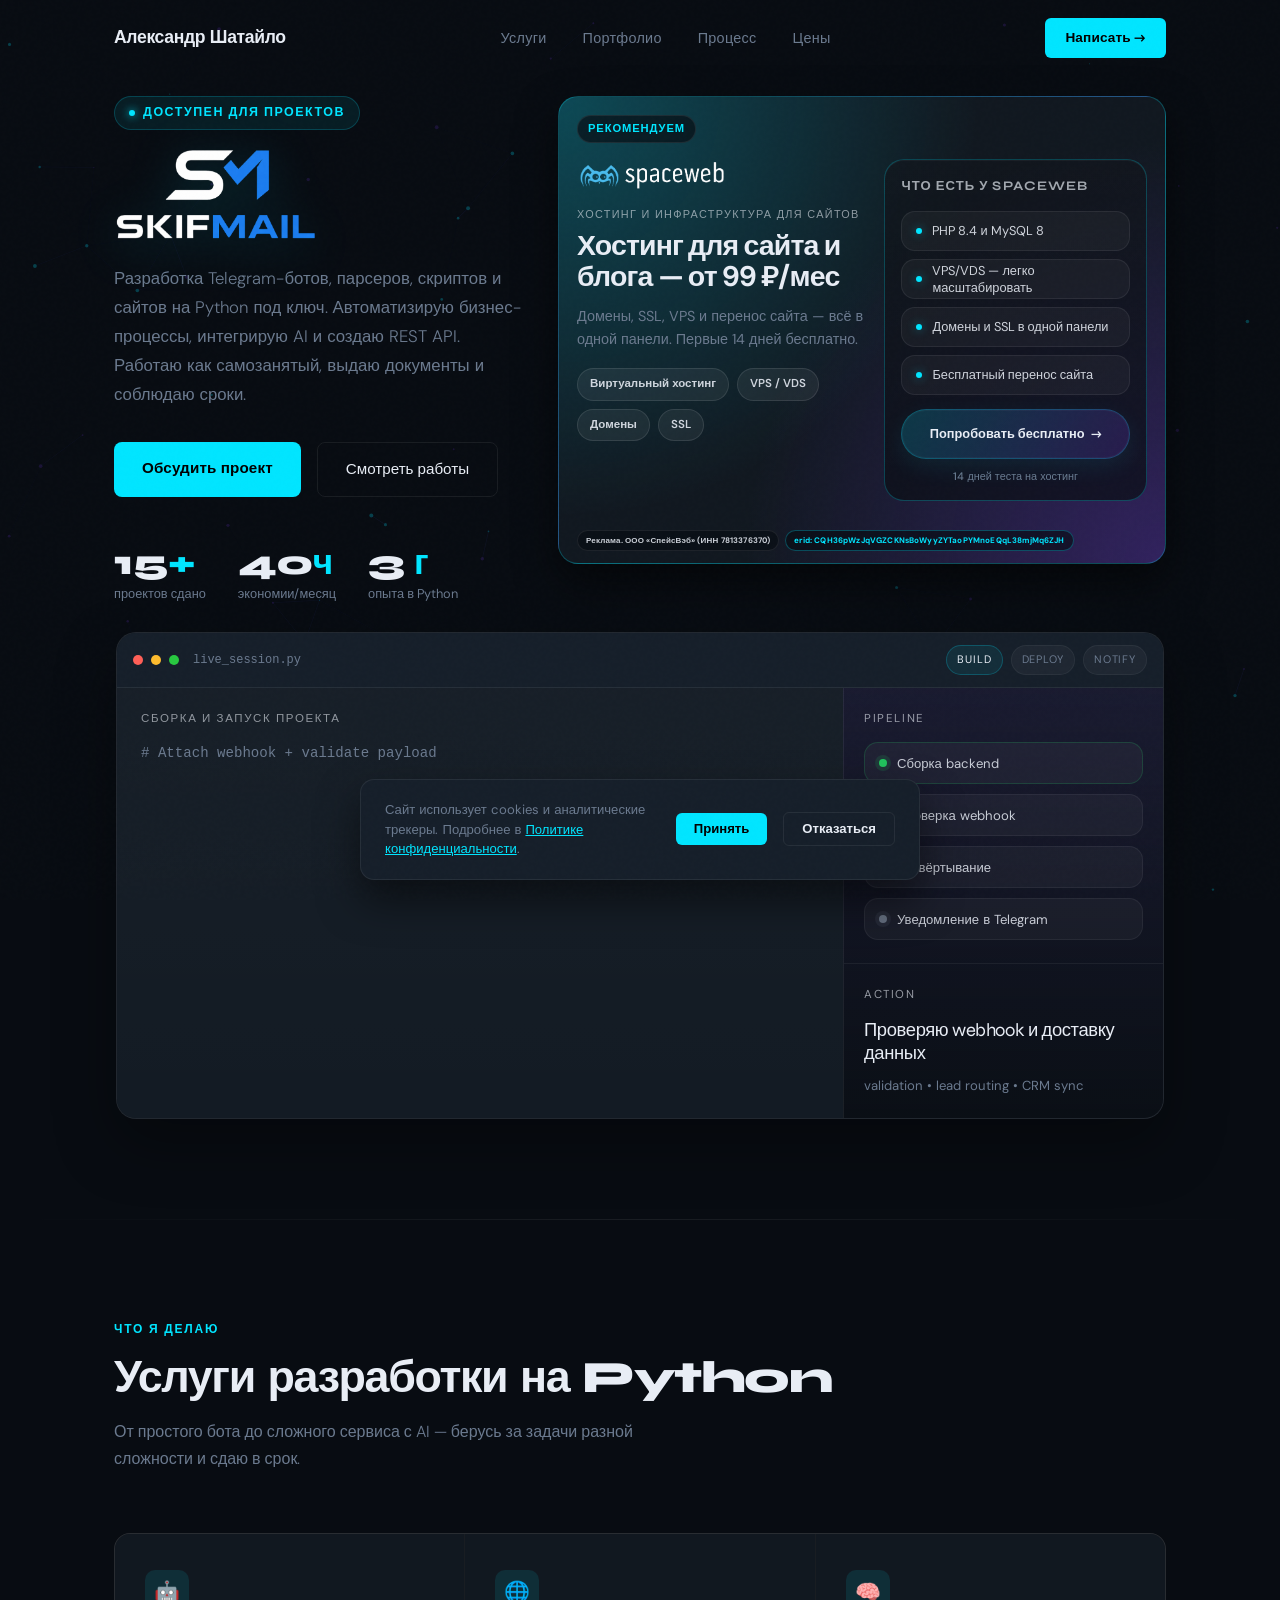
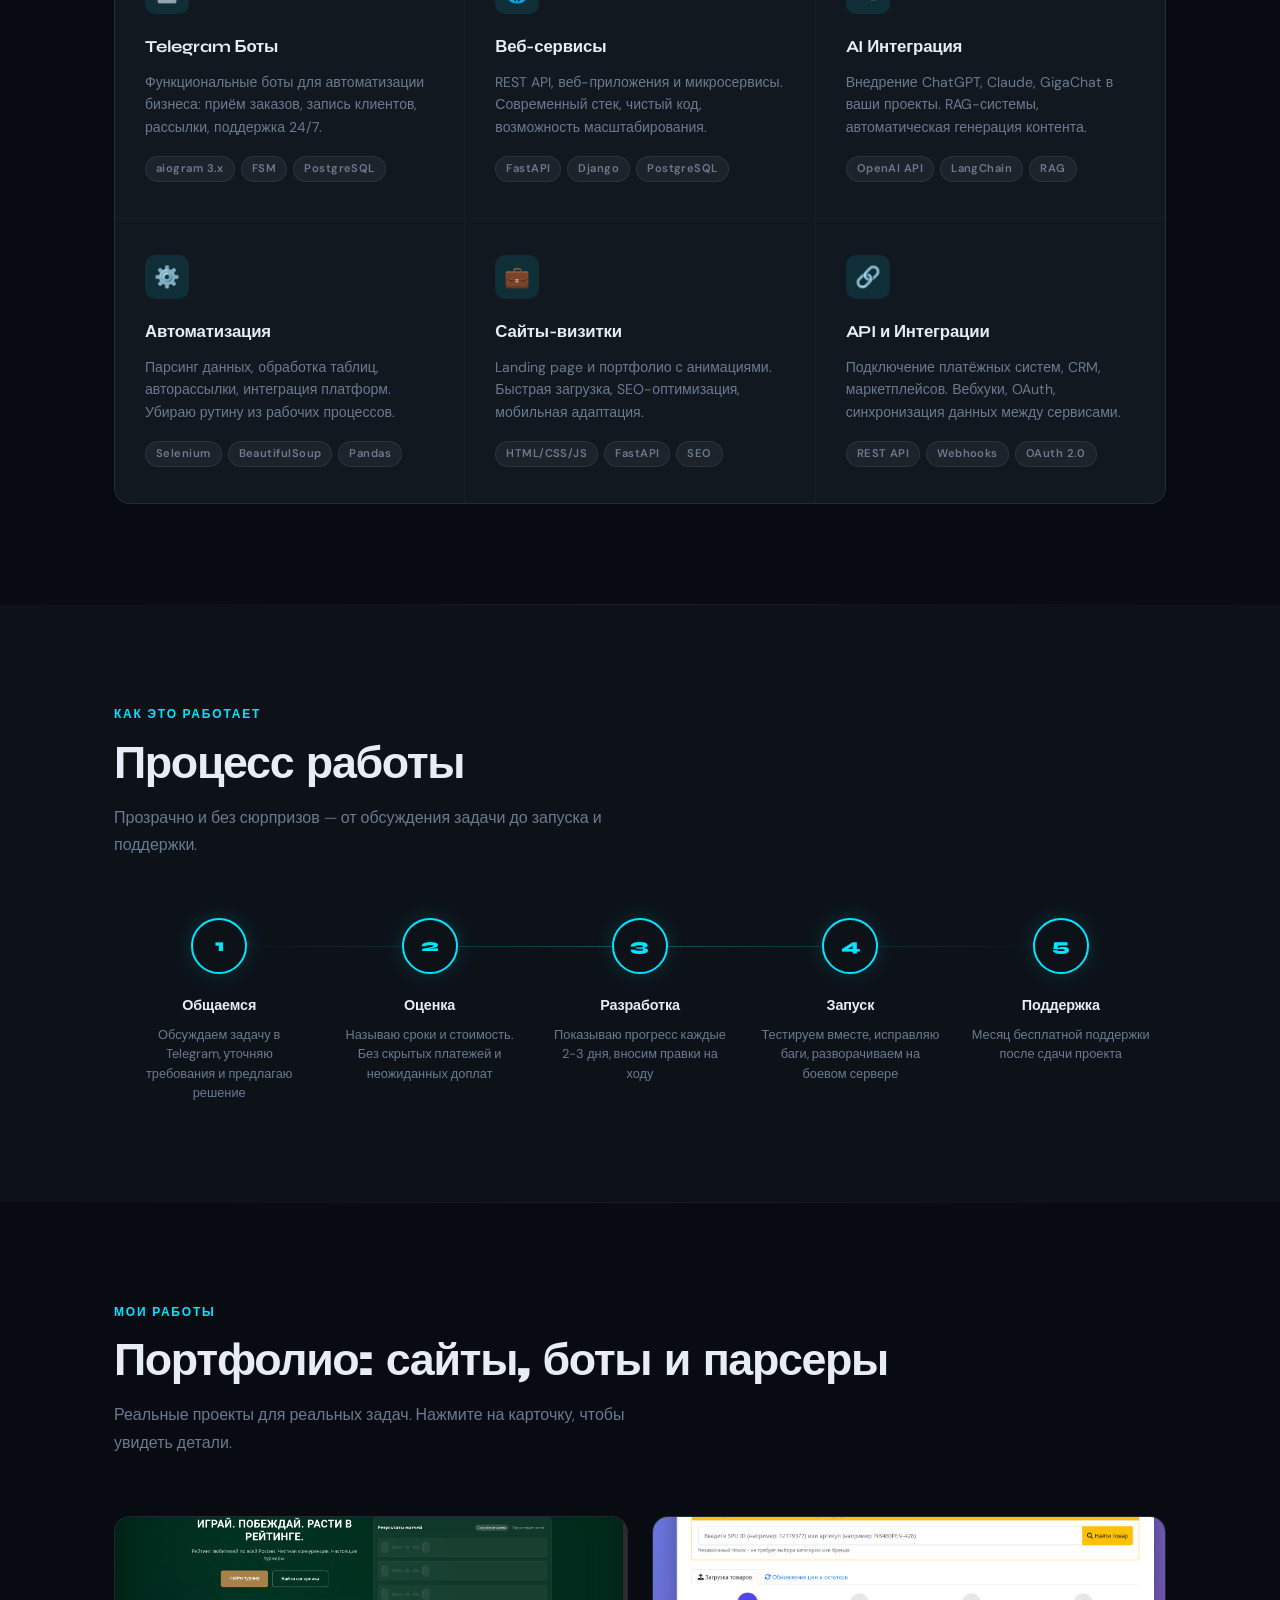
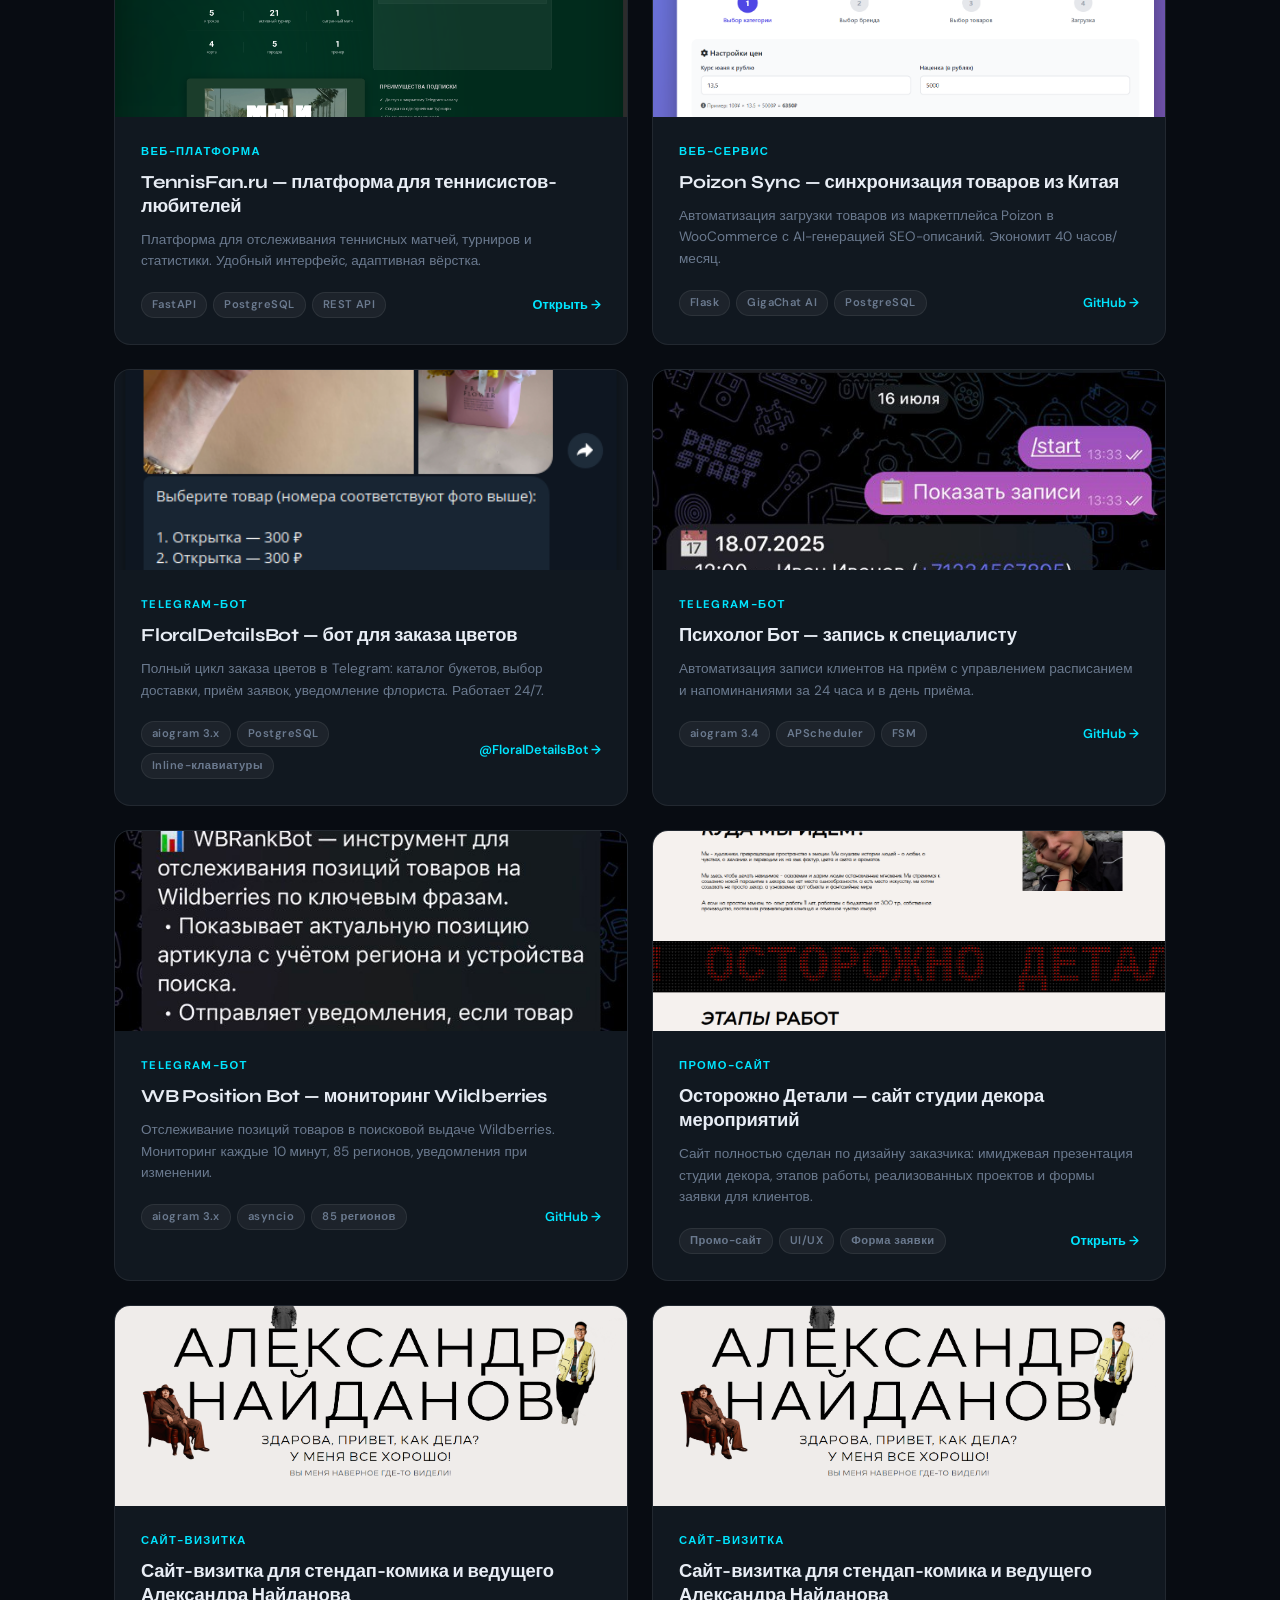
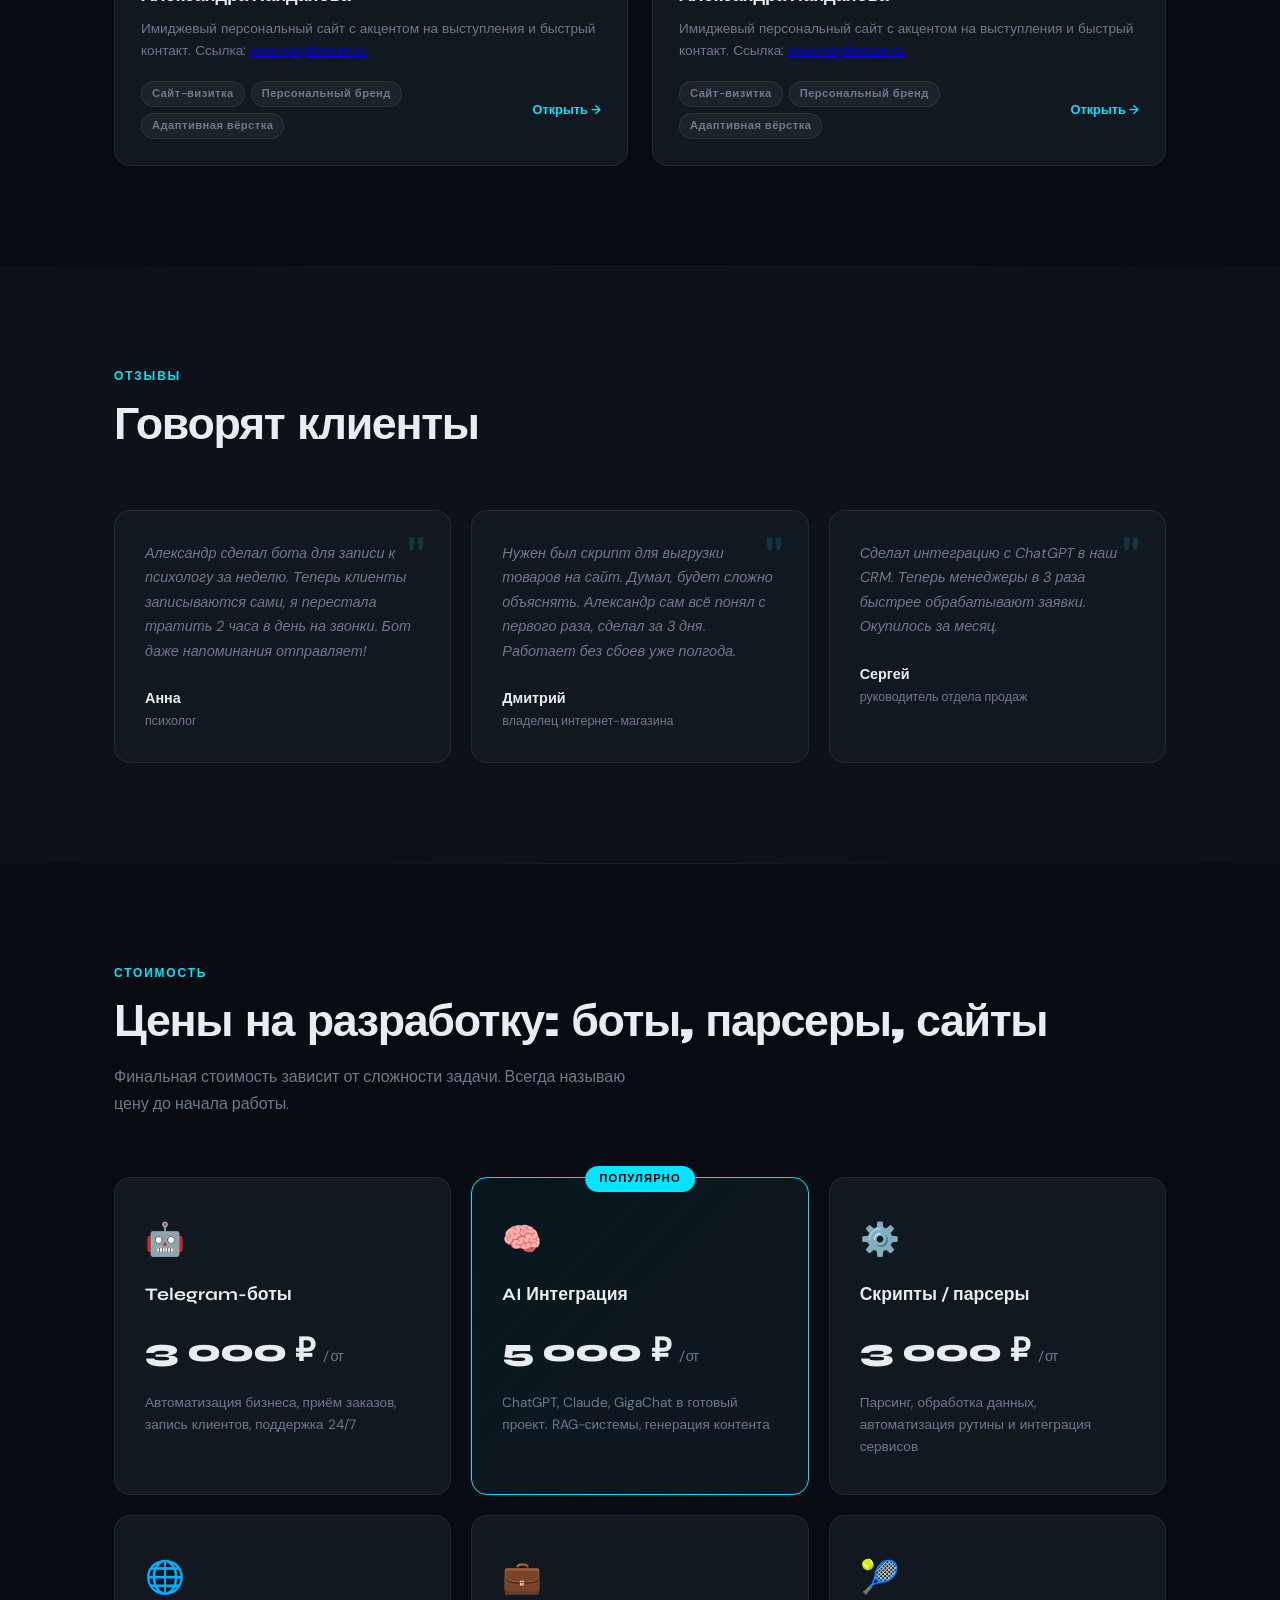
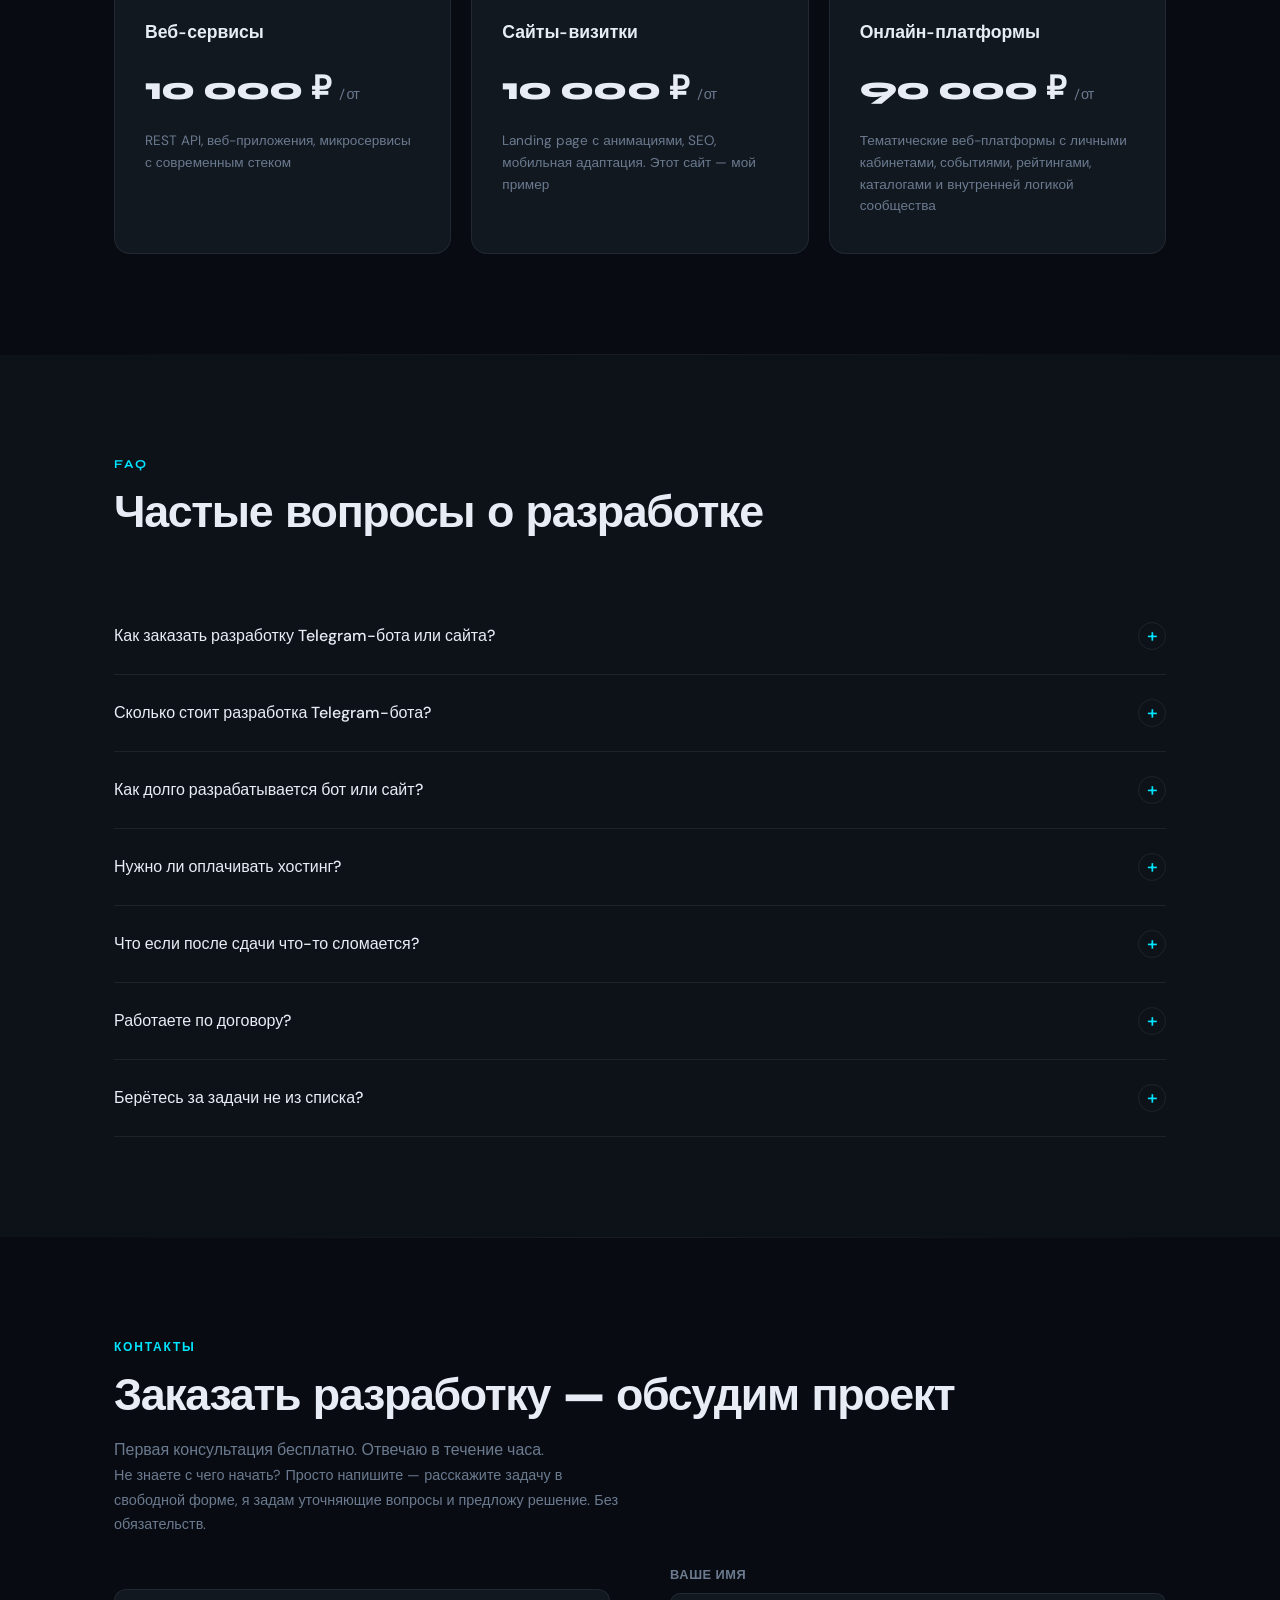
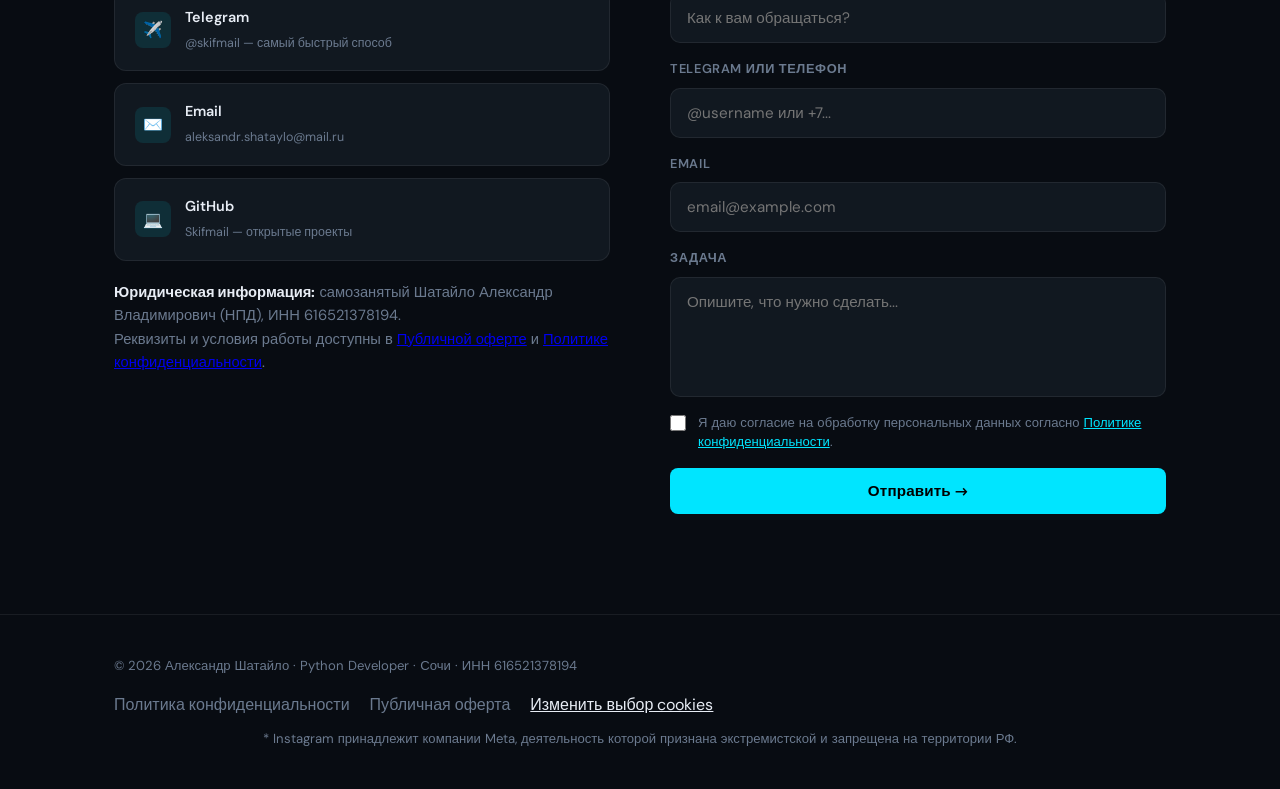
==== templates/index.html @ c943feee "Добавлен проект naydansan.ru" ====
<!DOCTYPE html>
<html lang="ru" prefix="og: https://ogp.me/ns#">
<head>
    <meta charset="UTF-8">
    <meta name="viewport" content="width=device-width, initial-scale=1.0">
    <link rel="canonical" href="https://aleks-shataylo.ru/">
    <title>Разработка сайтов и Telegram-ботов на Python — Александр Шатайло (SKIFMAIL)</title>
    <meta name="description" content="Разработка сайтов, Telegram-ботов, парсеров и скриптов на Python. FastAPI, aiogram 3, AI-интеграция. Работаю как самозанятый, цены от 3 000 ₽, первая консультация бесплатно.">
    <meta name="author" content="Александр Шатайло | SKIFMAIL">
    <meta name="robots" content="index, follow, max-snippet:-1, max-image-preview:large, max-video-preview:-1">
    <meta name="googlebot" content="index, follow">
    <meta name="yandex" content="index, follow">
    <meta name="geo.region" content="RU-KDA">
    <meta name="geo.placename" content="Сочи, Россия">

    <link rel="preconnect" href="https://fonts.googleapis.com">
    <link rel="preconnect" href="https://fonts.gstatic.com" crossorigin>
    <link href="https://fonts.googleapis.com/css2?family=Syne:wght@400;600;700;800&family=DM+Sans:ital,opsz,wght@0,9..40,300;0,9..40,400;0,9..40,500;1,9..40,300&display=swap" rel="stylesheet">

    <!-- Open Graph / Facebook -->
    <meta property="og:type" content="website">
    <meta property="og:locale" content="ru_RU">
    <meta property="og:site_name" content="SKIFMAIL">
    <meta property="og:url" content="https://aleks-shataylo.ru/">
    <meta property="og:title" content="Разработка сайтов, Telegram-ботов и парсеров на Python — SKIFMAIL">
    <meta property="og:description" content="Разработка Telegram-ботов, парсеров, скриптов и сайтов на Python. FastAPI, aiogram 3, AI-интеграция, автоматизация бизнес-процессов.">
    <meta property="og:image" content="https://aleks-shataylo.ru/static/images/skifmail_logo.png">
    <meta property="og:image:width" content="360">
    <meta property="og:image:height" content="120">
    <meta property="og:image:alt" content="Логотип SKIFMAIL">

    <!-- Twitter -->
    <meta name="twitter:card" content="summary_large_image">
    <meta name="twitter:url" content="https://aleks-shataylo.ru/">
    <meta name="twitter:title" content="Разработка сайтов, Telegram-ботов и парсеров — SKIFMAIL">
    <meta name="twitter:description" content="Разработка на Python: Telegram-боты, сайты, парсеры, скрипты, REST API и AI-интеграция. Работаю по договору, цены от 3 000 ₽.">
    <meta name="twitter:image" content="https://aleks-shataylo.ru/static/images/skifmail_logo.png">
    <meta name="twitter:image:alt" content="Логотип SKIFMAIL">
    <meta name="twitter:creator" content="@skifmail">

    <!-- Schema.org Structured Data -->
    <script type="application/ld+json">
    {
      "@context": "https://schema.org",
      "@type": "Person",
      "name": "Александр Шатайло",
      "alternateName": "SKIFMAIL",
      "url": "https://aleks-shataylo.ru/",
      "image": {
        "@type": "ImageObject",
        "url": "https://aleks-shataylo.ru/static/images/skifmail_logo.png",
        "width": 360,
        "height": 120
      },
      "jobTitle": "Разработчик программного обеспечения, фрилансер",
      "worksFor": { "@type": "Organization", "name": "Freelance" },
      "sameAs": [ "https://t.me/skifmail", "https://github.com/Skifmail" ],
      "description": "Разработчик программного обеспечения. Специализируюсь на создании Telegram-ботов, парсеров, скриптов автоматизации, REST API и AI-интеграции для бизнеса.",
      "knowsAbout": [
        "Разработка Telegram-ботов на Python",
        "Разработка парсеров и скриптов на Python",
        "FastAPI",
        "Django",
        "aiogram 3",
        "Автоматизация бизнес-процессов",
        "AI-интеграция",
        "REST API"
      ],
      "address": {
        "@type": "PostalAddress",
        "addressLocality": "Сочи",
        "addressRegion": "Краснодарский край",
        "addressCountry": "RU"
      },
      "contactPoint": {
        "@type": "ContactPoint",
        "contactType": "customer service",
        "url": "https://t.me/skifmail",
        "availableLanguage": "Russian"
      }
    }
    </script>
    <script type="application/ld+json">
    {
      "@context": "https://schema.org",
      "@type": "ProfessionalService",
      "name": "SKIFMAIL",
      "url": "https://aleks-shataylo.ru/",
      "image": "https://aleks-shataylo.ru/static/images/skifmail_logo.png",
      "description": "Разработка сайтов, Telegram-ботов, парсеров и скриптов на Python. Автоматизация бизнес-процессов, AI-интеграция, REST API.",
      "areaServed": {
        "@type": "Country",
        "name": "Россия"
      },
      "priceRange": "₽₽",
      "currenciesAccepted": "RUB",
      "address": {
        "@type": "PostalAddress",
        "addressLocality": "Сочи",
        "addressRegion": "Краснодарский край",
        "addressCountry": "RU"
      },
      "contactPoint": {
        "@type": "ContactPoint",
        "contactType": "sales",
        "url": "https://t.me/skifmail",
        "availableLanguage": "Russian"
      },
      "provider": {
        "@type": "Person",
        "name": "Александр Шатайло"
      },
      "serviceType": [
        "Разработка Telegram-ботов",
        "Разработка парсеров и скриптов",
        "Разработка сайтов и лендингов",
        "Разработка веб-сервисов",
        "AI-интеграция",
        "Автоматизация бизнес-процессов"
      ],
      "hasOfferCatalog": {
        "@type": "OfferCatalog",
        "name": "Услуги разработки",
        "itemListElement": [
          {
            "@type": "Offer",
            "priceCurrency": "RUB",
            "priceSpecification": {
              "@type": "PriceSpecification",
              "minPrice": "3000",
              "priceCurrency": "RUB"
            },
            "itemOffered": {
              "@type": "Service",
              "name": "Разработка Telegram-ботов на Python"
            }
          },
          {
            "@type": "Offer",
            "priceCurrency": "RUB",
            "priceSpecification": {
              "@type": "PriceSpecification",
              "minPrice": "3000",
              "priceCurrency": "RUB"
            },
            "itemOffered": {
              "@type": "Service",
              "name": "Разработка парсеров и скриптов на Python"
            }
          },
          {
            "@type": "Offer",
            "priceCurrency": "RUB",
            "priceSpecification": {
              "@type": "PriceSpecification",
              "minPrice": "5000",
              "priceCurrency": "RUB"
            },
            "itemOffered": {
              "@type": "Service",
              "name": "AI-интеграция и автоматизация"
            }
          },
          {
            "@type": "Offer",
            "priceCurrency": "RUB",
            "priceSpecification": {
              "@type": "PriceSpecification",
              "minPrice": "10000",
              "priceCurrency": "RUB"
            },
            "itemOffered": {
              "@type": "Service",
              "name": "Разработка сайтов и веб-сервисов"
            }
          }
        ]
      }
    }
    </script>
    <script type="application/ld+json">
    {
      "@context": "https://schema.org",
      "@type": "WebSite",
      "name": "SKIFMAIL",
      "url": "https://aleks-shataylo.ru/",
      "description": "Разработка сайтов, Telegram-ботов, парсеров и скриптов на Python. Фрилансер Александр Шатайло.",
      "inLanguage": "ru-RU",
      "author": {
        "@type": "Person",
        "name": "Александр Шатайло"
      }
    }
    </script>
    <script type="application/ld+json">
    {
      "@context": "https://schema.org",
      "@type": "FAQPage",
      "mainEntity": [
        {
          "@type": "Question",
          "name": "Как заказать разработку Telegram-бота или сайта?",
          "acceptedAnswer": {
            "@type": "Answer",
            "text": "Напишите в Telegram @skifmail или заполните форму на сайте. Расскажите задачу в свободной форме — задам уточняющие вопросы и предложу решение. Первая консультация бесплатно, отвечаю в течение часа."
          }
        },
        {
          "@type": "Question",
          "name": "Сколько стоит разработка Telegram-бота?",
          "acceptedAnswer": {
            "@type": "Answer",
            "text": "Цена зависит от сложности: простой бот (FAQ, запись клиентов, рассылка) — от 3 000 ₽; бот со сложной логикой, базой данных и интеграциями — от 10 000 ₽; бот с AI (ChatGPT, GigaChat) — от 8 000 ₽. Точную стоимость называю после обсуждения ТЗ."
          }
        },
        {
          "@type": "Question",
          "name": "Как долго разрабатывается бот или сайт?",
          "acceptedAnswer": {
            "@type": "Answer",
            "text": "Простой бот — 2-3 дня. Сложный с базой данных и AI — около недели. Сайт или веб-сервис — от 3 до 5 дней в зависимости от сложности."
          }
        },
        {
          "@type": "Question",
          "name": "Нужно ли оплачивать хостинг?",
          "acceptedAnswer": {
            "@type": "Answer",
            "text": "Да, зависит от мощности сервера — обычно 500–1000 ₽/месяц. Помогу с выбором и настройкой."
          }
        },
        {
          "@type": "Question",
          "name": "Что если после сдачи что-то сломается?",
          "acceptedAnswer": {
            "@type": "Answer",
            "text": "Первый месяц поддержка бесплатно. Дальше можем договориться на абонентское обслуживание."
          }
        },
        {
          "@type": "Question",
          "name": "Работаете по договору?",
          "acceptedAnswer": {
            "@type": "Answer",
            "text": "Да, работаю как самозанятый. Выдаю чеки через «Мой налог». Могу заключить простой договор для вашей бухгалтерии."
          }
        },
        {
          "@type": "Question",
          "name": "Берётесь за задачи не из списка?",
          "acceptedAnswer": {
            "@type": "Answer",
            "text": "Если задача не моя — честно скажу об этом и порекомендую специалиста. Напишите в Telegram, обсудим."
          }
        }
      ]
    }
    </script>

    <link rel="icon" type="image/png" href="/static/favicon.png">
    <link rel="preload" href="/static/css/style.css" as="style">
    <link rel="preload" href="/static/images/skifmail_logo.png" as="image" type="image/png">
    <link rel="stylesheet" href="/static/css/style.css">
</head>
<body>

<canvas id="bg-canvas"></canvas>

<nav class="navbar" id="navbar">
    <div class="container">
        <a href="#home" class="nav-logo">Александр<span> </span>Шатайло</a>
        <ul class="nav-links">
            <li><a href="#services">Услуги</a></li>
            <li><a href="#portfolio">Портфолио</a></li>
            <li><a href="#process">Процесс</a></li>
            <li><a href="#pricing">Цены</a></li>
        </ul>
        <a href="#contact" class="nav-cta">Написать →</a>
    </div>
</nav>

<section id="home">
    <div class="container">
        <div class="hero-grid">
            <div class="hero-left">
                <div class="hero-tag">Доступен для проектов</div>
                <h1 class="hero-name hero-name-logo">
                    <span class="sr-only">Александр Шатайло — разработка сайтов, Telegram-ботов, парсеров и скриптов на Python</span>
                    <img src="/static/images/skifmail_logo.png" alt="SKIFMAIL — разработка сайтов и Telegram-ботов на Python" class="hero-logo-img" width="360" height="120" decoding="async">
                </h1>
                <p class="hero-subtitle">
                    Разработка Telegram-ботов, парсеров, скриптов и сайтов на Python под ключ. Автоматизирую бизнес-процессы, интегрирую AI и создаю REST API. Работаю как самозанятый, выдаю документы и соблюдаю сроки.
                </p>
                <div class="hero-btns">
                    <a href="#contact" class="btn-primary">Обсудить проект</a>
                    <a href="#portfolio" class="btn-secondary">Смотреть работы</a>
                </div>
                <div class="hero-stats">
                    <div class="stat">
                        <div class="stat-num">15<span>+</span></div>
                        <div class="stat-label">проектов сдано</div>
                    </div>
                    <div class="stat">
                        <div class="stat-num">40<span>ч</span></div>
                        <div class="stat-label">экономии/месяц</div>
                    </div>
                    <div class="stat">
                        <div class="stat-num">3<span> г</span></div>
                        <div class="stat-label">опыта в Python</div>
                    </div>
                </div>
            </div>
            <div class="hero-right">
                <a href="https://sweb.ru/?utm_term=diruwaag" target="_blank" rel="sponsored nofollow noopener" class="spaceweb-widget">
                    <div class="spaceweb-topline">
                        <div class="spaceweb-pill">Рекомендуем</div>
                    </div>
                    <div class="spaceweb-main">
                        <div class="spaceweb-copy">
                            <div class="spaceweb-brandline">
                                <div class="spaceweb-logo">
                                    <img src="/static/images/logo_spaceweb.png" alt="SpaceWeb" class="spaceweb-logo-img" loading="lazy" />
                                </div>
                            </div>
                            <div class="spaceweb-kicker">Хостинг и инфраструктура для сайтов</div>
                            <div class="spaceweb-title">Хостинг для сайта и блога — от 99 ₽/мес</div>
                            <div class="spaceweb-subtitle">Домены, SSL, VPS и перенос сайта — всё в одной панели. Первые 14 дней бесплатно.</div>
                            <div class="spaceweb-services">
                                <span class="spaceweb-service">Виртуальный хостинг</span>
                                <span class="spaceweb-service">VPS / VDS</span>
                                <span class="spaceweb-service">Домены</span>
                                <span class="spaceweb-service">SSL</span>
                            </div>
                        </div>
                        <div class="spaceweb-side">
                            <div class="spaceweb-side-title">Что есть у SpaceWeb</div>
                            <div class="spaceweb-highlights">
                                <span class="spaceweb-highlight">PHP 8.4 и MySQL 8</span>
                                <span class="spaceweb-highlight">VPS/VDS — легко масштабировать</span>
                                <span class="spaceweb-highlight">Домены и SSL в одной панели</span>
                                <span class="spaceweb-highlight">Бесплатный перенос сайта</span>
                            </div>
                            <div class="spaceweb-cta">
                                <span class="spaceweb-cta-action">
                                    <span>Попробовать бесплатно</span>
                                    <span class="spaceweb-arrow">→</span>
                                </span>
                                <small class="spaceweb-cta-note">14 дней теста на хостинг</small>
                            </div>
                        </div>
                    </div>
                    <div class="spaceweb-marking">
                        <span class="spaceweb-ad-label">Реклама. ООО «СпейсВэб» (ИНН 7813376370)</span>
                        <span class="spaceweb-token">erid: CQH36pWzJqVGZCKNsBoWyyZYTaoPYMnoEQqL38mjMq6ZJH</span>
                    </div>
                </a>
            </div>
            <div class="hero-card hero-terminal">
                <div class="card-header">
                    <div class="dot dot-r"></div>
                    <div class="dot dot-y"></div>
                    <div class="dot dot-g"></div>
                    <span class="card-title">live_session.py</span>
                    <div class="hero-terminal-tabs">
                        <span class="hero-terminal-tab active">build</span>
                        <span class="hero-terminal-tab">deploy</span>
                        <span class="hero-terminal-tab">notify</span>
                    </div>
                </div>
                <div class="hero-terminal-body">
                    <div class="hero-terminal-console">
                        <div class="hero-terminal-label">Сборка и запуск проекта</div>
                        <pre class="code-block hero-terminal-code" id="heroTerminalCode" aria-live="polite"></pre>
                    </div>
                    <div class="hero-terminal-status">
                        <div class="hero-terminal-panel">
                            <div class="hero-terminal-panel-title">Pipeline</div>
                            <div class="hero-terminal-steps" id="heroTerminalSteps">
                                <div class="hero-terminal-step is-pending">Сборка backend</div>
                                <div class="hero-terminal-step is-pending">Проверка webhook</div>
                                <div class="hero-terminal-step is-pending">Развёртывание</div>
                                <div class="hero-terminal-step is-pending">Уведомление в Telegram</div>
                            </div>
                        </div>
                        <div class="hero-terminal-panel hero-terminal-result">
                            <div class="hero-terminal-panel-title">Action</div>
                            <div class="hero-terminal-result-line" id="heroTerminalResult">Ожидание запуска...</div>
                            <div class="hero-terminal-result-meta" id="heroTerminalMeta">FastAPI • Webhooks • Automations</div>
                        </div>
                    </div>
                </div>
            </div>
        </div>
    </div>
</section>

<div class="section-sep"></div>

<section id="services">
    <div class="container">
        <div class="section-label">Что я делаю</div>
        <h2 class="section-title">Услуги разработки на Python</h2>
        <p class="section-desc">От простого бота до сложного сервиса с AI — берусь за задачи разной сложности и сдаю в срок.</p>

        <div class="services-grid">
            <div class="service-card reveal">
                <div class="service-icon">🤖</div>
                <h3>Telegram Боты</h3>
                <p>Функциональные боты для автоматизации бизнеса: приём заказов, запись клиентов, рассылки, поддержка 24/7.</p>
                <div class="service-tags">
                    <span class="tag">aiogram 3.x</span>
                    <span class="tag">FSM</span>
                    <span class="tag">PostgreSQL</span>
                </div>
            </div>
            <div class="service-card reveal">
                <div class="service-icon">🌐</div>
                <h3>Веб-сервисы</h3>
                <p>REST API, веб-приложения и микросервисы. Современный стек, чистый код, возможность масштабирования.</p>
                <div class="service-tags">
                    <span class="tag">FastAPI</span>
                    <span class="tag">Django</span>
                    <span class="tag">PostgreSQL</span>
                </div>
            </div>
            <div class="service-card reveal">
                <div class="service-icon">🧠</div>
                <h3>AI Интеграция</h3>
                <p>Внедрение ChatGPT, Claude, GigaChat в ваши проекты. RAG-системы, автоматическая генерация контента.</p>
                <div class="service-tags">
                    <span class="tag">OpenAI API</span>
                    <span class="tag">LangChain</span>
                    <span class="tag">RAG</span>
                </div>
            </div>
            <div class="service-card reveal">
                <div class="service-icon">⚙️</div>
                <h3>Автоматизация</h3>
                <p>Парсинг данных, обработка таблиц, авторассылки, интеграция платформ. Убираю рутину из рабочих процессов.</p>
                <div class="service-tags">
                    <span class="tag">Selenium</span>
                    <span class="tag">BeautifulSoup</span>
                    <span class="tag">Pandas</span>
                </div>
            </div>
            <div class="service-card reveal">
                <div class="service-icon">💼</div>
                <h3>Сайты-визитки</h3>
                <p>Landing page и портфолио с анимациями. Быстрая загрузка, SEO-оптимизация, мобильная адаптация.</p>
                <div class="service-tags">
                    <span class="tag">HTML/CSS/JS</span>
                    <span class="tag">FastAPI</span>
                    <span class="tag">SEO</span>
                </div>
            </div>
            <div class="service-card reveal">
                <div class="service-icon">🔗</div>
                <h3>API и Интеграции</h3>
                <p>Подключение платёжных систем, CRM, маркетплейсов. Вебхуки, OAuth, синхронизация данных между сервисами.</p>
                <div class="service-tags">
                    <span class="tag">REST API</span>
                    <span class="tag">Webhooks</span>
                    <span class="tag">OAuth 2.0</span>
                </div>
            </div>
        </div>
    </div>
</section>

<div class="section-sep"></div>

<section id="process">
    <div class="container">
        <div class="section-label">Как это работает</div>
        <h2 class="section-title">Процесс работы</h2>
        <p class="section-desc">Прозрачно и без сюрпризов — от обсуждения задачи до запуска и поддержки.</p>

        <div class="process-steps">
            <div class="process-step reveal">
                <div class="step-num">1</div>
                <h4>Общаемся</h4>
                <p>Обсуждаем задачу в Telegram, уточняю требования и предлагаю решение</p>
            </div>
            <div class="process-step reveal">
                <div class="step-num">2</div>
                <h4>Оценка</h4>
                <p>Называю сроки и стоимость. Без скрытых платежей и неожиданных доплат</p>
            </div>
            <div class="process-step reveal">
                <div class="step-num">3</div>
                <h4>Разработка</h4>
                <p>Показываю прогресс каждые 2-3 дня, вносим правки на ходу</p>
            </div>
            <div class="process-step reveal">
                <div class="step-num">4</div>
                <h4>Запуск</h4>
                <p>Тестируем вместе, исправляю баги, разворачиваем на боевом сервере</p>
            </div>
            <div class="process-step reveal">
                <div class="step-num">5</div>
                <h4>Поддержка</h4>
                <p>Месяц бесплатной поддержки после сдачи проекта</p>
            </div>
        </div>
    </div>
</section>

<div class="section-sep"></div>

<section id="portfolio">
    <div class="container">
        <div class="section-label">Мои работы</div>
        <h2 class="section-title">Портфолио: сайты, боты и парсеры</h2>
        <p class="section-desc">Реальные проекты для реальных задач. Нажмите на карточку, чтобы увидеть детали.</p>

        <div class="portfolio-grid">
            <div class="portfolio-item reveal" data-project="tennisfan">
                <div class="portfolio-thumb">
                    <img src="/static/images/tennisfan_1.png" alt="TennisFan.ru" loading="lazy">
                </div>
                <div class="portfolio-body">
                    <div class="portfolio-type">Веб-платформа</div>
                    <h3>TennisFan.ru — платформа для теннисистов-любителей</h3>
                    <p>Платформа для отслеживания теннисных матчей, турниров и статистики. Удобный интерфейс, адаптивная вёрстка.</p>
                    <div class="portfolio-footer">
                        <div class="portfolio-tags">
                            <span class="tag">FastAPI</span>
                            <span class="tag">PostgreSQL</span>
                            <span class="tag">REST API</span>
                        </div>
                        <a href="https://www.tennisfan.ru" target="_blank" rel="noopener" class="portfolio-link" onclick="event.stopPropagation()">Открыть →</a>
                    </div>
                </div>
            </div>

            <div class="portfolio-item reveal" data-project="poizon">
                <div class="portfolio-thumb">
                    <img src="/static/images/веб-сервис 1.png" alt="Poizon Sync" loading="lazy">
                </div>
                <div class="portfolio-body">
                    <div class="portfolio-type">Веб-сервис</div>
                    <h3>Poizon Sync — синхронизация товаров из Китая</h3>
                    <p>Автоматизация загрузки товаров из маркетплейса Poizon в WooCommerce с AI-генерацией SEO-описаний. Экономит 40 часов/месяц.</p>
                    <div class="portfolio-footer">
                        <div class="portfolio-tags">
                            <span class="tag">Flask</span>
                            <span class="tag">GigaChat AI</span>
                            <span class="tag">PostgreSQL</span>
                        </div>
                        <a href="https://github.com/Skifmail/SEO-Poizon-Wordpress" target="_blank" rel="noopener" class="portfolio-link" onclick="event.stopPropagation()">GitHub →</a>
                    </div>
                </div>
            </div>

            <div class="portfolio-item reveal" data-project="floral-bot">
                <div class="portfolio-thumb">
                    <img src="/static/images/bot_1.png" alt="FloralDetailsBot" loading="lazy">
                </div>
                <div class="portfolio-body">
                    <div class="portfolio-type">Telegram-бот</div>
                    <h3>FloralDetailsBot — бот для заказа цветов</h3>
                    <p>Полный цикл заказа цветов в Telegram: каталог букетов, выбор доставки, приём заявок, уведомление флориста. Работает 24/7.</p>
                    <div class="portfolio-footer">
                        <div class="portfolio-tags">
                            <span class="tag">aiogram 3.x</span>
                            <span class="tag">PostgreSQL</span>
                            <span class="tag">Inline-клавиатуры</span>
                        </div>
                        <a href="https://t.me/FloralDetailsBot" target="_blank" rel="noopener" class="portfolio-link" onclick="event.stopPropagation()">@FloralDetailsBot →</a>
                    </div>
                </div>
            </div>

            <div class="portfolio-item reveal" data-project="psychologist">
                <div class="portfolio-thumb">
                    <img src="/static/images/psychologist_bot_1.jpg" alt="Психолог Бот" loading="lazy">
                </div>
                <div class="portfolio-body">
                    <div class="portfolio-type">Telegram-бот</div>
                    <h3>Психолог Бот — запись к специалисту</h3>
                    <p>Автоматизация записи клиентов на приём с управлением расписанием и напоминаниями за 24 часа и в день приёма.</p>
                    <div class="portfolio-footer">
                        <div class="portfolio-tags">
                            <span class="tag">aiogram 3.4</span>
                            <span class="tag">APScheduler</span>
                            <span class="tag">FSM</span>
                        </div>
                        <a href="https://github.com/Skifmail/PsychologistShatayloBot" target="_blank" rel="noopener" class="portfolio-link" onclick="event.stopPropagation()">GitHub →</a>
                    </div>
                </div>
            </div>

            <div class="portfolio-item reveal" data-project="wb-position">
                <div class="portfolio-thumb">
                    <img src="/static/images/wb_rank_bot_1.jpg" alt="WB Position Bot" loading="lazy">
                </div>
                <div class="portfolio-body">
                    <div class="portfolio-type">Telegram-бот</div>
                    <h3>WB Position Bot — мониторинг Wildberries</h3>
                    <p>Отслеживание позиций товаров в поисковой выдаче Wildberries. Мониторинг каждые 10 минут, 85 регионов, уведомления при изменении.</p>
                    <div class="portfolio-footer">
                        <div class="portfolio-tags">
                            <span class="tag">aiogram 3.x</span>
                            <span class="tag">asyncio</span>
                            <span class="tag">85 регионов</span>
                        </div>
                        <a href="https://github.com/Skifmail/WbPositionBot" target="_blank" rel="noopener" class="portfolio-link" onclick="event.stopPropagation()">GitHub →</a>
                    </div>
                </div>
            </div>

            <div class="portfolio-item reveal" data-project="ostorozhno-detali">
                <div class="portfolio-thumb">
                    <img src="/static/images/ostorozhno_1.png" alt="Осторожно Детали" loading="lazy">
                </div>
                <div class="portfolio-body">
                    <div class="portfolio-type">Промо-сайт</div>
                    <h3>Осторожно Детали — сайт студии декора мероприятий</h3>
                    <p>Сайт полностью сделан по дизайну заказчика: имиджевая презентация студии декора, этапов работы, реализованных проектов и формы заявки для клиентов.</p>
                    <div class="portfolio-footer">
                        <div class="portfolio-tags">
                            <span class="tag">Промо-сайт</span>
                            <span class="tag">UI/UX</span>
                            <span class="tag">Форма заявки</span>
                        </div>
                        <a href="https://www.ostorozhno-detali.ru" target="_blank" rel="noopener" class="portfolio-link" onclick="event.stopPropagation()">Открыть →</a>
                    </div>
                </div>
            </div>

            <div class="portfolio-item reveal" data-project="naydansan">
                <div class="portfolio-thumb">
                    <img src="/static/images/naydansan_1.png" alt="Александр Найданов" loading="lazy">
                </div>
                <div class="portfolio-body">
                    <div class="portfolio-type">Сайт-визитка</div>
                    <h3>Сайт-визитка для стендап-комика и ведущего Александра Найданова</h3>
                    <p>Имиджевый персональный сайт с акцентом на выступления и быстрый контакт. Ссылка: <a href="https://www.naydansan.ru" target="_blank" rel="noopener" onclick="event.stopPropagation()">www.naydansan.ru</a></p>
                    <div class="portfolio-footer">
                        <div class="portfolio-tags">
                            <span class="tag">Сайт-визитка</span>
                            <span class="tag">Персональный бренд</span>
                            <span class="tag">Адаптивная вёрстка</span>
                        </div>
                        <a href="https://www.naydansan.ru" target="_blank" rel="noopener" class="portfolio-link" onclick="event.stopPropagation()">Открыть →</a>
                    </div>
                </div>
            </div>
            <div class="portfolio-item reveal" data-project="naydansan">
                <div class="portfolio-thumb">
                    <img src="/static/images/naydansan_1.png" alt="Александр Найданов" loading="lazy">
                </div>
                <div class="portfolio-body">
                    <div class="portfolio-type">Сайт-визитка</div>
                    <h3>Сайт-визитка для стендап-комика и ведущего Александра Найданова</h3>
                    <p>Имиджевый персональный сайт с акцентом на выступления и быстрый контакт. Ссылка: <a href="https://www.naydansan.ru" target="_blank" rel="noopener" onclick="event.stopPropagation()">www.naydansan.ru</a></p>
                    <div class="portfolio-footer">
                        <div class="portfolio-tags">
                            <span class="tag">Сайт-визитка</span>
                            <span class="tag">Персональный бренд</span>
                            <span class="tag">Адаптивная вёрстка</span>
                        </div>
                        <a href="https://www.naydansan.ru" target="_blank" rel="noopener" class="portfolio-link" onclick="event.stopPropagation()">Открыть →</a>
                    </div>
                </div>
            </div>
        </div>
    </div>
</section>

<div class="section-sep"></div>

<section id="testimonials">
    <div class="container">
        <div class="section-label">Отзывы</div>
        <h2 class="section-title">Говорят клиенты</h2>

        <div class="testimonials-grid">
            <div class="testimonial-card reveal">
                <p class="testimonial-text">Александр сделал бота для записи к психологу за неделю. Теперь клиенты записываются сами, я перестала тратить 2 часа в день на звонки. Бот даже напоминания отправляет!</p>
                <div class="testimonial-author">Анна</div>
                <div class="testimonial-role">психолог</div>
            </div>
            <div class="testimonial-card reveal">
                <p class="testimonial-text">Нужен был скрипт для выгрузки товаров на сайт. Думал, будет сложно объяснять. Александр сам всё понял с первого раза, сделал за 3 дня. Работает без сбоев уже полгода.</p>
                <div class="testimonial-author">Дмитрий</div>
                <div class="testimonial-role">владелец интернет-магазина</div>
            </div>
            <div class="testimonial-card reveal">
                <p class="testimonial-text">Сделал интеграцию с ChatGPT в наш CRM. Теперь менеджеры в 3 раза быстрее обрабатывают заявки. Окупилось за месяц.</p>
                <div class="testimonial-author">Сергей</div>
                <div class="testimonial-role">руководитель отдела продаж</div>
            </div>
        </div>
    </div>
</section>

<div class="section-sep"></div>

<section id="pricing">
    <div class="container">
        <div class="section-label">Стоимость</div>
        <h2 class="section-title">Цены на разработку: боты, парсеры, сайты</h2>
        <p class="section-desc">Финальная стоимость зависит от сложности задачи. Всегда называю цену до начала работы.</p>

        <div class="pricing-grid">
            <div class="pricing-card reveal">
                <div class="pricing-icon">🤖</div>
                <div class="pricing-title">Telegram-боты</div>
                <div class="pricing-price">3 000 ₽ <span>/ от</span></div>
                <p class="pricing-desc">Автоматизация бизнеса, приём заказов, запись клиентов, поддержка 24/7</p>
            </div>
            <div class="pricing-card featured reveal">
                <div class="pricing-badge">Популярно</div>
                <div class="pricing-icon">🧠</div>
                <div class="pricing-title">AI Интеграция</div>
                <div class="pricing-price">5 000 ₽ <span>/ от</span></div>
                <p class="pricing-desc">ChatGPT, Claude, GigaChat в готовый проект. RAG-системы, генерация контента</p>
            </div>
            <div class="pricing-card reveal">
                <div class="pricing-icon">⚙️</div>
                <div class="pricing-title">Скрипты / парсеры</div>
                <div class="pricing-price">3 000 ₽ <span>/ от</span></div>
                <p class="pricing-desc">Парсинг, обработка данных, автоматизация рутины и интеграция сервисов</p>
            </div>
            <div class="pricing-card reveal">
                <div class="pricing-icon">🌐</div>
                <div class="pricing-title">Веб-сервисы</div>
                <div class="pricing-price">10 000 ₽ <span>/ от</span></div>
                <p class="pricing-desc">REST API, веб-приложения, микросервисы с современным стеком</p>
            </div>
            <div class="pricing-card reveal">
                <div class="pricing-icon">💼</div>
                <div class="pricing-title">Сайты-визитки</div>
                <div class="pricing-price">10 000 ₽ <span>/ от</span></div>
                <p class="pricing-desc">Landing page с анимациями, SEO, мобильная адаптация. Этот сайт — мой пример</p>
            </div>
            <div class="pricing-card reveal">
                <div class="pricing-icon">🎾</div>
                <div class="pricing-title">Онлайн-платформы</div>
                <div class="pricing-price">90 000 ₽ <span>/ от</span></div>
                <p class="pricing-desc">Тематические веб-платформы с личными кабинетами, событиями, рейтингами, каталогами и внутренней логикой сообщества</p>
            </div>
        </div>
    </div>
</section>

<div class="section-sep"></div>

<section id="faq">
    <div class="container">
        <div class="section-label">FAQ</div>
        <h2 class="section-title">Частые вопросы о разработке</h2>

        <div class="faq-list">
            <div class="faq-item">
                <button type="button" class="faq-question">
                    Как заказать разработку Telegram-бота или сайта?
                    <div class="faq-icon">+</div>
                </button>
                <div class="faq-answer">Напишите в Telegram @skifmail или заполните форму на сайте. Расскажите задачу в свободной форме — задам уточняющие вопросы и предложу решение. Первая консультация бесплатно, отвечаю в течение часа.</div>
            </div>
            <div class="faq-item">
                <button type="button" class="faq-question">
                    Сколько стоит разработка Telegram-бота?
                    <div class="faq-icon">+</div>
                </button>
                <div class="faq-answer">Цена зависит от сложности: простой бот (FAQ, запись клиентов, рассылка) — от 3 000 ₽; бот со сложной логикой, базой данных и интеграциями — от 10 000 ₽; бот с AI (ChatGPT, GigaChat) — от 8 000 ₽. Точную стоимость называю после обсуждения ТЗ.</div>
            </div>
            <div class="faq-item">
                <button type="button" class="faq-question">
                    Как долго разрабатывается бот или сайт?
                    <div class="faq-icon">+</div>
                </button>
                <div class="faq-answer">Простой бот — 2-3 дня. Сложный с базой данных и AI — около недели. Сайт или веб-сервис — от 3 до 5 дней в зависимости от сложности.</div>
            </div>
            <div class="faq-item">
                <button type="button" class="faq-question">
                    Нужно ли оплачивать хостинг?
                    <div class="faq-icon">+</div>
                </button>
                <div class="faq-answer">Да, зависит от мощности сервера — обычно 500–1000 ₽/месяц. Помогу с выбором и настройкой.</div>
            </div>
            <div class="faq-item">
                <button type="button" class="faq-question">
                    Что если после сдачи что-то сломается?
                    <div class="faq-icon">+</div>
                </button>
                <div class="faq-answer">Первый месяц поддержка бесплатно. Дальше можем договориться на абонентское обслуживание.</div>
            </div>
            <div class="faq-item">
                <button type="button" class="faq-question">
                    Работаете по договору?
                    <div class="faq-icon">+</div>
                </button>
                <div class="faq-answer">Да, работаю как самозанятый. Выдаю чеки через «Мой налог». Могу заключить простой договор для вашей бухгалтерии.</div>
            </div>
            <div class="faq-item">
                <button type="button" class="faq-question">
                    Берётесь за задачи не из списка?
                    <div class="faq-icon">+</div>
                </button>
                <div class="faq-answer">Если задача не моя — честно скажу об этом и порекомендую специалиста. Напишите в Telegram, обсудим.</div>
            </div>
        </div>
    </div>
</section>

<div class="section-sep"></div>

<section id="contact">
    <div class="container">
        <div class="section-label">Контакты</div>
        <h2 class="section-title">Заказать разработку — обсудим проект</h2>
        <p class="section-desc">Первая консультация бесплатно. Отвечаю в течение часа.</p>
        <p class="contact-intro">Не знаете с чего начать? Просто напишите — расскажите задачу в свободной форме, я задам уточняющие вопросы и предложу решение. Без обязательств.</p>

        <div class="contact-grid">
            <div class="contact-info">
                <div class="contact-links">
                    <a href="https://t.me/skifmail" target="_blank" rel="noopener" class="contact-link">
                        <div class="contact-link-icon">✈️</div>
                        <div class="contact-link-text">
                            <strong>Telegram</strong>
                            <span>@skifmail — самый быстрый способ</span>
                        </div>
                    </a>
                    <a href="mailto:aleksandr.shataylo@mail.ru" class="contact-link">
                        <div class="contact-link-icon">✉️</div>
                        <div class="contact-link-text">
                            <strong>Email</strong>
                            <span>aleksandr.shataylo@mail.ru</span>
                        </div>
                    </a>
                    <a href="https://github.com/Skifmail" target="_blank" rel="noopener" class="contact-link">
                        <div class="contact-link-icon">💻</div>
                        <div class="contact-link-text">
                            <strong>GitHub</strong>
                            <span>Skifmail — открытые проекты</span>
                        </div>
                    </a>
                </div>
                <div class="legal-info" style="margin-top:20px; color: var(--muted); font-size:0.92rem; line-height:1.6;">
                    <p><strong style="color: var(--text);">Юридическая информация:</strong> самозанятый Шатайло Александр Владимирович (НПД), ИНН 616521378194.</p>
                    <p>Реквизиты и условия работы доступны в <a href="/offer">Публичной оферте</a> и <a href="/privacy">Политике конфиденциальности</a>.</p>
                </div>
            </div>
            <form id="contactForm" class="contact-form">
                <div class="form-group">
                    <label for="contact-name">Ваше имя</label>
                    <input id="contact-name" type="text" name="name" placeholder="Как к вам обращаться?" required>
                </div>
                <div class="form-group">
                    <label for="contact-contact">Telegram или телефон</label>
                    <input id="contact-contact" type="text" name="contact" placeholder="@username или +7..." required>
                </div>
                <div class="form-group">
                    <label for="contact-email">Email</label>
                    <input id="contact-email" type="email" name="email" placeholder="email@example.com" required>
                </div>
                <div class="form-group">
                    <label for="contact-message">Задача</label>
                    <textarea id="contact-message" name="message" placeholder="Опишите, что нужно сделать..." required></textarea>
                </div>
                <label class="consent-checkbox" for="contact-consent">
                    <input id="contact-consent" type="checkbox" name="consent" required>
                    <span>Я даю согласие на обработку персональных данных согласно <a href="/privacy">Политике конфиденциальности</a>.</span>
                </label>
                <button type="submit" class="form-submit">Отправить →</button>
            </form>
        </div>
    </div>
</section>

<footer>
    <div class="container">
        <div style="display:flex; align-items:center; justify-content:space-between; flex-wrap:wrap; gap:16px;">
            <p>© 2026 Александр Шатайло · Python Developer · Сочи · ИНН 616521378194</p>
            <div style="display:flex; gap:20px;">
                <a href="/privacy">Политика конфиденциальности</a>
                <a href="/offer">Публичная оферта</a>
                <button type="button" class="footer-link-btn" onclick="managePrivacyPreferences()">Изменить выбор cookies</button>
            </div>
        </div>
        <p style="margin-top:10px;">* Instagram принадлежит компании Meta, деятельность которой признана экстремистской и запрещена на территории РФ.</p>
    </div>
</footer>

<div class="modal" id="projectModal">
    <div class="modal-content">
        <button type="button" class="modal-close" id="modalClose" aria-label="Закрыть">×</button>
        <div id="modalBody"></div>
    </div>
</div>

<div class="privacy-notice" id="privacyNotice">
    <p>Сайт использует cookies и аналитические трекеры. Подробнее в <a href="/privacy">Политике конфиденциальности</a>.</p>
    <button type="button" class="privacy-btn" onclick="acceptPrivacy()">Принять</button>
    <button type="button" class="privacy-btn privacy-btn-secondary" onclick="declinePrivacy()">Отказаться</button>
</div>

<script src="/static/js/script.js"></script>
</body>
</html>
---- static/css/style.css ----
/* Эталонный дизайн: тёмная тема, Syne + DM Sans, акцент #00e5ff */
*, *::before, *::after { box-sizing: border-box; margin: 0; padding: 0; }

:root {
    --bg: #080c12;
    --bg2: #0d1219;
    --surface: #111820;
    --surface2: #161f2a;
    --border: rgba(255,255,255,0.07);
    --accent: #00e5ff;
    --accent2: #7c3aed;
    --accent3: #f59e0b;
    --text: #e8edf5;
    --muted: #6b7a8f;
    --font-display: 'Syne', sans-serif;
    --font-body: 'DM Sans', sans-serif;
}

html { scroll-behavior: smooth; scroll-padding-top: 100px; }

.sr-only {
    position: absolute;
    width: 1px;
    height: 1px;
    padding: 0;
    margin: -1px;
    overflow: hidden;
    clip: rect(0, 0, 0, 0);
    white-space: nowrap;
    border: 0;
}

body {
    background: var(--bg);
    color: var(--text);
    font-family: var(--font-body);
    font-size: 16px;
    line-height: 1.6;
    overflow-x: hidden;
}

body::before {
    content: '';
    position: fixed;
    inset: 0;
    background-image: url("data:image/svg+xml,%3Csvg viewBox='0 0 256 256' xmlns='http://www.w3.org/2000/svg'%3E%3Cfilter id='noise'%3E%3CfeTurbulence type='fractalNoise' baseFrequency='0.9' numOctaves='4' stitchTiles='stitch'/%3E%3C/filter%3E%3Crect width='100%25' height='100%25' filter='url(%23noise)' opacity='0.03'/%3E%3C/svg%3E");
    pointer-events: none;
    z-index: 9999;
    opacity: 0.4;
}

#bg-canvas {
    position: fixed;
    top: 0; left: 0;
    width: 100%; height: 100%;
    z-index: 0;
    pointer-events: none;
    opacity: 0.4;
}

.container { max-width: 1100px; margin: 0 auto; padding: 0 24px; position: relative; z-index: 1; }

section { padding: 100px 0; position: relative; }

/* ─── NAVBAR ────────────────────────────────── */
.navbar {
    position: fixed; top: 0; left: 0; right: 0;
    z-index: 100;
    padding: 18px 0;
    transition: all 0.3s ease;
}
.navbar.scrolled {
    background: rgba(8,12,18,0.85);
    backdrop-filter: blur(20px);
    border-bottom: 1px solid var(--border);
}
.navbar .container {
    display: flex; align-items: center; justify-content: space-between;
}
.nav-logo {
    font-family: var(--font-display);
    font-weight: 800;
    font-size: 1.1rem;
    letter-spacing: -0.02em;
    color: var(--text);
    text-decoration: none;
}
.nav-logo span { color: var(--accent); }
.nav-links {
    display: flex; gap: 36px; list-style: none;
}
.nav-links a {
    color: var(--muted);
    text-decoration: none;
    font-size: 0.9rem;
    font-weight: 500;
    letter-spacing: 0.02em;
    transition: color 0.2s;
}
.nav-links a:hover { color: var(--text); }
.nav-cta {
    background: var(--accent);
    color: #000;
    font-weight: 700;
    font-size: 0.85rem;
    padding: 9px 20px;
    border-radius: 6px;
    text-decoration: none;
    transition: opacity 0.2s, transform 0.2s;
    font-family: var(--font-display);
    letter-spacing: 0.01em;
}
.nav-cta:hover { opacity: 0.85; transform: translateY(-1px); }

/* ─── HERO ──────────────────────────────────── */
#home {
    min-height: 100vh;
    display: flex; align-items: center;
    padding-top: 96px;
}
.hero-grid {
    display: grid;
    width: calc(100% + 24px);
    margin-left: -12px;
    grid-template-columns: minmax(0, 1fr) minmax(520px, 620px);
    gap: 32px;
    align-items: start;
}
.hero-left {
    display: flex;
    flex-direction: column;
    align-items: flex-start;
    max-width: none;
    width: 100%;
    padding-left: 12px;
}
.hero-right {
    display: flex;
    justify-content: flex-end;
    padding-right: 12px;
}
.hero-tag {
    display: inline-flex; align-items: center; gap: 8px;
    background: rgba(0,229,255,0.08);
    border: 1px solid rgba(0,229,255,0.2);
    color: var(--accent);
    font-size: 0.78rem;
    font-weight: 600;
    letter-spacing: 0.12em;
    text-transform: uppercase;
    padding: 6px 14px;
    border-radius: 100px;
    margin-bottom: 28px;
}
.hero-tag::before {
    content: '';
    width: 6px; height: 6px;
    background: var(--accent);
    border-radius: 50%;
    box-shadow: 0 0 8px var(--accent);
    animation: pulse 2s infinite;
}
@keyframes pulse {
    0%, 100% { opacity: 1; }
    50% { opacity: 0.3; }
}
.hero-name {
    font-family: var(--font-display);
    font-size: clamp(3rem, 5.5vw, 5.15rem);
    font-weight: 800;
    line-height: 1.02;
    letter-spacing: -0.03em;
    margin-bottom: 18px;
}
/* Логотип вместо текста: убираем «пустую» высоту от font-size у h1 */
.hero-name.hero-name-logo {
    font-size: 0;
    line-height: 0;
    letter-spacing: 0;
    margin-bottom: 22px;
    width: min(100%, 400px);
    max-width: 100%;
}
.hero-logo-img {
    display: block;
    width: 100%;
    height: auto;
    max-height: clamp(56px, 12vw, 96px);
    object-fit: contain;
    object-position: left center;
    filter: drop-shadow(0 8px 24px rgba(0, 229, 255, 0.18));
}
.hero-left:has(.hero-name-logo) .hero-tag {
    margin-bottom: 16px;
}
.hero-left:has(.hero-name-logo) .hero-subtitle {
    margin-left: 0;
}
.hero-subtitle {
    font-size: 1.05rem;
    color: var(--muted);
    font-weight: 300;
    line-height: 1.72;
    max-width: 41ch;
    margin-left: -3px;
    margin-bottom: 34px;
}
.hero-btns {
    display: flex; gap: 16px; flex-wrap: wrap;
}
.btn-primary {
    background: var(--accent);
    color: #000;
    font-weight: 700;
    font-family: var(--font-display);
    font-size: 0.95rem;
    padding: 14px 28px;
    border-radius: 8px;
    text-decoration: none;
    transition: all 0.2s;
    letter-spacing: 0.01em;
}
.btn-primary:hover { opacity: 0.88; transform: translateY(-2px); }
.btn-secondary {
    background: transparent;
    color: var(--text);
    font-weight: 500;
    font-size: 0.95rem;
    padding: 14px 28px;
    border-radius: 8px;
    border: 1px solid var(--border);
    text-decoration: none;
    transition: all 0.2s;
}
.btn-secondary:hover { border-color: rgba(255,255,255,0.2); background: var(--surface); }

.hero-stats {
    display: flex;
    gap: 32px;
    margin-top: 30px;
    padding: 18px 0 0;
}
.stat-num {
    font-family: var(--font-display);
    font-size: 2.2rem;
    font-weight: 800;
    color: var(--text);
    letter-spacing: -0.03em;
    line-height: 1;
}
.stat-num span { color: var(--accent); }
.stat-label {
    font-size: 0.8rem;
    color: var(--muted);
    margin-top: 4px;
    font-weight: 400;
}

.spaceweb-widget {
    display: block;
    width: 100%;
    margin-top: 0;
    padding: 18px 18px 16px;
    border-radius: 20px;
    background: radial-gradient(circle at 0% 0%, rgba(0,229,255,0.24), transparent 55%), radial-gradient(circle at 100% 100%, rgba(124,58,237,0.3), transparent 55%), var(--surface);
    border: 1px solid rgba(0,229,255,0.25);
    text-decoration: none;
    color: var(--text);
    box-shadow: 0 18px 40px rgba(0,0,0,0.5);
    position: relative;
    overflow: hidden;
}
.spaceweb-widget::before {
    content: '';
    position: absolute;
    inset: 0;
    background: radial-gradient(circle at var(--mouse-x, 20%) var(--mouse-y, 0%), rgba(255,255,255,0.08), transparent 55%);
    opacity: 0;
    transition: opacity 0.3s;
    pointer-events: none;
}
.spaceweb-widget:hover::before {
    opacity: 1;
}
.spaceweb-pill {
    display: inline-flex;
    align-items: center;
    gap: 6px;
    font-size: 0.7rem;
    letter-spacing: 0.08em;
    text-transform: uppercase;
    font-weight: 700;
    padding: 4px 10px;
    border-radius: 999px;
    background: rgba(8,12,18,0.65);
    border: 1px solid rgba(255,255,255,0.08);
    color: var(--accent);
}
.spaceweb-topline {
    display: flex;
    align-items: center;
    justify-content: flex-start;
    gap: 16px;
    margin-bottom: 16px;
}
.spaceweb-marking {
    display: flex;
    flex-wrap: wrap;
    align-items: center;
    justify-content: flex-start;
    gap: 6px;
    position: absolute;
    left: 18px;
    bottom: 12px;
    max-width: calc(100% - 36px);
    z-index: 1;
}
.spaceweb-ad-label,
.spaceweb-token {
    display: inline-flex;
    align-items: center;
    min-height: 20px;
    padding: 3px 8px;
    border-radius: 999px;
    font-size: 0.50rem;
    font-weight: 700;
    letter-spacing: 0.02em;
    background: rgba(8,12,18,0.62);
    border: 1px solid rgba(255,255,255,0.08);
    color: rgba(232,237,245,0.88);
}
.spaceweb-token {
    color: var(--accent);
    border-color: rgba(0,229,255,0.28);
}
.spaceweb-main {
    display: grid;
    grid-template-columns: minmax(0, 1.08fr) minmax(255px, 0.98fr);
    gap: 18px;
    align-items: start;
    padding-bottom: 46px;
}
.spaceweb-logo {
    display: flex;
    align-items: center;
    width: clamp(122px, 18vw, 150px);
    justify-content: flex-start;
}
.spaceweb-logo-img {
    display: block;
    width: 100%;
    max-width: 150px;
    height: auto;
    max-height: 42px;
    object-fit: contain;
    object-position: left center;
}
.spaceweb-copy {
    min-width: 0;
    display: flex;
    flex-direction: column;
    justify-content: flex-start;
    gap: 0;
}
.spaceweb-brandline {
    display: flex;
    flex-wrap: wrap;
    align-items: center;
    gap: 14px 18px;
    margin-bottom: 14px;
}
.spaceweb-kicker {
    font-size: 0.68rem;
    letter-spacing: 0.12em;
    text-transform: uppercase;
    color: rgba(232,237,245,0.58);
    margin-bottom: 8px;
}
.spaceweb-title {
    max-width: 14ch;
    font-size: 1.78rem;
    font-weight: 700;
    line-height: 1.08;
    letter-spacing: -0.03em;
    margin-bottom: 12px;
}
.spaceweb-subtitle {
    max-width: 30ch;
    font-size: 0.9rem;
    color: var(--muted);
    line-height: 1.58;
}
.spaceweb-services {
    display: flex;
    flex-wrap: wrap;
    gap: 8px;
    margin-top: 18px;
}
.spaceweb-service {
    display: inline-flex;
    align-items: center;
    min-height: 30px;
    padding: 6px 12px;
    border-radius: 999px;
    background: rgba(255,255,255,0.06);
    border: 1px solid rgba(255,255,255,0.1);
    font-size: 0.72rem;
    font-weight: 600;
    color: rgba(232,237,245,0.88);
}
.spaceweb-side {
    display: flex;
    flex-direction: column;
    align-self: stretch;
    align-items: stretch;
    gap: 14px;
    min-width: 0;
    padding: 16px;
    border-radius: 20px;
    background:
        linear-gradient(180deg, rgba(255,255,255,0.03), rgba(255,255,255,0.01)),
        rgba(8,12,18,0.72);
    border: 1px solid rgba(0,229,255,0.24);
    box-shadow: inset 0 1px 0 rgba(255,255,255,0.04);
}
.spaceweb-side-title {
    font-family: var(--font-display);
    font-size: 0.82rem;
    font-weight: 700;
    letter-spacing: 0.08em;
    text-transform: uppercase;
    color: rgba(232,237,245,0.68);
}
.spaceweb-highlights {
    display: grid;
    gap: 8px;
}
.spaceweb-highlight {
    display: flex;
    align-items: center;
    min-height: 40px;
    padding: 0 14px;
    border-radius: 14px;
    background: rgba(255,255,255,0.04);
    border: 1px solid rgba(255,255,255,0.07);
    font-size: 0.8rem;
    line-height: 1.35;
    color: rgba(232,237,245,0.88);
}
.spaceweb-highlight::before {
    content: '';
    width: 6px;
    height: 6px;
    border-radius: 999px;
    background: var(--accent);
    box-shadow: 0 0 10px rgba(0,229,255,0.45);
    margin-right: 10px;
    flex: 0 0 auto;
}
.spaceweb-cta {
    display: flex;
    flex-direction: column;
    align-items: stretch;
    gap: 10px;
    margin-top: auto;
    font-size: 0.8rem;
    font-weight: 700;
    font-family: var(--font-display);
    white-space: normal;
}
.spaceweb-cta-action {
    display: inline-flex;
    align-items: center;
    justify-content: center;
    gap: 6px;
    min-height: 50px;
    padding: 0 16px;
    border-radius: 999px;
    position: relative;
    overflow: hidden;
    color: var(--text);
    background: linear-gradient(120deg, rgba(0,229,255,0.18), rgba(124,58,237,0.2), rgba(0,229,255,0.18));
    background-size: 200% 200%;
    border: 1px solid rgba(0,229,255,0.22);
    box-shadow: 0 0 0 1px rgba(255,255,255,0.03) inset, 0 8px 24px rgba(0,229,255,0.08);
    transition: transform 0.25s ease, box-shadow 0.25s ease, border-color 0.25s ease;
    animation: ctaPulse 3.8s ease-in-out infinite;
}
.spaceweb-cta-action::before {
    content: '';
    position: absolute;
    top: 0;
    bottom: 0;
    left: -35%;
    width: 32%;
    background: linear-gradient(90deg, transparent, rgba(255,255,255,0.26), transparent);
    transform: skewX(-20deg);
    animation: ctaShine 3.2s ease-in-out infinite;
}
.spaceweb-cta-action > span {
    position: relative;
    z-index: 1;
}
.spaceweb-cta-note {
    font-family: var(--font-body);
    font-size: 0.68rem;
    line-height: 1.4;
    color: var(--muted);
    font-weight: 500;
    text-align: center;
    white-space: normal;
}
.spaceweb-arrow {
    transition: transform 0.2s;
}
.spaceweb-widget:hover .spaceweb-arrow {
    transform: translateX(3px);
}
.spaceweb-widget:hover .spaceweb-cta-action {
    transform: translateY(-1px);
    border-color: rgba(0,229,255,0.38);
    box-shadow: 0 0 0 1px rgba(255,255,255,0.05) inset, 0 14px 32px rgba(0,229,255,0.16);
}
@keyframes ctaPulse {
    0%, 100% {
        background-position: 0% 50%;
    }
    50% {
        background-position: 100% 50%;
    }
}
@keyframes ctaShine {
    0%, 20% {
        left: -40%;
        opacity: 0;
    }
    35% {
        opacity: 1;
    }
    60%, 100% {
        left: 118%;
        opacity: 0;
    }
}
.hero-card {
    background: var(--surface);
    border: 1px solid var(--border);
    border-radius: 20px;
    overflow: hidden;
    grid-column: 1 / -1;
    margin-top: -4px;
    width: calc(100% - 28px);
    max-width: 1100px;
    margin-left: auto;
    margin-right: auto;
    box-shadow: 0 24px 60px rgba(0,0,0,0.35);
}
.card-header {
    background: var(--surface2);
    padding: 12px 16px;
    display: flex; align-items: center; gap: 8px;
    border-bottom: 1px solid var(--border);
}
.dot { width: 10px; height: 10px; border-radius: 50%; }
.dot-r { background: #ff5f57; }
.dot-y { background: #febc2e; }
.dot-g { background: #28c840; }
.card-title { font-size: 0.75rem; color: var(--muted); margin-left: 6px; font-family: monospace; }
.hero-terminal-tabs {
    margin-left: auto;
    display: flex;
    gap: 8px;
}
.hero-terminal-tab {
    padding: 5px 10px;
    border-radius: 999px;
    background: rgba(255,255,255,0.04);
    border: 1px solid rgba(255,255,255,0.05);
    color: var(--muted);
    font-size: 0.68rem;
    letter-spacing: 0.08em;
    text-transform: uppercase;
}
.hero-terminal-tab.active {
    color: var(--text);
    border-color: rgba(0,229,255,0.22);
    background: rgba(0,229,255,0.08);
}
.hero-terminal-body {
    display: grid;
    grid-template-columns: minmax(0, 1.65fr) minmax(240px, 320px);
    gap: 0;
    min-height: 430px;
}
.hero-terminal-console {
    padding: 22px 24px 24px;
    background:
        linear-gradient(180deg, rgba(255,255,255,0.02), rgba(255,255,255,0)),
        #131b24;
}
.hero-terminal-label {
    margin-bottom: 14px;
    color: rgba(232,237,245,0.58);
    font-size: 0.72rem;
    letter-spacing: 0.14em;
    text-transform: uppercase;
}
.code-block {
    font-family: 'Courier New', monospace;
    font-size: 0.88rem;
    line-height: 1.7;
    white-space: pre-wrap;
    margin: 0;
}
.hero-terminal-code {
    min-height: 340px;
}
.hero-terminal-status {
    display: grid;
    grid-template-rows: 1fr auto;
    border-left: 1px solid var(--border);
    background: linear-gradient(180deg, rgba(124,58,237,0.08), rgba(8,12,18,0.75));
}
.hero-terminal-panel {
    padding: 22px 20px;
}
.hero-terminal-panel + .hero-terminal-panel {
    border-top: 1px solid rgba(255,255,255,0.06);
}
.hero-terminal-panel-title {
    margin-bottom: 14px;
    color: rgba(232,237,245,0.62);
    font-size: 0.72rem;
    letter-spacing: 0.14em;
    text-transform: uppercase;
}
.hero-terminal-steps {
    display: grid;
    gap: 10px;
}
.hero-terminal-step {
    display: flex;
    align-items: center;
    min-height: 42px;
    padding: 0 14px;
    border-radius: 14px;
    background: rgba(255,255,255,0.04);
    border: 1px solid rgba(255,255,255,0.06);
    font-size: 0.82rem;
    color: rgba(232,237,245,0.84);
}
.hero-terminal-step::before {
    content: '';
    width: 8px;
    height: 8px;
    border-radius: 999px;
    margin-right: 10px;
    background: rgba(148,163,184,0.6);
    box-shadow: 0 0 0 4px rgba(148,163,184,0.08);
}
.hero-terminal-step.is-active::before {
    background: var(--accent3);
    box-shadow: 0 0 0 4px rgba(245,158,11,0.14);
}
.hero-terminal-step.is-done::before {
    background: #22c55e;
    box-shadow: 0 0 0 4px rgba(34,197,94,0.14);
}
.hero-terminal-step.is-done {
    border-color: rgba(34,197,94,0.2);
}
.hero-terminal-result-line {
    font-family: var(--font-display);
    font-size: 1.15rem;
    line-height: 1.25;
    letter-spacing: -0.02em;
    color: var(--text);
}
.hero-terminal-result-meta {
    margin-top: 10px;
    font-size: 0.82rem;
    color: var(--muted);
}
.c-kw { color: #c792ea; }
.c-fn { color: #82aaff; }
.c-str { color: #c3e88d; }
.c-cm { color: var(--muted); }
.c-var { color: var(--accent); }
.c-num { color: var(--accent3); }
.cursor {
    display: inline-block;
    width: 2px; height: 1em;
    background: var(--accent);
    vertical-align: text-bottom;
    animation: blink 1s step-end infinite;
}
@keyframes blink { 0%,100% { opacity: 1; } 50% { opacity: 0; } }

/* ─── SECTION LABELS ────────────────────────── */
.section-label {
    font-family: var(--font-display);
    font-size: 0.75rem;
    font-weight: 700;
    letter-spacing: 0.15em;
    text-transform: uppercase;
    color: var(--accent);
    margin-bottom: 14px;
}
.section-title {
    font-family: var(--font-display);
    font-size: clamp(1.8rem, 3.5vw, 2.8rem);
    font-weight: 800;
    letter-spacing: -0.03em;
    line-height: 1.1;
    margin-bottom: 16px;
}
.section-desc {
    color: var(--muted);
    font-size: 1rem;
    max-width: 520px;
    font-weight: 300;
    line-height: 1.7;
}

.section-sep {
    height: 1px;
    background: linear-gradient(90deg, transparent, var(--border), transparent);
    margin: 0 24px;
}

/* ─── SERVICES ──────────────────────────────── */
.services-grid {
    display: grid;
    grid-template-columns: repeat(3, 1fr);
    gap: 1px;
    background: var(--border);
    border: 1px solid var(--border);
    border-radius: 16px;
    overflow: hidden;
    margin-top: 60px;
}
.service-card {
    background: var(--surface);
    padding: 36px 30px;
    position: relative;
    overflow: hidden;
    transition: background 0.2s;
}
.service-card::before {
    content: '';
    position: absolute;
    top: 0; left: 0; right: 0; bottom: 0;
    background: radial-gradient(circle at var(--mouse-x, 50%) var(--mouse-y, 50%), rgba(0,229,255,0.06), transparent 60%);
    opacity: 0;
    transition: opacity 0.3s;
}
.service-card:hover::before { opacity: 1; }
.service-icon {
    width: 44px; height: 44px;
    background: rgba(0,229,255,0.1);
    border-radius: 10px;
    display: flex; align-items: center; justify-content: center;
    font-size: 1.3rem;
    margin-bottom: 20px;
}
.service-card h3 {
    font-family: var(--font-display);
    font-size: 1.05rem;
    font-weight: 700;
    margin-bottom: 10px;
    letter-spacing: -0.01em;
}
.service-card p {
    font-size: 0.88rem;
    color: var(--muted);
    line-height: 1.6;
    margin-bottom: 18px;
}
.service-tags {
    display: flex; flex-wrap: wrap; gap: 6px;
}
.tag {
    font-size: 0.7rem;
    font-weight: 600;
    letter-spacing: 0.04em;
    padding: 3px 10px;
    border-radius: 100px;
    background: rgba(255,255,255,0.05);
    color: var(--muted);
    border: 1px solid var(--border);
}

/* ─── PROCESS ───────────────────────────────── */
#process { background: var(--bg2); }
.process-steps {
    display: grid;
    grid-template-columns: repeat(5, 1fr);
    gap: 0;
    margin-top: 60px;
    position: relative;
}
.process-steps::before {
    content: '';
    position: absolute;
    top: 28px; left: 10%; right: 10%;
    height: 1px;
    background: linear-gradient(90deg, transparent, var(--accent), transparent);
    opacity: 0.3;
}
.process-step {
    text-align: center;
    padding: 0 16px;
    position: relative;
}
.step-num {
    width: 56px; height: 56px;
    border-radius: 50%;
    border: 2px solid var(--accent);
    display: flex; align-items: center; justify-content: center;
    font-family: var(--font-display);
    font-size: 1.1rem;
    font-weight: 800;
    color: var(--accent);
    margin: 0 auto 20px;
    background: var(--bg2);
    position: relative;
    z-index: 1;
    box-shadow: 0 0 20px rgba(0,229,255,0.15);
}
.process-step h4 {
    font-family: var(--font-display);
    font-size: 0.9rem;
    font-weight: 700;
    margin-bottom: 8px;
    letter-spacing: -0.01em;
}
.process-step p {
    font-size: 0.8rem;
    color: var(--muted);
    line-height: 1.5;
}

/* ─── PORTFOLIO ─────────────────────────────── */
.portfolio-grid {
    display: grid;
    grid-template-columns: repeat(2, 1fr);
    gap: 24px;
    margin-top: 60px;
}
.portfolio-item {
    background: var(--surface);
    border: 1px solid var(--border);
    border-radius: 16px;
    overflow: hidden;
    cursor: pointer;
    transition: border-color 0.2s, transform 0.3s;
    position: relative;
}
.portfolio-item:hover {
    border-color: rgba(0,229,255,0.3);
    transform: translateY(-4px);
}
.portfolio-item::before {
    content: '';
    position: absolute;
    inset: 0;
    background: radial-gradient(circle at var(--mouse-x,50%) var(--mouse-y,50%), rgba(0,229,255,0.05), transparent 60%);
    opacity: 0;
    transition: opacity 0.3s;
    z-index: 1;
    pointer-events: none;
}
.portfolio-item:hover::before { opacity: 1; }
.portfolio-thumb {
    height: 200px;
    overflow: hidden;
    position: relative;
}
.portfolio-thumb img {
    width: 100%; height: 100%;
    object-fit: cover;
    transition: transform 0.5s ease;
}
.portfolio-item:hover .portfolio-thumb img { transform: scale(1.05); }
.portfolio-thumb-placeholder {
    width: 100%; height: 100%;
    display: flex; align-items: center; justify-content: center;
    font-size: 3rem;
}
.portfolio-body {
    padding: 26px;
    position: relative; z-index: 2;
}
.portfolio-type {
    font-size: 0.7rem;
    font-weight: 700;
    letter-spacing: 0.12em;
    text-transform: uppercase;
    color: var(--accent);
    margin-bottom: 10px;
}
.portfolio-item h3 {
    font-family: var(--font-display);
    font-size: 1.15rem;
    font-weight: 700;
    letter-spacing: -0.01em;
    margin-bottom: 10px;
    line-height: 1.3;
}
.portfolio-item .portfolio-body > p {
    font-size: 0.85rem;
    color: var(--muted);
    line-height: 1.6;
    margin-bottom: 20px;
}
.portfolio-footer {
    display: flex; align-items: center; justify-content: space-between;
}
.portfolio-tags { display: flex; flex-wrap: wrap; gap: 6px; }
.portfolio-link {
    font-size: 0.8rem;
    color: var(--accent);
    text-decoration: none;
    font-weight: 600;
    display: flex; align-items: center; gap: 4px;
    transition: gap 0.2s;
    white-space: nowrap;
    flex-shrink: 0;
    margin-left: 12px;
}
.portfolio-link:hover { gap: 8px; }

/* ─── TESTIMONIALS ──────────────────────────── */
#testimonials { background: var(--bg2); }
.testimonials-grid {
    display: grid;
    grid-template-columns: repeat(3, 1fr);
    gap: 20px;
    margin-top: 60px;
}
.testimonial-card {
    background: var(--surface);
    border: 1px solid var(--border);
    border-radius: 16px;
    padding: 30px;
    position: relative;
}
.testimonial-card::before {
    content: '"';
    position: absolute;
    top: 16px; right: 24px;
    font-family: var(--font-display);
    font-size: 4rem;
    color: var(--accent);
    opacity: 0.15;
    line-height: 1;
}
.testimonial-text {
    font-size: 0.9rem;
    color: var(--muted);
    line-height: 1.7;
    margin-bottom: 24px;
    font-style: italic;
}
.testimonial-author {
    font-family: var(--font-display);
    font-weight: 700;
    font-size: 0.9rem;
}
.testimonial-role {
    font-size: 0.78rem;
    color: var(--muted);
    margin-top: 2px;
}

/* ─── PRICING ───────────────────────────────── */
.pricing-grid {
    display: grid;
    grid-template-columns: repeat(3, 1fr);
    gap: 20px;
    margin-top: 60px;
}
.pricing-card {
    background: var(--surface);
    border: 1px solid var(--border);
    border-radius: 16px;
    padding: 36px 30px;
    position: relative;
    transition: border-color 0.2s, transform 0.2s;
}
.pricing-card:hover { transform: translateY(-4px); }
.pricing-card.featured {
    border-color: var(--accent);
    background: linear-gradient(135deg, rgba(0,229,255,0.05), var(--surface));
}
.pricing-badge {
    position: absolute;
    top: -12px; left: 50%; transform: translateX(-50%);
    background: var(--accent);
    color: #000;
    font-size: 0.7rem;
    font-weight: 800;
    letter-spacing: 0.1em;
    text-transform: uppercase;
    padding: 4px 14px;
    border-radius: 100px;
    font-family: var(--font-display);
    white-space: nowrap;
}
.pricing-icon { font-size: 2rem; margin-bottom: 16px; }
.pricing-title {
    font-family: var(--font-display);
    font-size: 1.1rem;
    font-weight: 700;
    margin-bottom: 8px;
}
.pricing-price {
    font-family: var(--font-display);
    font-size: 2rem;
    font-weight: 800;
    color: var(--text);
    letter-spacing: -0.03em;
    margin: 16px 0;
}
.pricing-price span { font-size: 0.9rem; color: var(--muted); font-weight: 400; }
.pricing-desc {
    font-size: 0.85rem;
    color: var(--muted);
    line-height: 1.6;
}

/* ─── FAQ ───────────────────────────────────── */
#faq { background: var(--bg2); }
.faq-list { margin-top: 60px; }
.faq-item {
    border-bottom: 1px solid var(--border);
}
.faq-question {
    width: 100%;
    background: none;
    border: none;
    color: var(--text);
    font-family: var(--font-body);
    font-size: 1rem;
    font-weight: 500;
    text-align: left;
    padding: 24px 0;
    cursor: pointer;
    display: flex; align-items: center; justify-content: space-between;
    gap: 20px;
}
.faq-icon {
    width: 28px; height: 28px;
    border-radius: 50%;
    border: 1px solid var(--border);
    display: flex; align-items: center; justify-content: center;
    font-size: 1.2rem;
    color: var(--accent);
    flex-shrink: 0;
    transition: transform 0.3s;
}
.faq-item.open .faq-icon { transform: rotate(45deg); }
.faq-answer {
    font-size: 0.9rem;
    color: var(--muted);
    line-height: 1.7;
    max-height: 0;
    overflow: hidden;
    transition: max-height 0.3s ease, padding 0.3s;
}
.faq-item.open .faq-answer {
    max-height: 200px;
    padding-bottom: 24px;
}

/* ─── CONTACT ───────────────────────────────── */
.contact-grid {
    display: grid;
    grid-template-columns: 1fr 1fr;
    gap: 60px;
    margin-top: 28px;
    align-items: start;
}
.contact-intro {
    color: var(--muted);
    font-size: 0.9rem;
    line-height: 1.7;
    margin: 0;
    max-width: 520px;
}
.contact-info {
    margin-top: 24px;
}
.contact-links {
    display: flex;
    flex-direction: column;
    gap: 12px;
}
.contact-form {
    display: flex;
    flex-direction: column;
    gap: 16px;
    margin-top: 0;
}
.contact-link {
    display: flex; align-items: center; gap: 14px;
    padding: 16px 20px;
    background: var(--surface);
    border: 1px solid var(--border);
    border-radius: 12px;
    text-decoration: none;
    color: var(--text);
    transition: all 0.2s;
}
.contact-link:hover { border-color: rgba(0,229,255,0.3); background: var(--surface2); }
.contact-link-icon {
    width: 36px; height: 36px;
    background: rgba(0,229,255,0.1);
    border-radius: 8px;
    display: flex; align-items: center; justify-content: center;
    font-size: 1rem;
}
.contact-link-text strong { display: block; font-size: 0.9rem; font-weight: 600; }
.contact-link-text span { font-size: 0.78rem; color: var(--muted); }

.form-group { display: flex; flex-direction: column; gap: 8px; }
.form-group label {
    font-size: 0.8rem;
    font-weight: 600;
    color: var(--muted);
    letter-spacing: 0.05em;
    text-transform: uppercase;
}
.form-group input,
.form-group textarea {
    background: var(--surface);
    border: 1px solid var(--border);
    border-radius: 10px;
    padding: 14px 16px;
    color: var(--text);
    font-family: var(--font-body);
    font-size: 0.95rem;
    transition: border-color 0.2s;
    outline: none;
    resize: none;
}
.form-group input:focus,
.form-group textarea:focus {
    border-color: rgba(0,229,255,0.4);
    box-shadow: 0 0 0 3px rgba(0,229,255,0.06);
}
.form-group textarea { min-height: 120px; }
.consent-checkbox {
    display: flex;
    align-items: flex-start;
    gap: 12px;
    font-size: 0.82rem;
    color: var(--muted);
    line-height: 1.5;
}
.consent-checkbox input {
    margin-top: 2px;
    width: 16px;
    height: 16px;
    accent-color: var(--accent);
    flex-shrink: 0;
}
.consent-checkbox a {
    color: var(--accent);
}
.form-submit {
    background: var(--accent);
    color: #000;
    font-weight: 700;
    font-family: var(--font-display);
    font-size: 0.95rem;
    padding: 14px 28px;
    border-radius: 8px;
    border: none;
    cursor: pointer;
    transition: opacity 0.2s, transform 0.2s;
    letter-spacing: 0.01em;
}
.form-submit:hover { opacity: 0.88; transform: translateY(-1px); }
.form-submit:disabled { opacity: 0.5; cursor: not-allowed; transform: none; }

/* ─── FOOTER ────────────────────────────────── */
footer {
    border-top: 1px solid var(--border);
    padding: 40px 0;
    text-align: center;
}
footer p { font-size: 0.82rem; color: var(--muted); }
footer a { color: var(--muted); text-decoration: none; }
footer a:hover { color: var(--text); }

/* ─── MODAL ─────────────────────────────────── */
.modal {
    position: fixed; inset: 0;
    background: rgba(0,0,0,0.85);
    backdrop-filter: blur(8px);
    z-index: 1000;
    display: flex; align-items: center; justify-content: center;
    padding: 20px;
    opacity: 0;
    pointer-events: none;
    transition: opacity 0.3s;
}
.modal.active { opacity: 1; pointer-events: all; }
.modal-content {
    background: var(--surface);
    border: 1px solid var(--border);
    border-radius: 20px;
    max-width: 720px;
    width: 100%;
    max-height: 85vh;
    overflow-y: auto;
    padding: 40px;
    position: relative;
    transform: translateY(20px);
    transition: transform 0.3s;
}
.modal.active .modal-content { transform: translateY(0); }
.modal-close {
    position: absolute; top: 20px; right: 20px;
    width: 36px; height: 36px;
    background: var(--surface2);
    border: 1px solid var(--border);
    border-radius: 50%;
    cursor: pointer;
    display: flex; align-items: center; justify-content: center;
    color: var(--muted);
    font-size: 1.2rem;
    transition: all 0.2s;
}
.modal-close:hover { color: var(--text); }
#modalBody h2 {
    font-family: var(--font-display);
    font-size: 1.6rem;
    font-weight: 800;
    letter-spacing: -0.02em;
    margin-bottom: 14px;
}
#modalBody > p {
    color: var(--muted);
    font-size: 0.9rem;
    line-height: 1.7;
    margin-bottom: 32px;
}
.modal-screenshots { display: flex; flex-direction: column; gap: 28px; }
.screenshot-item img {
    width: 100%;
    border-radius: 12px;
    border: 1px solid var(--border);
    margin-bottom: 14px;
}
.screenshot-item h3 {
    font-family: var(--font-display);
    font-size: 1rem;
    font-weight: 700;
    margin-bottom: 6px;
}
.screenshot-item p { font-size: 0.85rem; color: var(--muted); }

/* ─── PRIVACY NOTICE ────────────────────────── */
.privacy-notice {
    position: fixed; bottom: 20px; left: 20px; right: 20px;
    max-width: 560px;
    margin: 0 auto;
    background: var(--surface2);
    border: 1px solid var(--border);
    border-radius: 14px;
    padding: 20px 24px;
    z-index: 200;
    display: flex; align-items: center; gap: 16px;
    box-shadow: 0 20px 40px rgba(0,0,0,0.5);
}
.privacy-notice.hidden { display: none; }
.privacy-notice p { font-size: 0.82rem; color: var(--muted); line-height: 1.5; }
.privacy-notice a { color: var(--accent); }
.privacy-btn {
    background: var(--accent);
    color: #000;
    border: none;
    font-weight: 700;
    font-size: 0.82rem;
    padding: 8px 18px;
    border-radius: 6px;
    cursor: pointer;
    flex-shrink: 0;
    font-family: var(--font-display);
}
.privacy-btn-secondary {
    background: transparent;
    color: var(--text);
    border: 1px solid var(--border);
}
.footer-link-btn {
    background: none;
    border: none;
    color: var(--text);
    font: inherit;
    padding: 0;
    cursor: pointer;
    text-decoration: underline;
}
.footer-link-btn:hover {
    color: var(--accent);
}

.reveal {
    opacity: 0;
    transform: translateY(40px);
    transition: opacity 0.6s ease, transform 0.6s cubic-bezier(0.16, 1, 0.3, 1);
}
.reveal.visible { opacity: 1; transform: translateY(0); }

::-webkit-scrollbar { width: 6px; }
::-webkit-scrollbar-track { background: var(--bg); }
::-webkit-scrollbar-thumb { background: var(--surface2); border-radius: 3px; }

/* ─── RESPONSIVE ────────────────────────────── */
@media (max-width: 900px) {
    .hero-grid { width: 100%; margin-left: 0; grid-template-columns: 1fr; gap: 28px; }
    .hero-left {
        padding-left: 0;
        align-items: center;
        text-align: center;
    }
    .hero-left:has(.hero-name-logo) .hero-tag {
        margin-bottom: 14px;
    }
    .hero-name.hero-name-logo {
        width: min(100%, 320px);
        margin-left: auto;
        margin-right: auto;
    }
    .hero-logo-img {
        object-position: center center;
        max-height: clamp(48px, 14vw, 80px);
    }
    .hero-subtitle {
        margin-left: 0;
        max-width: 38rem;
    }
    .hero-btns {
        justify-content: center;
    }
    .hero-stats {
        justify-content: center;
        flex-wrap: wrap;
        width: 100%;
    }
    .hero-right {
        padding-right: 0;
        width: 100%;
        justify-content: center;
    }
    .hero-card { margin-top: 0; width: 100%; margin-left: 0; }
    .services-grid { grid-template-columns: 1fr 1fr; }
    .portfolio-grid { grid-template-columns: 1fr; }
    .process-steps { grid-template-columns: repeat(3, 1fr); gap: 24px; }
    .process-steps::before { display: none; }
    .testimonials-grid { grid-template-columns: 1fr; }
    .pricing-grid { grid-template-columns: 1fr 1fr; }
    .contact-grid { grid-template-columns: 1fr; gap: 40px; }
    .contact-form { margin-top: 0; }
    .spaceweb-main { grid-template-columns: 1fr; }
    .spaceweb-title { max-width: none; font-size: 1.5rem; }
    .spaceweb-subtitle { max-width: none; }
    .spaceweb-marking {
        position: static;
        max-width: none;
        margin-top: 14px;
    }
    .spaceweb-main { padding-bottom: 0; }
    .hero-terminal-body { grid-template-columns: 1fr; }
    .hero-terminal-status { border-left: 0; border-top: 1px solid var(--border); }
}
@media (max-width: 600px) {
    .services-grid { grid-template-columns: 1fr; }
    .pricing-grid { grid-template-columns: 1fr; }
    .process-steps { grid-template-columns: 1fr 1fr; }
    .nav-links { display: none; }
    .hero-name.hero-name-logo { width: min(100%, 280px); }
    .hero-stats { gap: 20px; }
    .hero-stats { flex-wrap: wrap; }
    .hero-subtitle { margin-left: 0; }
    .spaceweb-widget { padding: 16px 14px 14px; }
    .spaceweb-widget { width: 100%; }
    .spaceweb-topline { flex-direction: column; align-items: flex-start; }
    .spaceweb-marking { justify-content: flex-start; }
    .spaceweb-brandline { margin-bottom: 14px; }
    .spaceweb-logo { width: clamp(104px, 34vw, 136px); }
    .spaceweb-logo-img { max-width: 136px; max-height: 38px; }
    .spaceweb-title { font-size: 1.22rem; }
    .spaceweb-subtitle { font-size: 0.88rem; line-height: 1.55; }
    .spaceweb-services { gap: 6px; }
    .spaceweb-side { padding: 14px; }
    .spaceweb-highlight { min-height: 38px; padding: 0 12px; font-size: 0.76rem; }
    .hero-terminal-console { padding: 18px 16px 20px; }
    .hero-terminal-panel { padding: 18px 16px; }
    .hero-terminal-tabs { display: none; }
}

/* ─── OFFER PAGE (совместимость) ───────────────────────────────── */
.offer-page {
    max-width: 900px;
    margin: 0 auto;
    padding: 120px 2rem 4rem;
    position: relative;
    z-index: 1;
}
.offer-page h1 {
    font-size: 2rem;
    margin-bottom: 1rem;
    color: var(--accent);
    font-family: var(--font-display);
    text-align: center;
    line-height: 1.4;
}
.offer-page h2 {
    font-size: 1.5rem;
    margin: 2.5rem 0 1rem;
    color: var(--accent);
    font-family: var(--font-display);
}
.offer-page h3 {
    font-size: 1.25rem;
    margin: 1.5rem 0 0.75rem;
    color: var(--text);
    font-family: var(--font-display);
}
.offer-page p, .offer-page li {
    line-height: 1.8;
    color: var(--muted);
    margin-bottom: 0.75rem;
}
.offer-page ul {
    padding-left: 2rem;
    margin-bottom: 1rem;
}
.offer-page strong { color: var(--text); }
.offer-page a {
    color: var(--accent);
    text-decoration: underline;
}
.back-link {
    display: inline-block;
    margin-bottom: 2rem;
    color: var(--accent);
    text-decoration: none;
    font-weight: 600;
}
.back-link:hover { text-decoration: underline; }
.date-block {
    text-align: center;
    font-size: 1rem;
    color: var(--muted);
    margin-bottom: 2rem;
}
.final-note {
    margin-top: 3rem;
    padding: 2rem;
    background: var(--surface);
    border-left: 4px solid var(--accent);
    border-radius: 8px;
    text-align: center;
    font-weight: 600;
    color: var(--text);
    border: 1px solid var(--border);
}
---- static/css/style.css ----
/* Эталонный дизайн: тёмная тема, Syne + DM Sans, акцент #00e5ff */
*, *::before, *::after { box-sizing: border-box; margin: 0; padding: 0; }

:root {
    --bg: #080c12;
    --bg2: #0d1219;
    --surface: #111820;
    --surface2: #161f2a;
    --border: rgba(255,255,255,0.07);
    --accent: #00e5ff;
    --accent2: #7c3aed;
    --accent3: #f59e0b;
    --text: #e8edf5;
    --muted: #6b7a8f;
    --font-display: 'Syne', sans-serif;
    --font-body: 'DM Sans', sans-serif;
}

html { scroll-behavior: smooth; scroll-padding-top: 100px; }

.sr-only {
    position: absolute;
    width: 1px;
    height: 1px;
    padding: 0;
    margin: -1px;
    overflow: hidden;
    clip: rect(0, 0, 0, 0);
    white-space: nowrap;
    border: 0;
}

body {
    background: var(--bg);
    color: var(--text);
    font-family: var(--font-body);
    font-size: 16px;
    line-height: 1.6;
    overflow-x: hidden;
}

body::before {
    content: '';
    position: fixed;
    inset: 0;
    background-image: url("data:image/svg+xml,%3Csvg viewBox='0 0 256 256' xmlns='http://www.w3.org/2000/svg'%3E%3Cfilter id='noise'%3E%3CfeTurbulence type='fractalNoise' baseFrequency='0.9' numOctaves='4' stitchTiles='stitch'/%3E%3C/filter%3E%3Crect width='100%25' height='100%25' filter='url(%23noise)' opacity='0.03'/%3E%3C/svg%3E");
    pointer-events: none;
    z-index: 9999;
    opacity: 0.4;
}

#bg-canvas {
    position: fixed;
    top: 0; left: 0;
    width: 100%; height: 100%;
    z-index: 0;
    pointer-events: none;
    opacity: 0.4;
}

.container { max-width: 1100px; margin: 0 auto; padding: 0 24px; position: relative; z-index: 1; }

section { padding: 100px 0; position: relative; }

/* ─── NAVBAR ────────────────────────────────── */
.navbar {
    position: fixed; top: 0; left: 0; right: 0;
    z-index: 100;
    padding: 18px 0;
    transition: all 0.3s ease;
}
.navbar.scrolled {
    background: rgba(8,12,18,0.85);
    backdrop-filter: blur(20px);
    border-bottom: 1px solid var(--border);
}
.navbar .container {
    display: flex; align-items: center; justify-content: space-between;
}
.nav-logo {
    font-family: var(--font-display);
    font-weight: 800;
    font-size: 1.1rem;
    letter-spacing: -0.02em;
    color: var(--text);
    text-decoration: none;
}
.nav-logo span { color: var(--accent); }
.nav-links {
    display: flex; gap: 36px; list-style: none;
}
.nav-links a {
    color: var(--muted);
    text-decoration: none;
    font-size: 0.9rem;
    font-weight: 500;
    letter-spacing: 0.02em;
    transition: color 0.2s;
}
.nav-links a:hover { color: var(--text); }
.nav-cta {
    background: var(--accent);
    color: #000;
    font-weight: 700;
    font-size: 0.85rem;
    padding: 9px 20px;
    border-radius: 6px;
    text-decoration: none;
    transition: opacity 0.2s, transform 0.2s;
    font-family: var(--font-display);
    letter-spacing: 0.01em;
}
.nav-cta:hover { opacity: 0.85; transform: translateY(-1px); }

/* ─── HERO ──────────────────────────────────── */
#home {
    min-height: 100vh;
    display: flex; align-items: center;
    padding-top: 96px;
}
.hero-grid {
    display: grid;
    width: calc(100% + 24px);
    margin-left: -12px;
    grid-template-columns: minmax(0, 1fr) minmax(520px, 620px);
    gap: 32px;
    align-items: start;
}
.hero-left {
    display: flex;
    flex-direction: column;
    align-items: flex-start;
    max-width: none;
    width: 100%;
    padding-left: 12px;
}
.hero-right {
    display: flex;
    justify-content: flex-end;
    padding-right: 12px;
}
.hero-tag {
    display: inline-flex; align-items: center; gap: 8px;
    background: rgba(0,229,255,0.08);
    border: 1px solid rgba(0,229,255,0.2);
    color: var(--accent);
    font-size: 0.78rem;
    font-weight: 600;
    letter-spacing: 0.12em;
    text-transform: uppercase;
    padding: 6px 14px;
    border-radius: 100px;
    margin-bottom: 28px;
}
.hero-tag::before {
    content: '';
    width: 6px; height: 6px;
    background: var(--accent);
    border-radius: 50%;
    box-shadow: 0 0 8px var(--accent);
    animation: pulse 2s infinite;
}
@keyframes pulse {
    0%, 100% { opacity: 1; }
    50% { opacity: 0.3; }
}
.hero-name {
    font-family: var(--font-display);
    font-size: clamp(3rem, 5.5vw, 5.15rem);
    font-weight: 800;
    line-height: 1.02;
    letter-spacing: -0.03em;
    margin-bottom: 18px;
}
/* Логотип вместо текста: убираем «пустую» высоту от font-size у h1 */
.hero-name.hero-name-logo {
    font-size: 0;
    line-height: 0;
    letter-spacing: 0;
    margin-bottom: 22px;
    width: min(100%, 400px);
    max-width: 100%;
}
.hero-logo-img {
    display: block;
    width: 100%;
    height: auto;
    max-height: clamp(56px, 12vw, 96px);
    object-fit: contain;
    object-position: left center;
    filter: drop-shadow(0 8px 24px rgba(0, 229, 255, 0.18));
}
.hero-left:has(.hero-name-logo) .hero-tag {
    margin-bottom: 16px;
}
.hero-left:has(.hero-name-logo) .hero-subtitle {
    margin-left: 0;
}
.hero-subtitle {
    font-size: 1.05rem;
    color: var(--muted);
    font-weight: 300;
    line-height: 1.72;
    max-width: 41ch;
    margin-left: -3px;
    margin-bottom: 34px;
}
.hero-btns {
    display: flex; gap: 16px; flex-wrap: wrap;
}
.btn-primary {
    background: var(--accent);
    color: #000;
    font-weight: 700;
    font-family: var(--font-display);
    font-size: 0.95rem;
    padding: 14px 28px;
    border-radius: 8px;
    text-decoration: none;
    transition: all 0.2s;
    letter-spacing: 0.01em;
}
.btn-primary:hover { opacity: 0.88; transform: translateY(-2px); }
.btn-secondary {
    background: transparent;
    color: var(--text);
    font-weight: 500;
    font-size: 0.95rem;
    padding: 14px 28px;
    border-radius: 8px;
    border: 1px solid var(--border);
    text-decoration: none;
    transition: all 0.2s;
}
.btn-secondary:hover { border-color: rgba(255,255,255,0.2); background: var(--surface); }

.hero-stats {
    display: flex;
    gap: 32px;
    margin-top: 30px;
    padding: 18px 0 0;
}
.stat-num {
    font-family: var(--font-display);
    font-size: 2.2rem;
    font-weight: 800;
    color: var(--text);
    letter-spacing: -0.03em;
    line-height: 1;
}
.stat-num span { color: var(--accent); }
.stat-label {
    font-size: 0.8rem;
    color: var(--muted);
    margin-top: 4px;
    font-weight: 400;
}

.spaceweb-widget {
    display: block;
    width: 100%;
    margin-top: 0;
    padding: 18px 18px 16px;
    border-radius: 20px;
    background: radial-gradient(circle at 0% 0%, rgba(0,229,255,0.24), transparent 55%), radial-gradient(circle at 100% 100%, rgba(124,58,237,0.3), transparent 55%), var(--surface);
    border: 1px solid rgba(0,229,255,0.25);
    text-decoration: none;
    color: var(--text);
    box-shadow: 0 18px 40px rgba(0,0,0,0.5);
    position: relative;
    overflow: hidden;
}
.spaceweb-widget::before {
    content: '';
    position: absolute;
    inset: 0;
    background: radial-gradient(circle at var(--mouse-x, 20%) var(--mouse-y, 0%), rgba(255,255,255,0.08), transparent 55%);
    opacity: 0;
    transition: opacity 0.3s;
    pointer-events: none;
}
.spaceweb-widget:hover::before {
    opacity: 1;
}
.spaceweb-pill {
    display: inline-flex;
    align-items: center;
    gap: 6px;
    font-size: 0.7rem;
    letter-spacing: 0.08em;
    text-transform: uppercase;
    font-weight: 700;
    padding: 4px 10px;
    border-radius: 999px;
    background: rgba(8,12,18,0.65);
    border: 1px solid rgba(255,255,255,0.08);
    color: var(--accent);
}
.spaceweb-topline {
    display: flex;
    align-items: center;
    justify-content: flex-start;
    gap: 16px;
    margin-bottom: 16px;
}
.spaceweb-marking {
    display: flex;
    flex-wrap: wrap;
    align-items: center;
    justify-content: flex-start;
    gap: 6px;
    position: absolute;
    left: 18px;
    bottom: 12px;
    max-width: calc(100% - 36px);
    z-index: 1;
}
.spaceweb-ad-label,
.spaceweb-token {
    display: inline-flex;
    align-items: center;
    min-height: 20px;
    padding: 3px 8px;
    border-radius: 999px;
    font-size: 0.50rem;
    font-weight: 700;
    letter-spacing: 0.02em;
    background: rgba(8,12,18,0.62);
    border: 1px solid rgba(255,255,255,0.08);
    color: rgba(232,237,245,0.88);
}
.spaceweb-token {
    color: var(--accent);
    border-color: rgba(0,229,255,0.28);
}
.spaceweb-main {
    display: grid;
    grid-template-columns: minmax(0, 1.08fr) minmax(255px, 0.98fr);
    gap: 18px;
    align-items: start;
    padding-bottom: 46px;
}
.spaceweb-logo {
    display: flex;
    align-items: center;
    width: clamp(122px, 18vw, 150px);
    justify-content: flex-start;
}
.spaceweb-logo-img {
    display: block;
    width: 100%;
    max-width: 150px;
    height: auto;
    max-height: 42px;
    object-fit: contain;
    object-position: left center;
}
.spaceweb-copy {
    min-width: 0;
    display: flex;
    flex-direction: column;
    justify-content: flex-start;
    gap: 0;
}
.spaceweb-brandline {
    display: flex;
    flex-wrap: wrap;
    align-items: center;
    gap: 14px 18px;
    margin-bottom: 14px;
}
.spaceweb-kicker {
    font-size: 0.68rem;
    letter-spacing: 0.12em;
    text-transform: uppercase;
    color: rgba(232,237,245,0.58);
    margin-bottom: 8px;
}
.spaceweb-title {
    max-width: 14ch;
    font-size: 1.78rem;
    font-weight: 700;
    line-height: 1.08;
    letter-spacing: -0.03em;
    margin-bottom: 12px;
}
.spaceweb-subtitle {
    max-width: 30ch;
    font-size: 0.9rem;
    color: var(--muted);
    line-height: 1.58;
}
.spaceweb-services {
    display: flex;
    flex-wrap: wrap;
    gap: 8px;
    margin-top: 18px;
}
.spaceweb-service {
    display: inline-flex;
    align-items: center;
    min-height: 30px;
    padding: 6px 12px;
    border-radius: 999px;
    background: rgba(255,255,255,0.06);
    border: 1px solid rgba(255,255,255,0.1);
    font-size: 0.72rem;
    font-weight: 600;
    color: rgba(232,237,245,0.88);
}
.spaceweb-side {
    display: flex;
    flex-direction: column;
    align-self: stretch;
    align-items: stretch;
    gap: 14px;
    min-width: 0;
    padding: 16px;
    border-radius: 20px;
    background:
        linear-gradient(180deg, rgba(255,255,255,0.03), rgba(255,255,255,0.01)),
        rgba(8,12,18,0.72);
    border: 1px solid rgba(0,229,255,0.24);
    box-shadow: inset 0 1px 0 rgba(255,255,255,0.04);
}
.spaceweb-side-title {
    font-family: var(--font-display);
    font-size: 0.82rem;
    font-weight: 700;
    letter-spacing: 0.08em;
    text-transform: uppercase;
    color: rgba(232,237,245,0.68);
}
.spaceweb-highlights {
    display: grid;
    gap: 8px;
}
.spaceweb-highlight {
    display: flex;
    align-items: center;
    min-height: 40px;
    padding: 0 14px;
    border-radius: 14px;
    background: rgba(255,255,255,0.04);
    border: 1px solid rgba(255,255,255,0.07);
    font-size: 0.8rem;
    line-height: 1.35;
    color: rgba(232,237,245,0.88);
}
.spaceweb-highlight::before {
    content: '';
    width: 6px;
    height: 6px;
    border-radius: 999px;
    background: var(--accent);
    box-shadow: 0 0 10px rgba(0,229,255,0.45);
    margin-right: 10px;
    flex: 0 0 auto;
}
.spaceweb-cta {
    display: flex;
    flex-direction: column;
    align-items: stretch;
    gap: 10px;
    margin-top: auto;
    font-size: 0.8rem;
    font-weight: 700;
    font-family: var(--font-display);
    white-space: normal;
}
.spaceweb-cta-action {
    display: inline-flex;
    align-items: center;
    justify-content: center;
    gap: 6px;
    min-height: 50px;
    padding: 0 16px;
    border-radius: 999px;
    position: relative;
    overflow: hidden;
    color: var(--text);
    background: linear-gradient(120deg, rgba(0,229,255,0.18), rgba(124,58,237,0.2), rgba(0,229,255,0.18));
    background-size: 200% 200%;
    border: 1px solid rgba(0,229,255,0.22);
    box-shadow: 0 0 0 1px rgba(255,255,255,0.03) inset, 0 8px 24px rgba(0,229,255,0.08);
    transition: transform 0.25s ease, box-shadow 0.25s ease, border-color 0.25s ease;
    animation: ctaPulse 3.8s ease-in-out infinite;
}
.spaceweb-cta-action::before {
    content: '';
    position: absolute;
    top: 0;
    bottom: 0;
    left: -35%;
    width: 32%;
    background: linear-gradient(90deg, transparent, rgba(255,255,255,0.26), transparent);
    transform: skewX(-20deg);
    animation: ctaShine 3.2s ease-in-out infinite;
}
.spaceweb-cta-action > span {
    position: relative;
    z-index: 1;
}
.spaceweb-cta-note {
    font-family: var(--font-body);
    font-size: 0.68rem;
    line-height: 1.4;
    color: var(--muted);
    font-weight: 500;
    text-align: center;
    white-space: normal;
}
.spaceweb-arrow {
    transition: transform 0.2s;
}
.spaceweb-widget:hover .spaceweb-arrow {
    transform: translateX(3px);
}
.spaceweb-widget:hover .spaceweb-cta-action {
    transform: translateY(-1px);
    border-color: rgba(0,229,255,0.38);
    box-shadow: 0 0 0 1px rgba(255,255,255,0.05) inset, 0 14px 32px rgba(0,229,255,0.16);
}
@keyframes ctaPulse {
    0%, 100% {
        background-position: 0% 50%;
    }
    50% {
        background-position: 100% 50%;
    }
}
@keyframes ctaShine {
    0%, 20% {
        left: -40%;
        opacity: 0;
    }
    35% {
        opacity: 1;
    }
    60%, 100% {
        left: 118%;
        opacity: 0;
    }
}
.hero-card {
    background: var(--surface);
    border: 1px solid var(--border);
    border-radius: 20px;
    overflow: hidden;
    grid-column: 1 / -1;
    margin-top: -4px;
    width: calc(100% - 28px);
    max-width: 1100px;
    margin-left: auto;
    margin-right: auto;
    box-shadow: 0 24px 60px rgba(0,0,0,0.35);
}
.card-header {
    background: var(--surface2);
    padding: 12px 16px;
    display: flex; align-items: center; gap: 8px;
    border-bottom: 1px solid var(--border);
}
.dot { width: 10px; height: 10px; border-radius: 50%; }
.dot-r { background: #ff5f57; }
.dot-y { background: #febc2e; }
.dot-g { background: #28c840; }
.card-title { font-size: 0.75rem; color: var(--muted); margin-left: 6px; font-family: monospace; }
.hero-terminal-tabs {
    margin-left: auto;
    display: flex;
    gap: 8px;
}
.hero-terminal-tab {
    padding: 5px 10px;
    border-radius: 999px;
    background: rgba(255,255,255,0.04);
    border: 1px solid rgba(255,255,255,0.05);
    color: var(--muted);
    font-size: 0.68rem;
    letter-spacing: 0.08em;
    text-transform: uppercase;
}
.hero-terminal-tab.active {
    color: var(--text);
    border-color: rgba(0,229,255,0.22);
    background: rgba(0,229,255,0.08);
}
.hero-terminal-body {
    display: grid;
    grid-template-columns: minmax(0, 1.65fr) minmax(240px, 320px);
    gap: 0;
    min-height: 430px;
}
.hero-terminal-console {
    padding: 22px 24px 24px;
    background:
        linear-gradient(180deg, rgba(255,255,255,0.02), rgba(255,255,255,0)),
        #131b24;
}
.hero-terminal-label {
    margin-bottom: 14px;
    color: rgba(232,237,245,0.58);
    font-size: 0.72rem;
    letter-spacing: 0.14em;
    text-transform: uppercase;
}
.code-block {
    font-family: 'Courier New', monospace;
    font-size: 0.88rem;
    line-height: 1.7;
    white-space: pre-wrap;
    margin: 0;
}
.hero-terminal-code {
    min-height: 340px;
}
.hero-terminal-status {
    display: grid;
    grid-template-rows: 1fr auto;
    border-left: 1px solid var(--border);
    background: linear-gradient(180deg, rgba(124,58,237,0.08), rgba(8,12,18,0.75));
}
.hero-terminal-panel {
    padding: 22px 20px;
}
.hero-terminal-panel + .hero-terminal-panel {
    border-top: 1px solid rgba(255,255,255,0.06);
}
.hero-terminal-panel-title {
    margin-bottom: 14px;
    color: rgba(232,237,245,0.62);
    font-size: 0.72rem;
    letter-spacing: 0.14em;
    text-transform: uppercase;
}
.hero-terminal-steps {
    display: grid;
    gap: 10px;
}
.hero-terminal-step {
    display: flex;
    align-items: center;
    min-height: 42px;
    padding: 0 14px;
    border-radius: 14px;
    background: rgba(255,255,255,0.04);
    border: 1px solid rgba(255,255,255,0.06);
    font-size: 0.82rem;
    color: rgba(232,237,245,0.84);
}
.hero-terminal-step::before {
    content: '';
    width: 8px;
    height: 8px;
    border-radius: 999px;
    margin-right: 10px;
    background: rgba(148,163,184,0.6);
    box-shadow: 0 0 0 4px rgba(148,163,184,0.08);
}
.hero-terminal-step.is-active::before {
    background: var(--accent3);
    box-shadow: 0 0 0 4px rgba(245,158,11,0.14);
}
.hero-terminal-step.is-done::before {
    background: #22c55e;
    box-shadow: 0 0 0 4px rgba(34,197,94,0.14);
}
.hero-terminal-step.is-done {
    border-color: rgba(34,197,94,0.2);
}
.hero-terminal-result-line {
    font-family: var(--font-display);
    font-size: 1.15rem;
    line-height: 1.25;
    letter-spacing: -0.02em;
    color: var(--text);
}
.hero-terminal-result-meta {
    margin-top: 10px;
    font-size: 0.82rem;
    color: var(--muted);
}
.c-kw { color: #c792ea; }
.c-fn { color: #82aaff; }
.c-str { color: #c3e88d; }
.c-cm { color: var(--muted); }
.c-var { color: var(--accent); }
.c-num { color: var(--accent3); }
.cursor {
    display: inline-block;
    width: 2px; height: 1em;
    background: var(--accent);
    vertical-align: text-bottom;
    animation: blink 1s step-end infinite;
}
@keyframes blink { 0%,100% { opacity: 1; } 50% { opacity: 0; } }

/* ─── SECTION LABELS ────────────────────────── */
.section-label {
    font-family: var(--font-display);
    font-size: 0.75rem;
    font-weight: 700;
    letter-spacing: 0.15em;
    text-transform: uppercase;
    color: var(--accent);
    margin-bottom: 14px;
}
.section-title {
    font-family: var(--font-display);
    font-size: clamp(1.8rem, 3.5vw, 2.8rem);
    font-weight: 800;
    letter-spacing: -0.03em;
    line-height: 1.1;
    margin-bottom: 16px;
}
.section-desc {
    color: var(--muted);
    font-size: 1rem;
    max-width: 520px;
    font-weight: 300;
    line-height: 1.7;
}

.section-sep {
    height: 1px;
    background: linear-gradient(90deg, transparent, var(--border), transparent);
    margin: 0 24px;
}

/* ─── SERVICES ──────────────────────────────── */
.services-grid {
    display: grid;
    grid-template-columns: repeat(3, 1fr);
    gap: 1px;
    background: var(--border);
    border: 1px solid var(--border);
    border-radius: 16px;
    overflow: hidden;
    margin-top: 60px;
}
.service-card {
    background: var(--surface);
    padding: 36px 30px;
    position: relative;
    overflow: hidden;
    transition: background 0.2s;
}
.service-card::before {
    content: '';
    position: absolute;
    top: 0; left: 0; right: 0; bottom: 0;
    background: radial-gradient(circle at var(--mouse-x, 50%) var(--mouse-y, 50%), rgba(0,229,255,0.06), transparent 60%);
    opacity: 0;
    transition: opacity 0.3s;
}
.service-card:hover::before { opacity: 1; }
.service-icon {
    width: 44px; height: 44px;
    background: rgba(0,229,255,0.1);
    border-radius: 10px;
    display: flex; align-items: center; justify-content: center;
    font-size: 1.3rem;
    margin-bottom: 20px;
}
.service-card h3 {
    font-family: var(--font-display);
    font-size: 1.05rem;
    font-weight: 700;
    margin-bottom: 10px;
    letter-spacing: -0.01em;
}
.service-card p {
    font-size: 0.88rem;
    color: var(--muted);
    line-height: 1.6;
    margin-bottom: 18px;
}
.service-tags {
    display: flex; flex-wrap: wrap; gap: 6px;
}
.tag {
    font-size: 0.7rem;
    font-weight: 600;
    letter-spacing: 0.04em;
    padding: 3px 10px;
    border-radius: 100px;
    background: rgba(255,255,255,0.05);
    color: var(--muted);
    border: 1px solid var(--border);
}

/* ─── PROCESS ───────────────────────────────── */
#process { background: var(--bg2); }
.process-steps {
    display: grid;
    grid-template-columns: repeat(5, 1fr);
    gap: 0;
    margin-top: 60px;
    position: relative;
}
.process-steps::before {
    content: '';
    position: absolute;
    top: 28px; left: 10%; right: 10%;
    height: 1px;
    background: linear-gradient(90deg, transparent, var(--accent), transparent);
    opacity: 0.3;
}
.process-step {
    text-align: center;
    padding: 0 16px;
    position: relative;
}
.step-num {
    width: 56px; height: 56px;
    border-radius: 50%;
    border: 2px solid var(--accent);
    display: flex; align-items: center; justify-content: center;
    font-family: var(--font-display);
    font-size: 1.1rem;
    font-weight: 800;
    color: var(--accent);
    margin: 0 auto 20px;
    background: var(--bg2);
    position: relative;
    z-index: 1;
    box-shadow: 0 0 20px rgba(0,229,255,0.15);
}
.process-step h4 {
    font-family: var(--font-display);
    font-size: 0.9rem;
    font-weight: 700;
    margin-bottom: 8px;
    letter-spacing: -0.01em;
}
.process-step p {
    font-size: 0.8rem;
    color: var(--muted);
    line-height: 1.5;
}

/* ─── PORTFOLIO ─────────────────────────────── */
.portfolio-grid {
    display: grid;
    grid-template-columns: repeat(2, 1fr);
    gap: 24px;
    margin-top: 60px;
}
.portfolio-item {
    background: var(--surface);
    border: 1px solid var(--border);
    border-radius: 16px;
    overflow: hidden;
    cursor: pointer;
    transition: border-color 0.2s, transform 0.3s;
    position: relative;
}
.portfolio-item:hover {
    border-color: rgba(0,229,255,0.3);
    transform: translateY(-4px);
}
.portfolio-item::before {
    content: '';
    position: absolute;
    inset: 0;
    background: radial-gradient(circle at var(--mouse-x,50%) var(--mouse-y,50%), rgba(0,229,255,0.05), transparent 60%);
    opacity: 0;
    transition: opacity 0.3s;
    z-index: 1;
    pointer-events: none;
}
.portfolio-item:hover::before { opacity: 1; }
.portfolio-thumb {
    height: 200px;
    overflow: hidden;
    position: relative;
}
.portfolio-thumb img {
    width: 100%; height: 100%;
    object-fit: cover;
    transition: transform 0.5s ease;
}
.portfolio-item:hover .portfolio-thumb img { transform: scale(1.05); }
.portfolio-thumb-placeholder {
    width: 100%; height: 100%;
    display: flex; align-items: center; justify-content: center;
    font-size: 3rem;
}
.portfolio-body {
    padding: 26px;
    position: relative; z-index: 2;
}
.portfolio-type {
    font-size: 0.7rem;
    font-weight: 700;
    letter-spacing: 0.12em;
    text-transform: uppercase;
    color: var(--accent);
    margin-bottom: 10px;
}
.portfolio-item h3 {
    font-family: var(--font-display);
    font-size: 1.15rem;
    font-weight: 700;
    letter-spacing: -0.01em;
    margin-bottom: 10px;
    line-height: 1.3;
}
.portfolio-item .portfolio-body > p {
    font-size: 0.85rem;
    color: var(--muted);
    line-height: 1.6;
    margin-bottom: 20px;
}
.portfolio-footer {
    display: flex; align-items: center; justify-content: space-between;
}
.portfolio-tags { display: flex; flex-wrap: wrap; gap: 6px; }
.portfolio-link {
    font-size: 0.8rem;
    color: var(--accent);
    text-decoration: none;
    font-weight: 600;
    display: flex; align-items: center; gap: 4px;
    transition: gap 0.2s;
    white-space: nowrap;
    flex-shrink: 0;
    margin-left: 12px;
}
.portfolio-link:hover { gap: 8px; }

/* ─── TESTIMONIALS ──────────────────────────── */
#testimonials { background: var(--bg2); }
.testimonials-grid {
    display: grid;
    grid-template-columns: repeat(3, 1fr);
    gap: 20px;
    margin-top: 60px;
}
.testimonial-card {
    background: var(--surface);
    border: 1px solid var(--border);
    border-radius: 16px;
    padding: 30px;
    position: relative;
}
.testimonial-card::before {
    content: '"';
    position: absolute;
    top: 16px; right: 24px;
    font-family: var(--font-display);
    font-size: 4rem;
    color: var(--accent);
    opacity: 0.15;
    line-height: 1;
}
.testimonial-text {
    font-size: 0.9rem;
    color: var(--muted);
    line-height: 1.7;
    margin-bottom: 24px;
    font-style: italic;
}
.testimonial-author {
    font-family: var(--font-display);
    font-weight: 700;
    font-size: 0.9rem;
}
.testimonial-role {
    font-size: 0.78rem;
    color: var(--muted);
    margin-top: 2px;
}

/* ─── PRICING ───────────────────────────────── */
.pricing-grid {
    display: grid;
    grid-template-columns: repeat(3, 1fr);
    gap: 20px;
    margin-top: 60px;
}
.pricing-card {
    background: var(--surface);
    border: 1px solid var(--border);
    border-radius: 16px;
    padding: 36px 30px;
    position: relative;
    transition: border-color 0.2s, transform 0.2s;
}
.pricing-card:hover { transform: translateY(-4px); }
.pricing-card.featured {
    border-color: var(--accent);
    background: linear-gradient(135deg, rgba(0,229,255,0.05), var(--surface));
}
.pricing-badge {
    position: absolute;
    top: -12px; left: 50%; transform: translateX(-50%);
    background: var(--accent);
    color: #000;
    font-size: 0.7rem;
    font-weight: 800;
    letter-spacing: 0.1em;
    text-transform: uppercase;
    padding: 4px 14px;
    border-radius: 100px;
    font-family: var(--font-display);
    white-space: nowrap;
}
.pricing-icon { font-size: 2rem; margin-bottom: 16px; }
.pricing-title {
    font-family: var(--font-display);
    font-size: 1.1rem;
    font-weight: 700;
    margin-bottom: 8px;
}
.pricing-price {
    font-family: var(--font-display);
    font-size: 2rem;
    font-weight: 800;
    color: var(--text);
    letter-spacing: -0.03em;
    margin: 16px 0;
}
.pricing-price span { font-size: 0.9rem; color: var(--muted); font-weight: 400; }
.pricing-desc {
    font-size: 0.85rem;
    color: var(--muted);
    line-height: 1.6;
}

/* ─── FAQ ───────────────────────────────────── */
#faq { background: var(--bg2); }
.faq-list { margin-top: 60px; }
.faq-item {
    border-bottom: 1px solid var(--border);
}
.faq-question {
    width: 100%;
    background: none;
    border: none;
    color: var(--text);
    font-family: var(--font-body);
    font-size: 1rem;
    font-weight: 500;
    text-align: left;
    padding: 24px 0;
    cursor: pointer;
    display: flex; align-items: center; justify-content: space-between;
    gap: 20px;
}
.faq-icon {
    width: 28px; height: 28px;
    border-radius: 50%;
    border: 1px solid var(--border);
    display: flex; align-items: center; justify-content: center;
    font-size: 1.2rem;
    color: var(--accent);
    flex-shrink: 0;
    transition: transform 0.3s;
}
.faq-item.open .faq-icon { transform: rotate(45deg); }
.faq-answer {
    font-size: 0.9rem;
    color: var(--muted);
    line-height: 1.7;
    max-height: 0;
    overflow: hidden;
    transition: max-height 0.3s ease, padding 0.3s;
}
.faq-item.open .faq-answer {
    max-height: 200px;
    padding-bottom: 24px;
}

/* ─── CONTACT ───────────────────────────────── */
.contact-grid {
    display: grid;
    grid-template-columns: 1fr 1fr;
    gap: 60px;
    margin-top: 28px;
    align-items: start;
}
.contact-intro {
    color: var(--muted);
    font-size: 0.9rem;
    line-height: 1.7;
    margin: 0;
    max-width: 520px;
}
.contact-info {
    margin-top: 24px;
}
.contact-links {
    display: flex;
    flex-direction: column;
    gap: 12px;
}
.contact-form {
    display: flex;
    flex-direction: column;
    gap: 16px;
    margin-top: 0;
}
.contact-link {
    display: flex; align-items: center; gap: 14px;
    padding: 16px 20px;
    background: var(--surface);
    border: 1px solid var(--border);
    border-radius: 12px;
    text-decoration: none;
    color: var(--text);
    transition: all 0.2s;
}
.contact-link:hover { border-color: rgba(0,229,255,0.3); background: var(--surface2); }
.contact-link-icon {
    width: 36px; height: 36px;
    background: rgba(0,229,255,0.1);
    border-radius: 8px;
    display: flex; align-items: center; justify-content: center;
    font-size: 1rem;
}
.contact-link-text strong { display: block; font-size: 0.9rem; font-weight: 600; }
.contact-link-text span { font-size: 0.78rem; color: var(--muted); }

.form-group { display: flex; flex-direction: column; gap: 8px; }
.form-group label {
    font-size: 0.8rem;
    font-weight: 600;
    color: var(--muted);
    letter-spacing: 0.05em;
    text-transform: uppercase;
}
.form-group input,
.form-group textarea {
    background: var(--surface);
    border: 1px solid var(--border);
    border-radius: 10px;
    padding: 14px 16px;
    color: var(--text);
    font-family: var(--font-body);
    font-size: 0.95rem;
    transition: border-color 0.2s;
    outline: none;
    resize: none;
}
.form-group input:focus,
.form-group textarea:focus {
    border-color: rgba(0,229,255,0.4);
    box-shadow: 0 0 0 3px rgba(0,229,255,0.06);
}
.form-group textarea { min-height: 120px; }
.consent-checkbox {
    display: flex;
    align-items: flex-start;
    gap: 12px;
    font-size: 0.82rem;
    color: var(--muted);
    line-height: 1.5;
}
.consent-checkbox input {
    margin-top: 2px;
    width: 16px;
    height: 16px;
    accent-color: var(--accent);
    flex-shrink: 0;
}
.consent-checkbox a {
    color: var(--accent);
}
.form-submit {
    background: var(--accent);
    color: #000;
    font-weight: 700;
    font-family: var(--font-display);
    font-size: 0.95rem;
    padding: 14px 28px;
    border-radius: 8px;
    border: none;
    cursor: pointer;
    transition: opacity 0.2s, transform 0.2s;
    letter-spacing: 0.01em;
}
.form-submit:hover { opacity: 0.88; transform: translateY(-1px); }
.form-submit:disabled { opacity: 0.5; cursor: not-allowed; transform: none; }

/* ─── FOOTER ────────────────────────────────── */
footer {
    border-top: 1px solid var(--border);
    padding: 40px 0;
    text-align: center;
}
footer p { font-size: 0.82rem; color: var(--muted); }
footer a { color: var(--muted); text-decoration: none; }
footer a:hover { color: var(--text); }

/* ─── MODAL ─────────────────────────────────── */
.modal {
    position: fixed; inset: 0;
    background: rgba(0,0,0,0.85);
    backdrop-filter: blur(8px);
    z-index: 1000;
    display: flex; align-items: center; justify-content: center;
    padding: 20px;
    opacity: 0;
    pointer-events: none;
    transition: opacity 0.3s;
}
.modal.active { opacity: 1; pointer-events: all; }
.modal-content {
    background: var(--surface);
    border: 1px solid var(--border);
    border-radius: 20px;
    max-width: 720px;
    width: 100%;
    max-height: 85vh;
    overflow-y: auto;
    padding: 40px;
    position: relative;
    transform: translateY(20px);
    transition: transform 0.3s;
}
.modal.active .modal-content { transform: translateY(0); }
.modal-close {
    position: absolute; top: 20px; right: 20px;
    width: 36px; height: 36px;
    background: var(--surface2);
    border: 1px solid var(--border);
    border-radius: 50%;
    cursor: pointer;
    display: flex; align-items: center; justify-content: center;
    color: var(--muted);
    font-size: 1.2rem;
    transition: all 0.2s;
}
.modal-close:hover { color: var(--text); }
#modalBody h2 {
    font-family: var(--font-display);
    font-size: 1.6rem;
    font-weight: 800;
    letter-spacing: -0.02em;
    margin-bottom: 14px;
}
#modalBody > p {
    color: var(--muted);
    font-size: 0.9rem;
    line-height: 1.7;
    margin-bottom: 32px;
}
.modal-screenshots { display: flex; flex-direction: column; gap: 28px; }
.screenshot-item img {
    width: 100%;
    border-radius: 12px;
    border: 1px solid var(--border);
    margin-bottom: 14px;
}
.screenshot-item h3 {
    font-family: var(--font-display);
    font-size: 1rem;
    font-weight: 700;
    margin-bottom: 6px;
}
.screenshot-item p { font-size: 0.85rem; color: var(--muted); }

/* ─── PRIVACY NOTICE ────────────────────────── */
.privacy-notice {
    position: fixed; bottom: 20px; left: 20px; right: 20px;
    max-width: 560px;
    margin: 0 auto;
    background: var(--surface2);
    border: 1px solid var(--border);
    border-radius: 14px;
    padding: 20px 24px;
    z-index: 200;
    display: flex; align-items: center; gap: 16px;
    box-shadow: 0 20px 40px rgba(0,0,0,0.5);
}
.privacy-notice.hidden { display: none; }
.privacy-notice p { font-size: 0.82rem; color: var(--muted); line-height: 1.5; }
.privacy-notice a { color: var(--accent); }
.privacy-btn {
    background: var(--accent);
    color: #000;
    border: none;
    font-weight: 700;
    font-size: 0.82rem;
    padding: 8px 18px;
    border-radius: 6px;
    cursor: pointer;
    flex-shrink: 0;
    font-family: var(--font-display);
}
.privacy-btn-secondary {
    background: transparent;
    color: var(--text);
    border: 1px solid var(--border);
}
.footer-link-btn {
    background: none;
    border: none;
    color: var(--text);
    font: inherit;
    padding: 0;
    cursor: pointer;
    text-decoration: underline;
}
.footer-link-btn:hover {
    color: var(--accent);
}

.reveal {
    opacity: 0;
    transform: translateY(40px);
    transition: opacity 0.6s ease, transform 0.6s cubic-bezier(0.16, 1, 0.3, 1);
}
.reveal.visible { opacity: 1; transform: translateY(0); }

::-webkit-scrollbar { width: 6px; }
::-webkit-scrollbar-track { background: var(--bg); }
::-webkit-scrollbar-thumb { background: var(--surface2); border-radius: 3px; }

/* ─── RESPONSIVE ────────────────────────────── */
@media (max-width: 900px) {
    .hero-grid { width: 100%; margin-left: 0; grid-template-columns: 1fr; gap: 28px; }
    .hero-left {
        padding-left: 0;
        align-items: center;
        text-align: center;
    }
    .hero-left:has(.hero-name-logo) .hero-tag {
        margin-bottom: 14px;
    }
    .hero-name.hero-name-logo {
        width: min(100%, 320px);
        margin-left: auto;
        margin-right: auto;
    }
    .hero-logo-img {
        object-position: center center;
        max-height: clamp(48px, 14vw, 80px);
    }
    .hero-subtitle {
        margin-left: 0;
        max-width: 38rem;
    }
    .hero-btns {
        justify-content: center;
    }
    .hero-stats {
        justify-content: center;
        flex-wrap: wrap;
        width: 100%;
    }
    .hero-right {
        padding-right: 0;
        width: 100%;
        justify-content: center;
    }
    .hero-card { margin-top: 0; width: 100%; margin-left: 0; }
    .services-grid { grid-template-columns: 1fr 1fr; }
    .portfolio-grid { grid-template-columns: 1fr; }
    .process-steps { grid-template-columns: repeat(3, 1fr); gap: 24px; }
    .process-steps::before { display: none; }
    .testimonials-grid { grid-template-columns: 1fr; }
    .pricing-grid { grid-template-columns: 1fr 1fr; }
    .contact-grid { grid-template-columns: 1fr; gap: 40px; }
    .contact-form { margin-top: 0; }
    .spaceweb-main { grid-template-columns: 1fr; }
    .spaceweb-title { max-width: none; font-size: 1.5rem; }
    .spaceweb-subtitle { max-width: none; }
    .spaceweb-marking {
        position: static;
        max-width: none;
        margin-top: 14px;
    }
    .spaceweb-main { padding-bottom: 0; }
    .hero-terminal-body { grid-template-columns: 1fr; }
    .hero-terminal-status { border-left: 0; border-top: 1px solid var(--border); }
}
@media (max-width: 600px) {
    .services-grid { grid-template-columns: 1fr; }
    .pricing-grid { grid-template-columns: 1fr; }
    .process-steps { grid-template-columns: 1fr 1fr; }
    .nav-links { display: none; }
    .hero-name.hero-name-logo { width: min(100%, 280px); }
    .hero-stats { gap: 20px; }
    .hero-stats { flex-wrap: wrap; }
    .hero-subtitle { margin-left: 0; }
    .spaceweb-widget { padding: 16px 14px 14px; }
    .spaceweb-widget { width: 100%; }
    .spaceweb-topline { flex-direction: column; align-items: flex-start; }
    .spaceweb-marking { justify-content: flex-start; }
    .spaceweb-brandline { margin-bottom: 14px; }
    .spaceweb-logo { width: clamp(104px, 34vw, 136px); }
    .spaceweb-logo-img { max-width: 136px; max-height: 38px; }
    .spaceweb-title { font-size: 1.22rem; }
    .spaceweb-subtitle { font-size: 0.88rem; line-height: 1.55; }
    .spaceweb-services { gap: 6px; }
    .spaceweb-side { padding: 14px; }
    .spaceweb-highlight { min-height: 38px; padding: 0 12px; font-size: 0.76rem; }
    .hero-terminal-console { padding: 18px 16px 20px; }
    .hero-terminal-panel { padding: 18px 16px; }
    .hero-terminal-tabs { display: none; }
}

/* ─── OFFER PAGE (совместимость) ───────────────────────────────── */
.offer-page {
    max-width: 900px;
    margin: 0 auto;
    padding: 120px 2rem 4rem;
    position: relative;
    z-index: 1;
}
.offer-page h1 {
    font-size: 2rem;
    margin-bottom: 1rem;
    color: var(--accent);
    font-family: var(--font-display);
    text-align: center;
    line-height: 1.4;
}
.offer-page h2 {
    font-size: 1.5rem;
    margin: 2.5rem 0 1rem;
    color: var(--accent);
    font-family: var(--font-display);
}
.offer-page h3 {
    font-size: 1.25rem;
    margin: 1.5rem 0 0.75rem;
    color: var(--text);
    font-family: var(--font-display);
}
.offer-page p, .offer-page li {
    line-height: 1.8;
    color: var(--muted);
    margin-bottom: 0.75rem;
}
.offer-page ul {
    padding-left: 2rem;
    margin-bottom: 1rem;
}
.offer-page strong { color: var(--text); }
.offer-page a {
    color: var(--accent);
    text-decoration: underline;
}
.back-link {
    display: inline-block;
    margin-bottom: 2rem;
    color: var(--accent);
    text-decoration: none;
    font-weight: 600;
}
.back-link:hover { text-decoration: underline; }
.date-block {
    text-align: center;
    font-size: 1rem;
    color: var(--muted);
    margin-bottom: 2rem;
}
.final-note {
    margin-top: 3rem;
    padding: 2rem;
    background: var(--surface);
    border-left: 4px solid var(--accent);
    border-radius: 8px;
    text-align: center;
    font-weight: 600;
    color: var(--text);
    border: 1px solid var(--border);
}
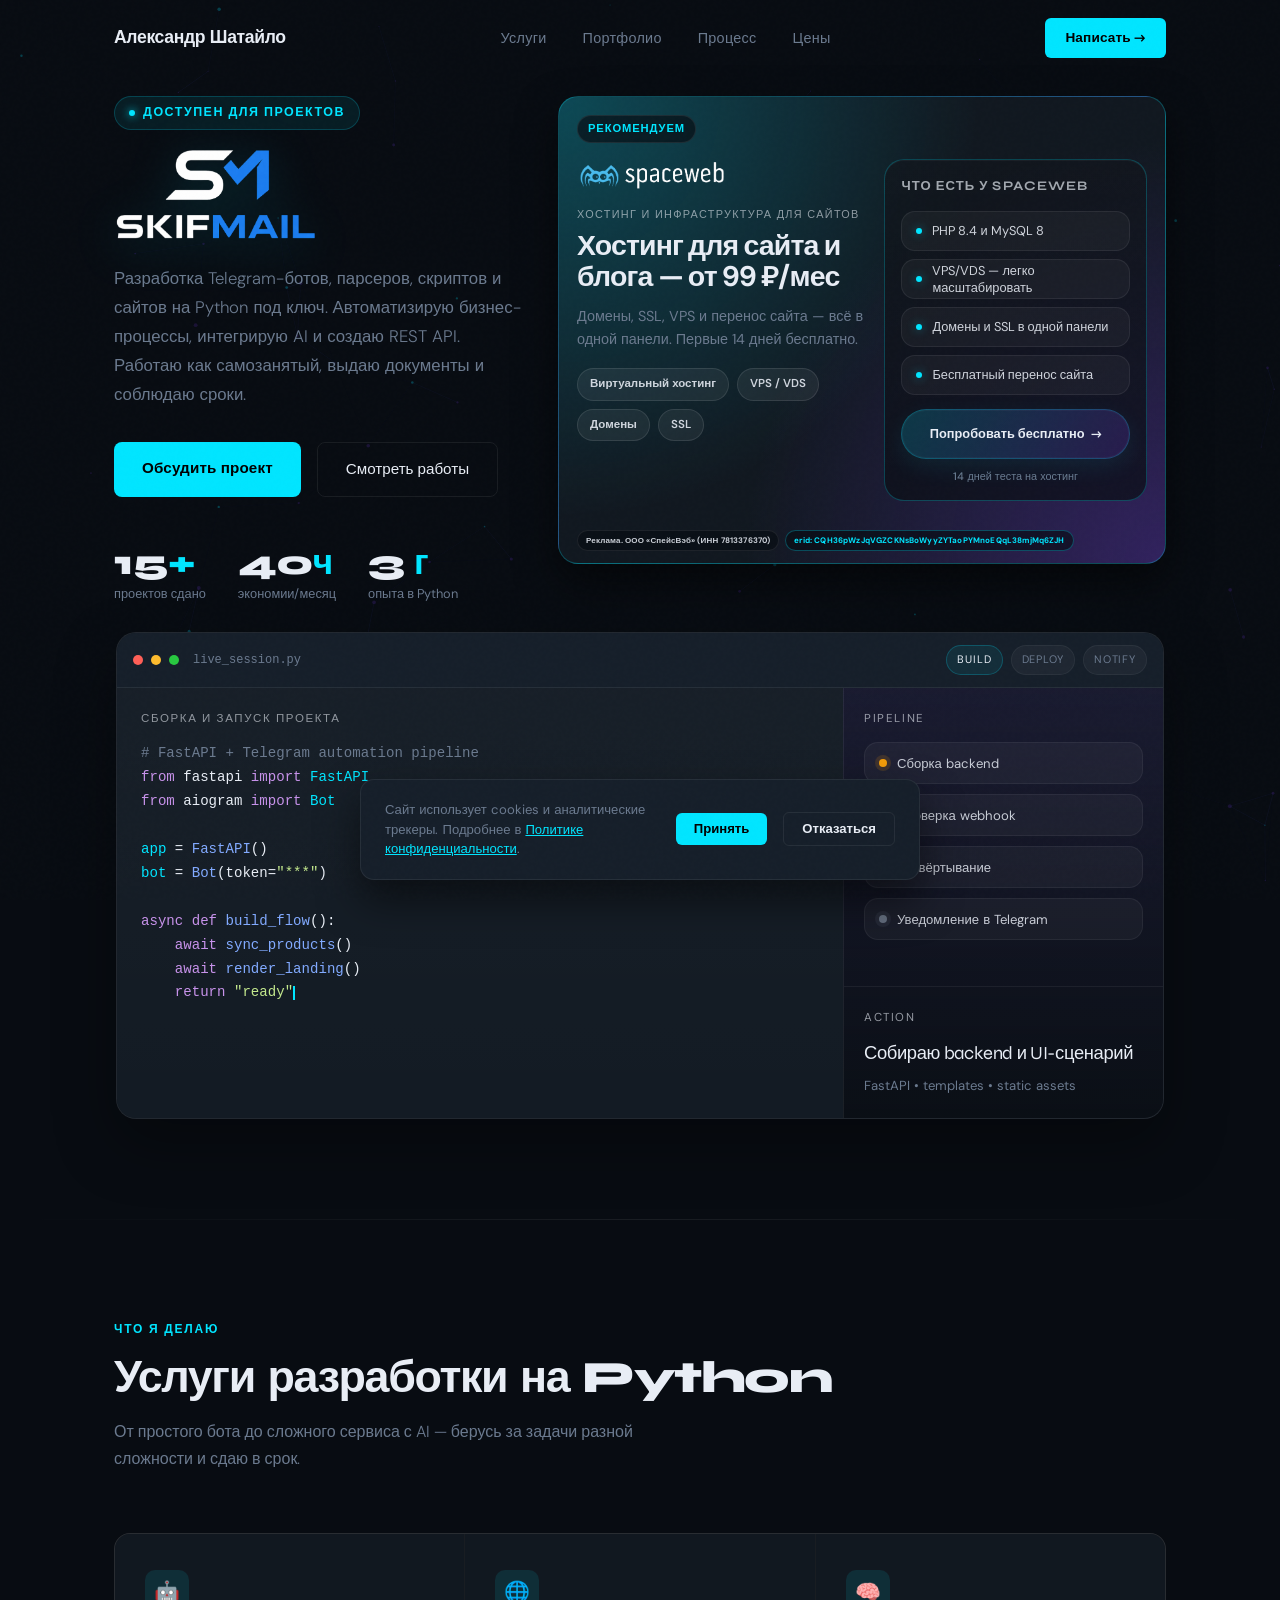
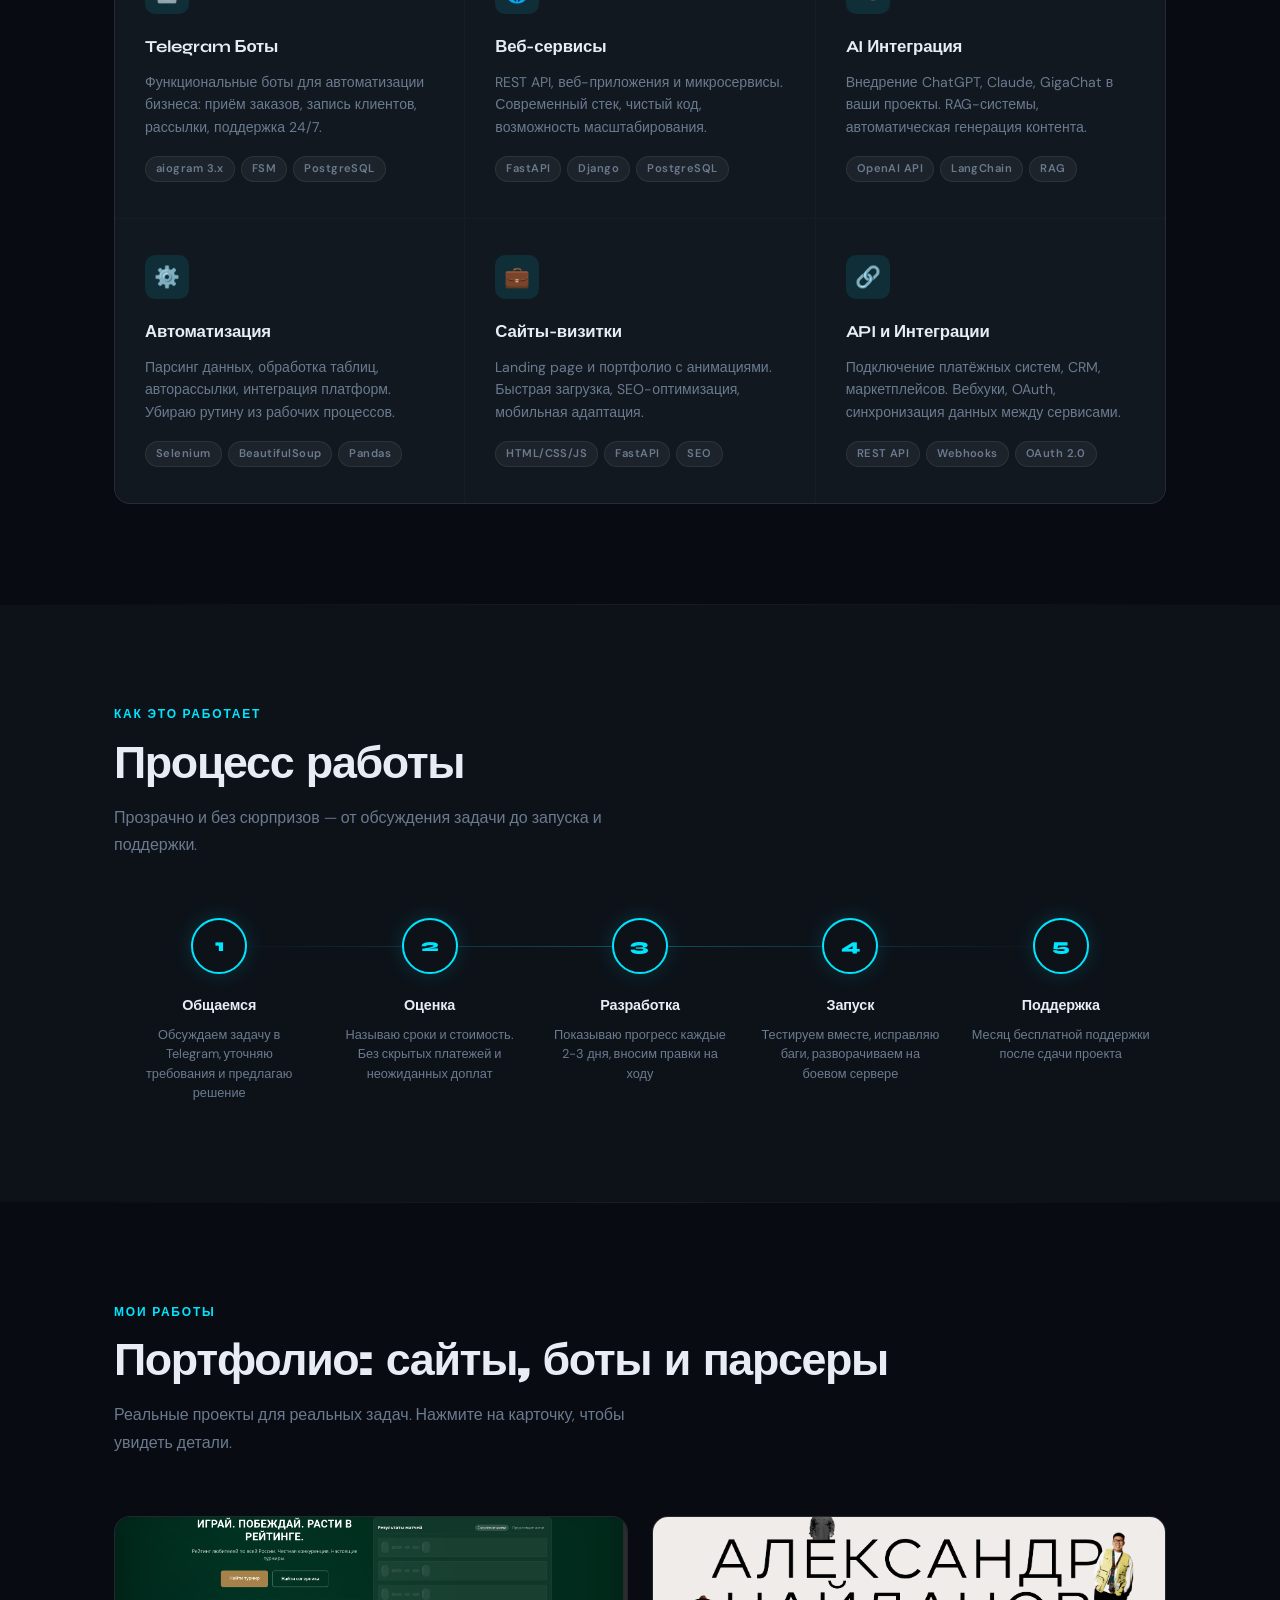
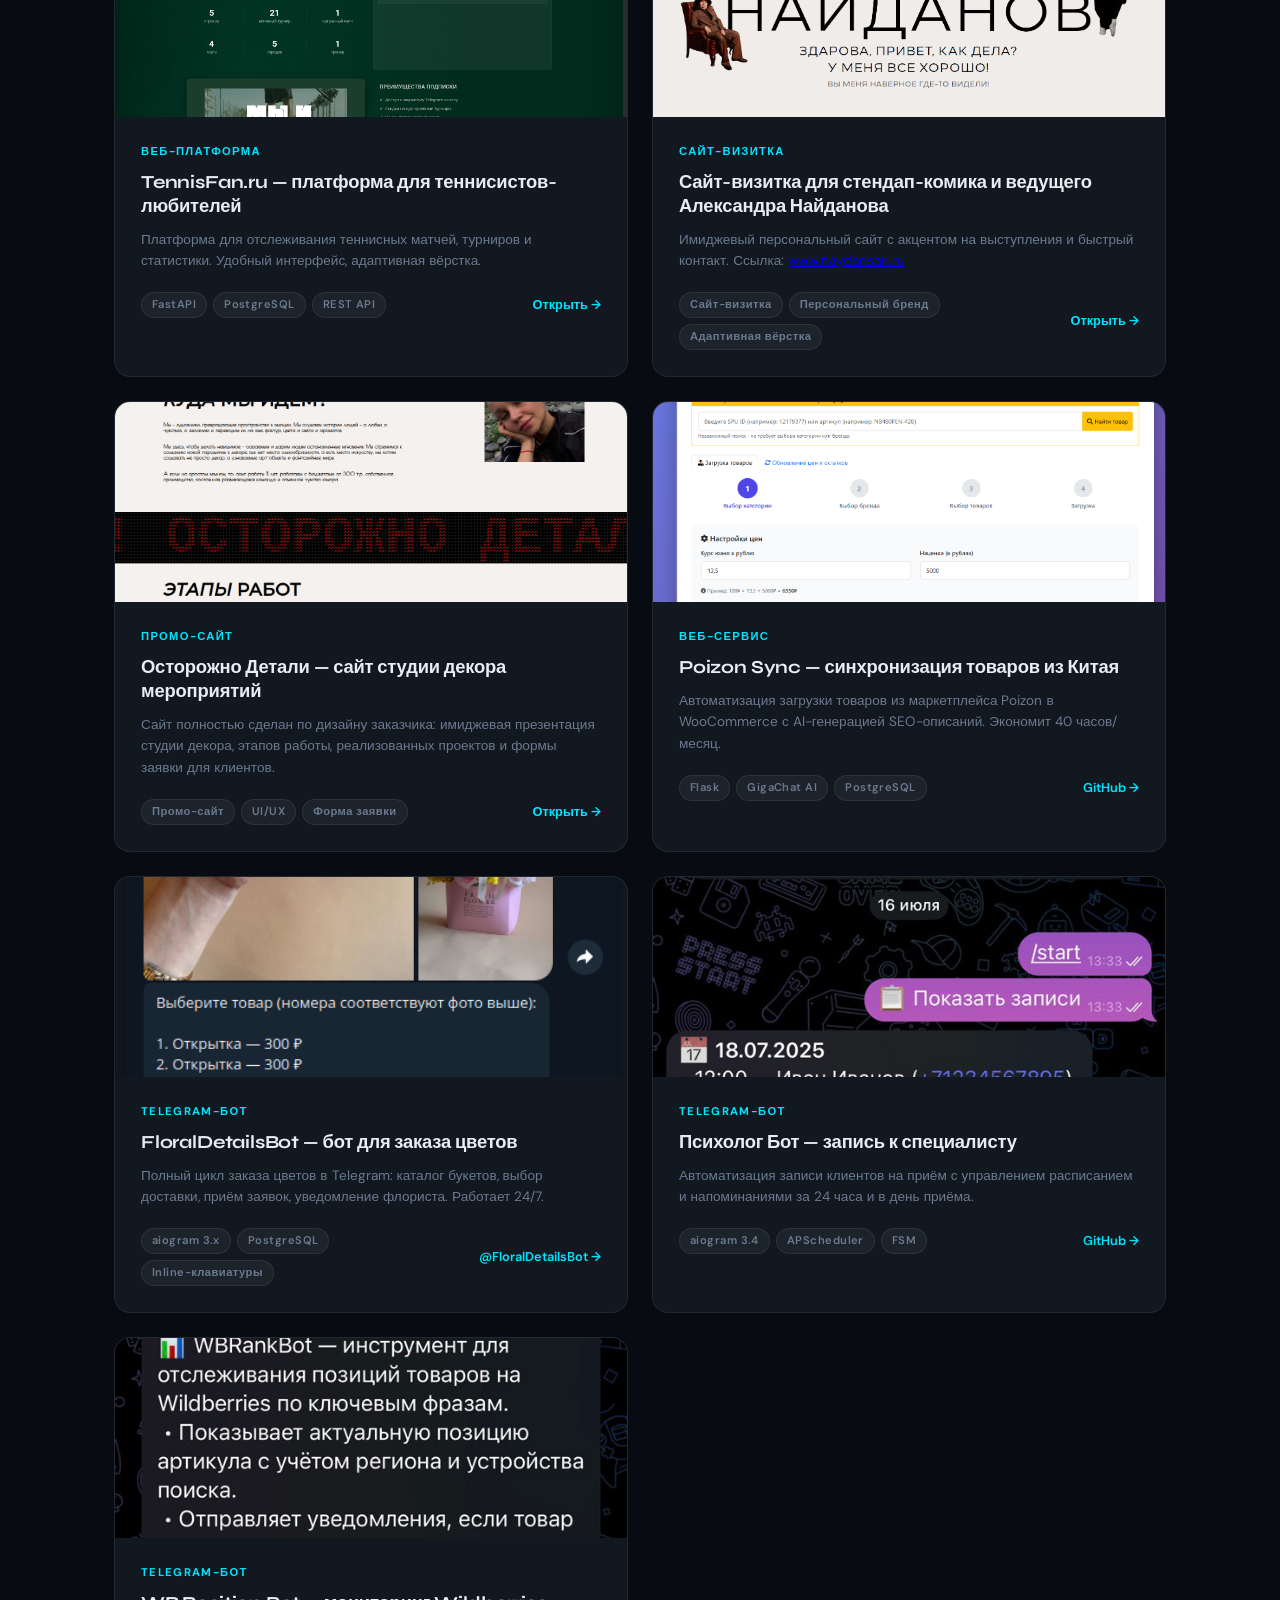
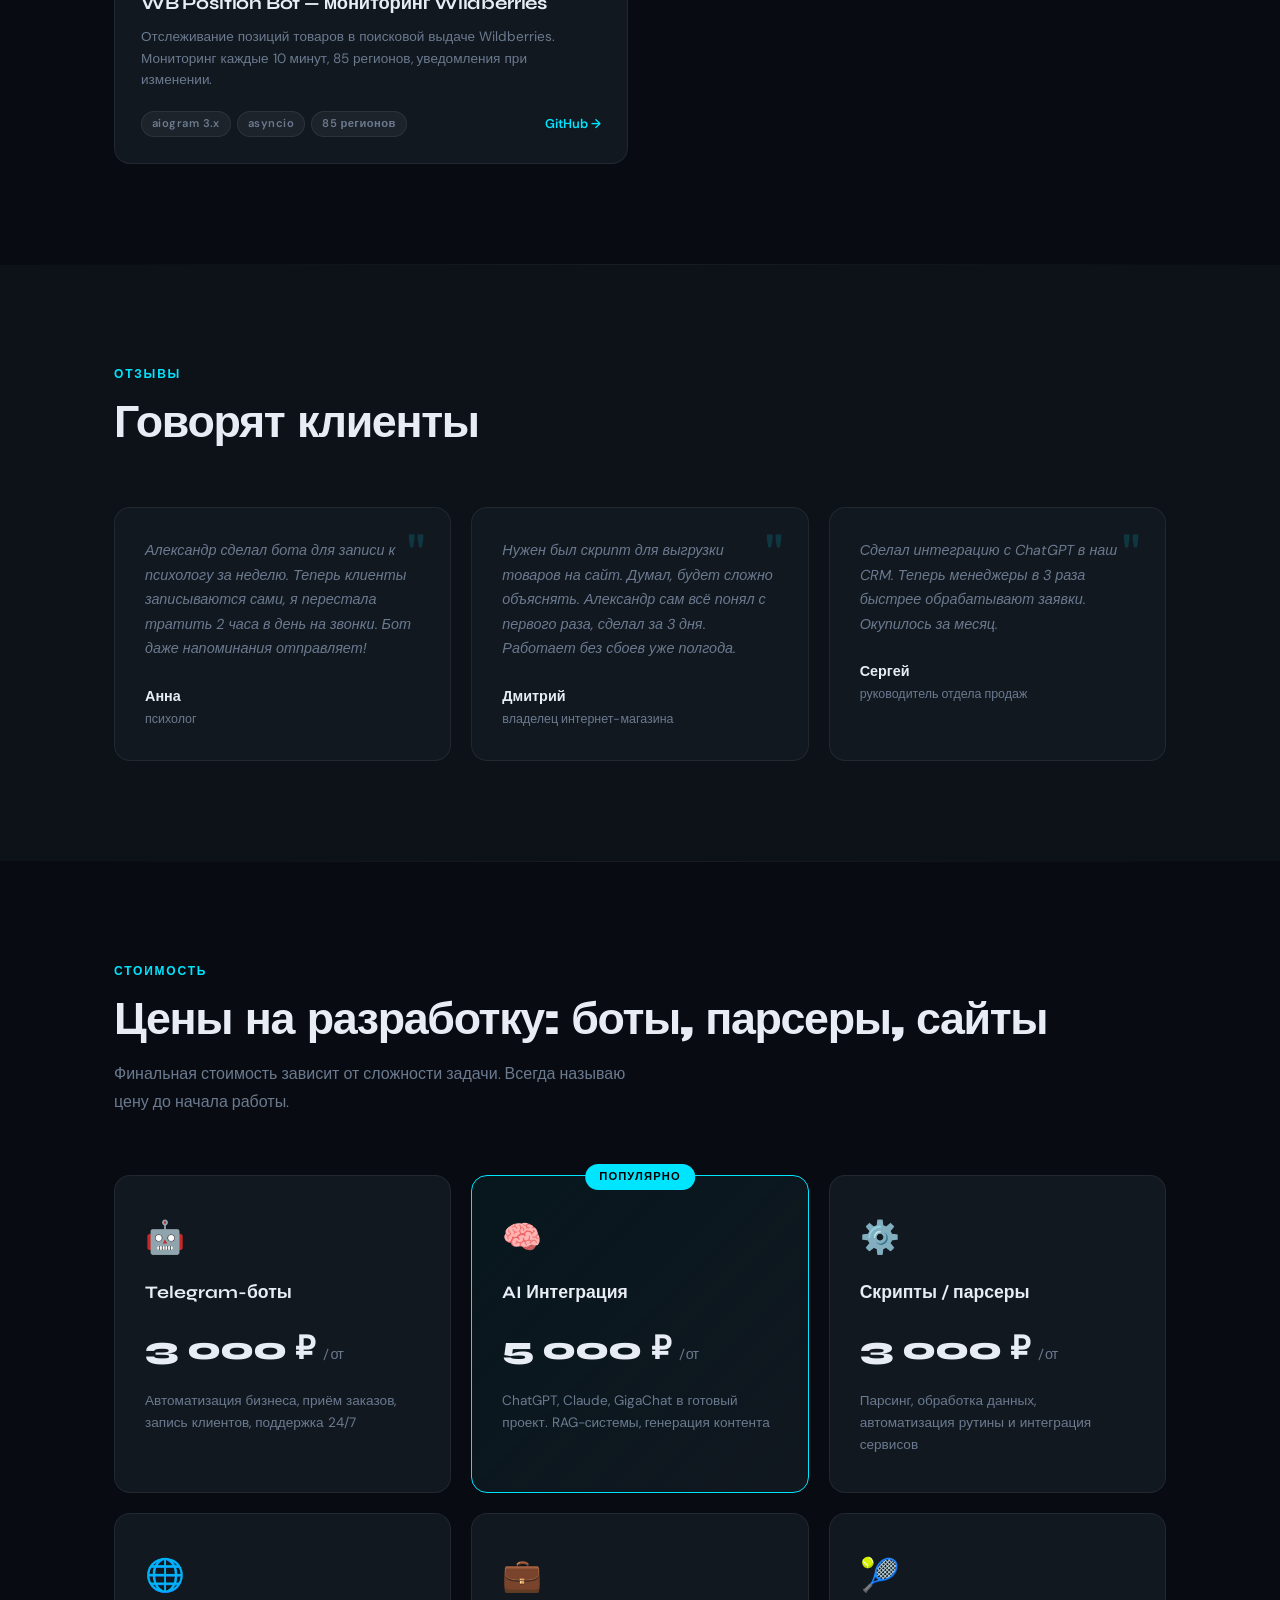
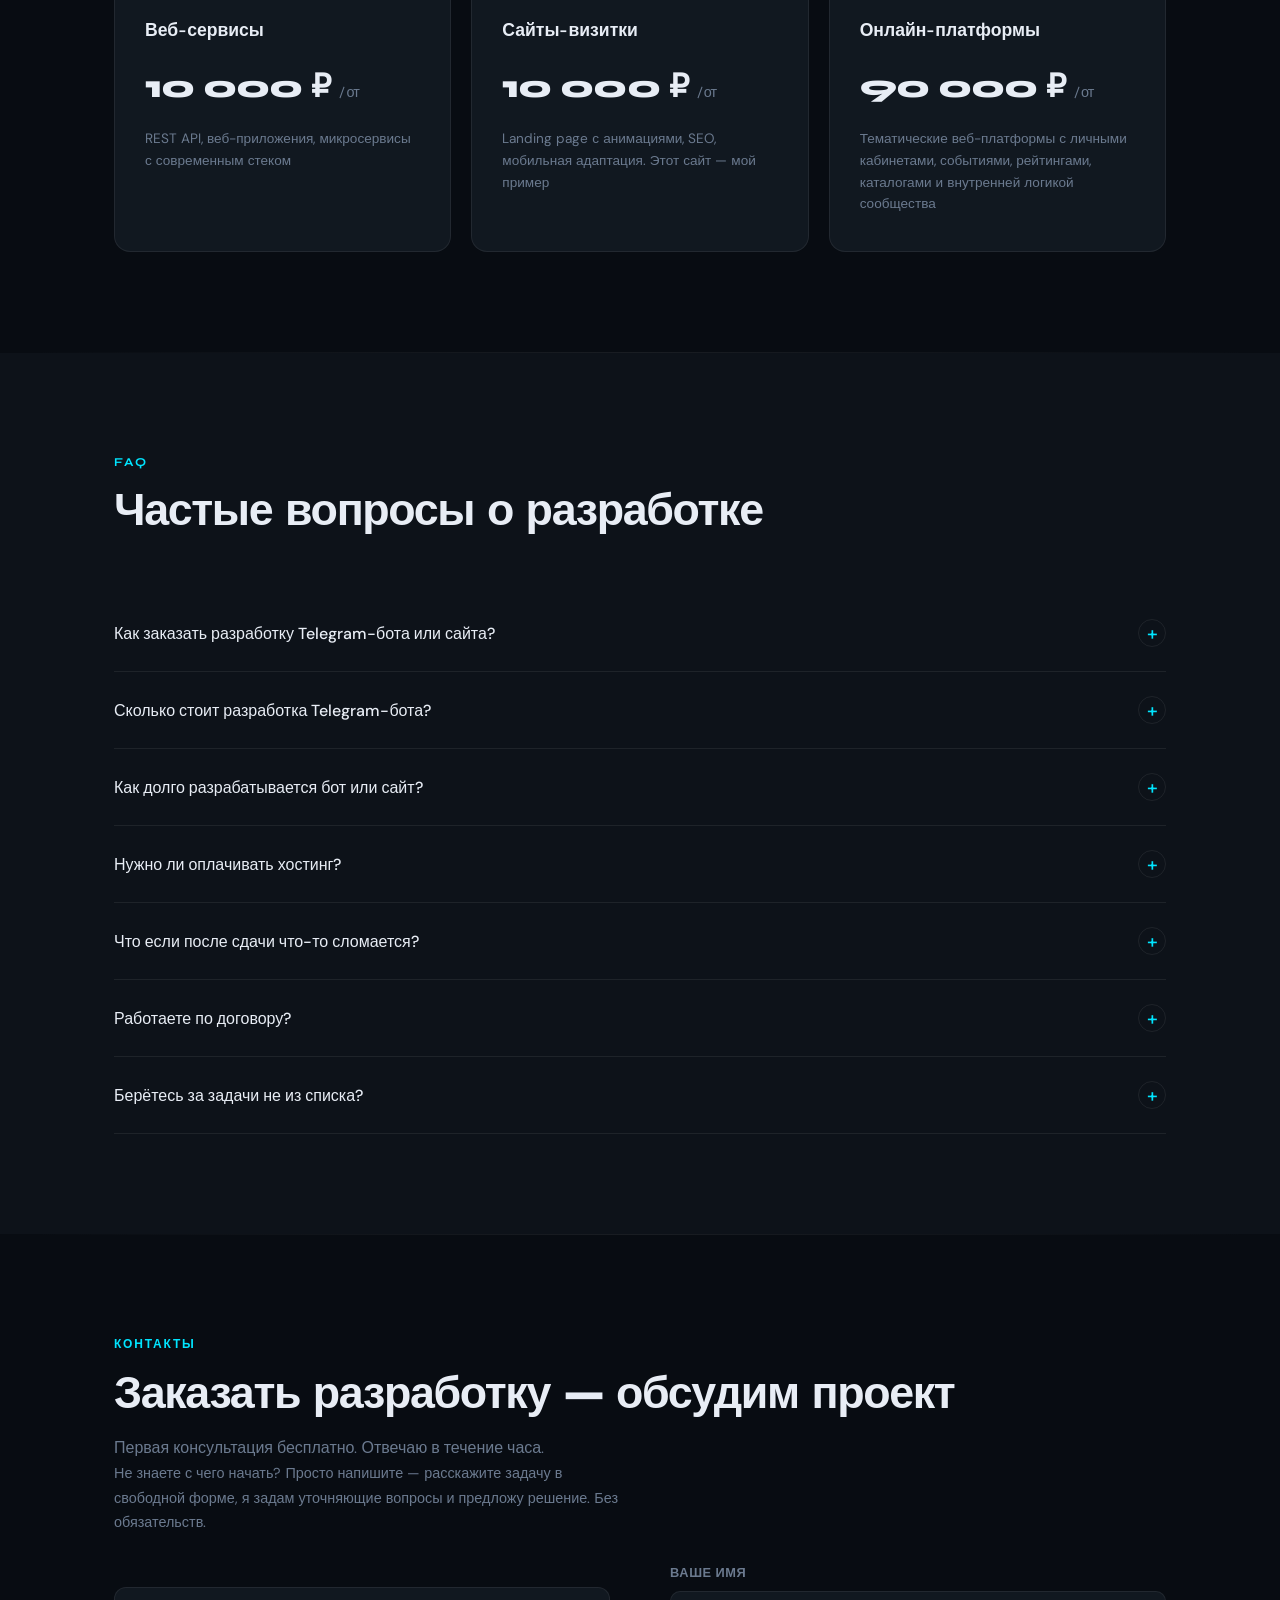
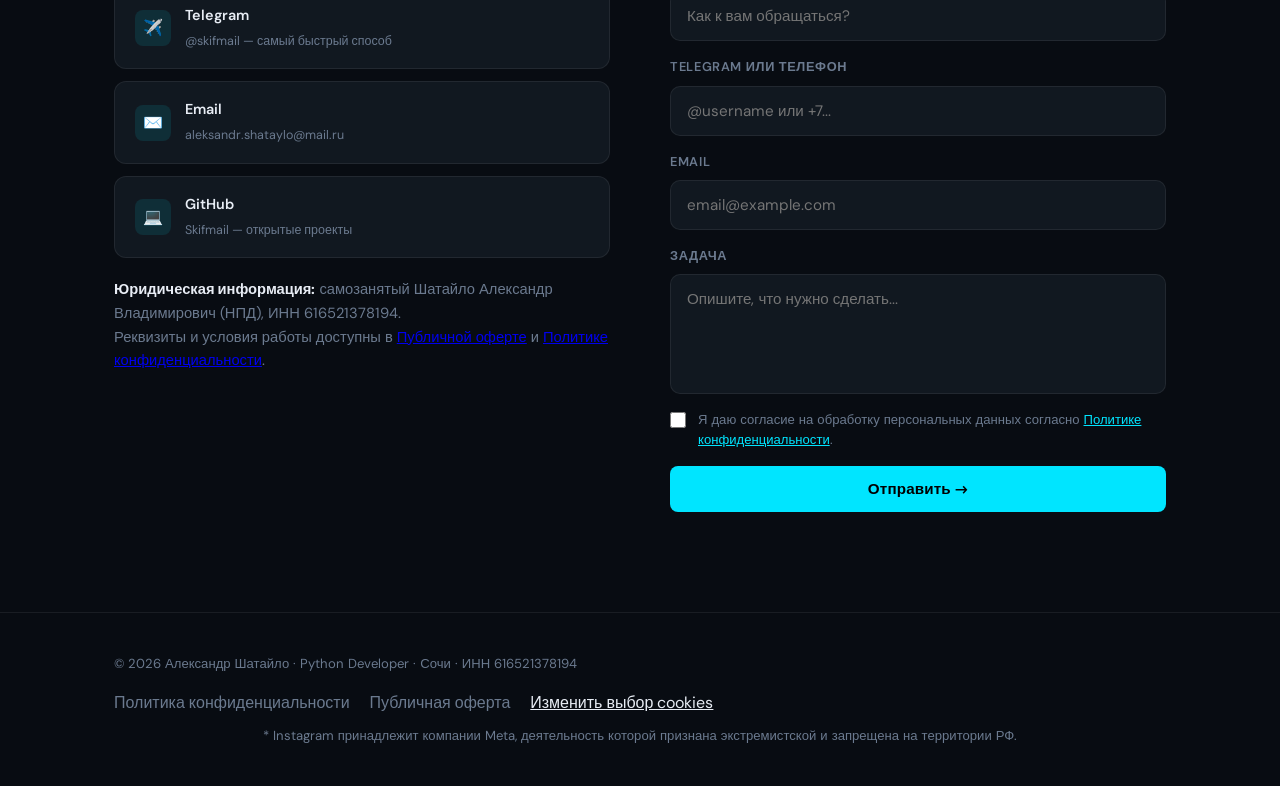
==== commit acc612af: "Добавлен проект naydansan.ru" ====
--- a/templates/index.html
+++ b/templates/index.html
@@ -533,6 +533,44 @@
                 </div>
             </div>
 
+            <div class="portfolio-item reveal" data-project="naydansan">
+                <div class="portfolio-thumb">
+                    <img src="/static/images/naydansan_1.png" alt="Александр Найданов" loading="lazy">
+                </div>
+                <div class="portfolio-body">
+                    <div class="portfolio-type">Сайт-визитка</div>
+                    <h3>Сайт-визитка для стендап-комика и ведущего Александра Найданова</h3>
+                    <p>Имиджевый персональный сайт с акцентом на выступления и быстрый контакт. Ссылка: <a href="https://www.naydansan.ru" target="_blank" rel="noopener" onclick="event.stopPropagation()">www.naydansan.ru</a></p>
+                    <div class="portfolio-footer">
+                        <div class="portfolio-tags">
+                            <span class="tag">Сайт-визитка</span>
+                            <span class="tag">Персональный бренд</span>
+                            <span class="tag">Адаптивная вёрстка</span>
+                        </div>
+                        <a href="https://www.naydansan.ru" target="_blank" rel="noopener" class="portfolio-link" onclick="event.stopPropagation()">Открыть →</a>
+                    </div>
+                </div>
+            </div>
+
+            <div class="portfolio-item reveal" data-project="ostorozhno-detali">
+                <div class="portfolio-thumb">
+                    <img src="/static/images/ostorozhno_1.png" alt="Осторожно Детали" loading="lazy">
+                </div>
+                <div class="portfolio-body">
+                    <div class="portfolio-type">Промо-сайт</div>
+                    <h3>Осторожно Детали — сайт студии декора мероприятий</h3>
+                    <p>Сайт полностью сделан по дизайну заказчика: имиджевая презентация студии декора, этапов работы, реализованных проектов и формы заявки для клиентов.</p>
+                    <div class="portfolio-footer">
+                        <div class="portfolio-tags">
+                            <span class="tag">Промо-сайт</span>
+                            <span class="tag">UI/UX</span>
+                            <span class="tag">Форма заявки</span>
+                        </div>
+                        <a href="https://www.ostorozhno-detali.ru" target="_blank" rel="noopener" class="portfolio-link" onclick="event.stopPropagation()">Открыть →</a>
+                    </div>
+                </div>
+            </div>
+
             <div class="portfolio-item reveal" data-project="poizon">
                 <div class="portfolio-thumb">
                     <img src="/static/images/веб-сервис 1.png" alt="Poizon Sync" loading="lazy">
@@ -609,61 +647,6 @@
                 </div>
             </div>
 
-            <div class="portfolio-item reveal" data-project="ostorozhno-detali">
-                <div class="portfolio-thumb">
-                    <img src="/static/images/ostorozhno_1.png" alt="Осторожно Детали" loading="lazy">
-                </div>
-                <div class="portfolio-body">
-                    <div class="portfolio-type">Промо-сайт</div>
-                    <h3>Осторожно Детали — сайт студии декора мероприятий</h3>
-                    <p>Сайт полностью сделан по дизайну заказчика: имиджевая презентация студии декора, этапов работы, реализованных проектов и формы заявки для клиентов.</p>
-                    <div class="portfolio-footer">
-                        <div class="portfolio-tags">
-                            <span class="tag">Промо-сайт</span>
-                            <span class="tag">UI/UX</span>
-                            <span class="tag">Форма заявки</span>
-                        </div>
-                        <a href="https://www.ostorozhno-detali.ru" target="_blank" rel="noopener" class="portfolio-link" onclick="event.stopPropagation()">Открыть →</a>
-                    </div>
-                </div>
-            </div>
-
-            <div class="portfolio-item reveal" data-project="naydansan">
-                <div class="portfolio-thumb">
-                    <img src="/static/images/naydansan_1.png" alt="Александр Найданов" loading="lazy">
-                </div>
-                <div class="portfolio-body">
-                    <div class="portfolio-type">Сайт-визитка</div>
-                    <h3>Сайт-визитка для стендап-комика и ведущего Александра Найданова</h3>
-                    <p>Имиджевый персональный сайт с акцентом на выступления и быстрый контакт. Ссылка: <a href="https://www.naydansan.ru" target="_blank" rel="noopener" onclick="event.stopPropagation()">www.naydansan.ru</a></p>
-                    <div class="portfolio-footer">
-                        <div class="portfolio-tags">
-                            <span class="tag">Сайт-визитка</span>
-                            <span class="tag">Персональный бренд</span>
-                            <span class="tag">Адаптивная вёрстка</span>
-                        </div>
-                        <a href="https://www.naydansan.ru" target="_blank" rel="noopener" class="portfolio-link" onclick="event.stopPropagation()">Открыть →</a>
-                    </div>
-                </div>
-            </div>
-            <div class="portfolio-item reveal" data-project="naydansan">
-                <div class="portfolio-thumb">
-                    <img src="/static/images/naydansan_1.png" alt="Александр Найданов" loading="lazy">
-                </div>
-                <div class="portfolio-body">
-                    <div class="portfolio-type">Сайт-визитка</div>
-                    <h3>Сайт-визитка для стендап-комика и ведущего Александра Найданова</h3>
-                    <p>Имиджевый персональный сайт с акцентом на выступления и быстрый контакт. Ссылка: <a href="https://www.naydansan.ru" target="_blank" rel="noopener" onclick="event.stopPropagation()">www.naydansan.ru</a></p>
-                    <div class="portfolio-footer">
-                        <div class="portfolio-tags">
-                            <span class="tag">Сайт-визитка</span>
-                            <span class="tag">Персональный бренд</span>
-                            <span class="tag">Адаптивная вёрстка</span>
-                        </div>
-                        <a href="https://www.naydansan.ru" target="_blank" rel="noopener" class="portfolio-link" onclick="event.stopPropagation()">Открыть →</a>
-                    </div>
-                </div>
-            </div>
         </div>
     </div>
 </section>
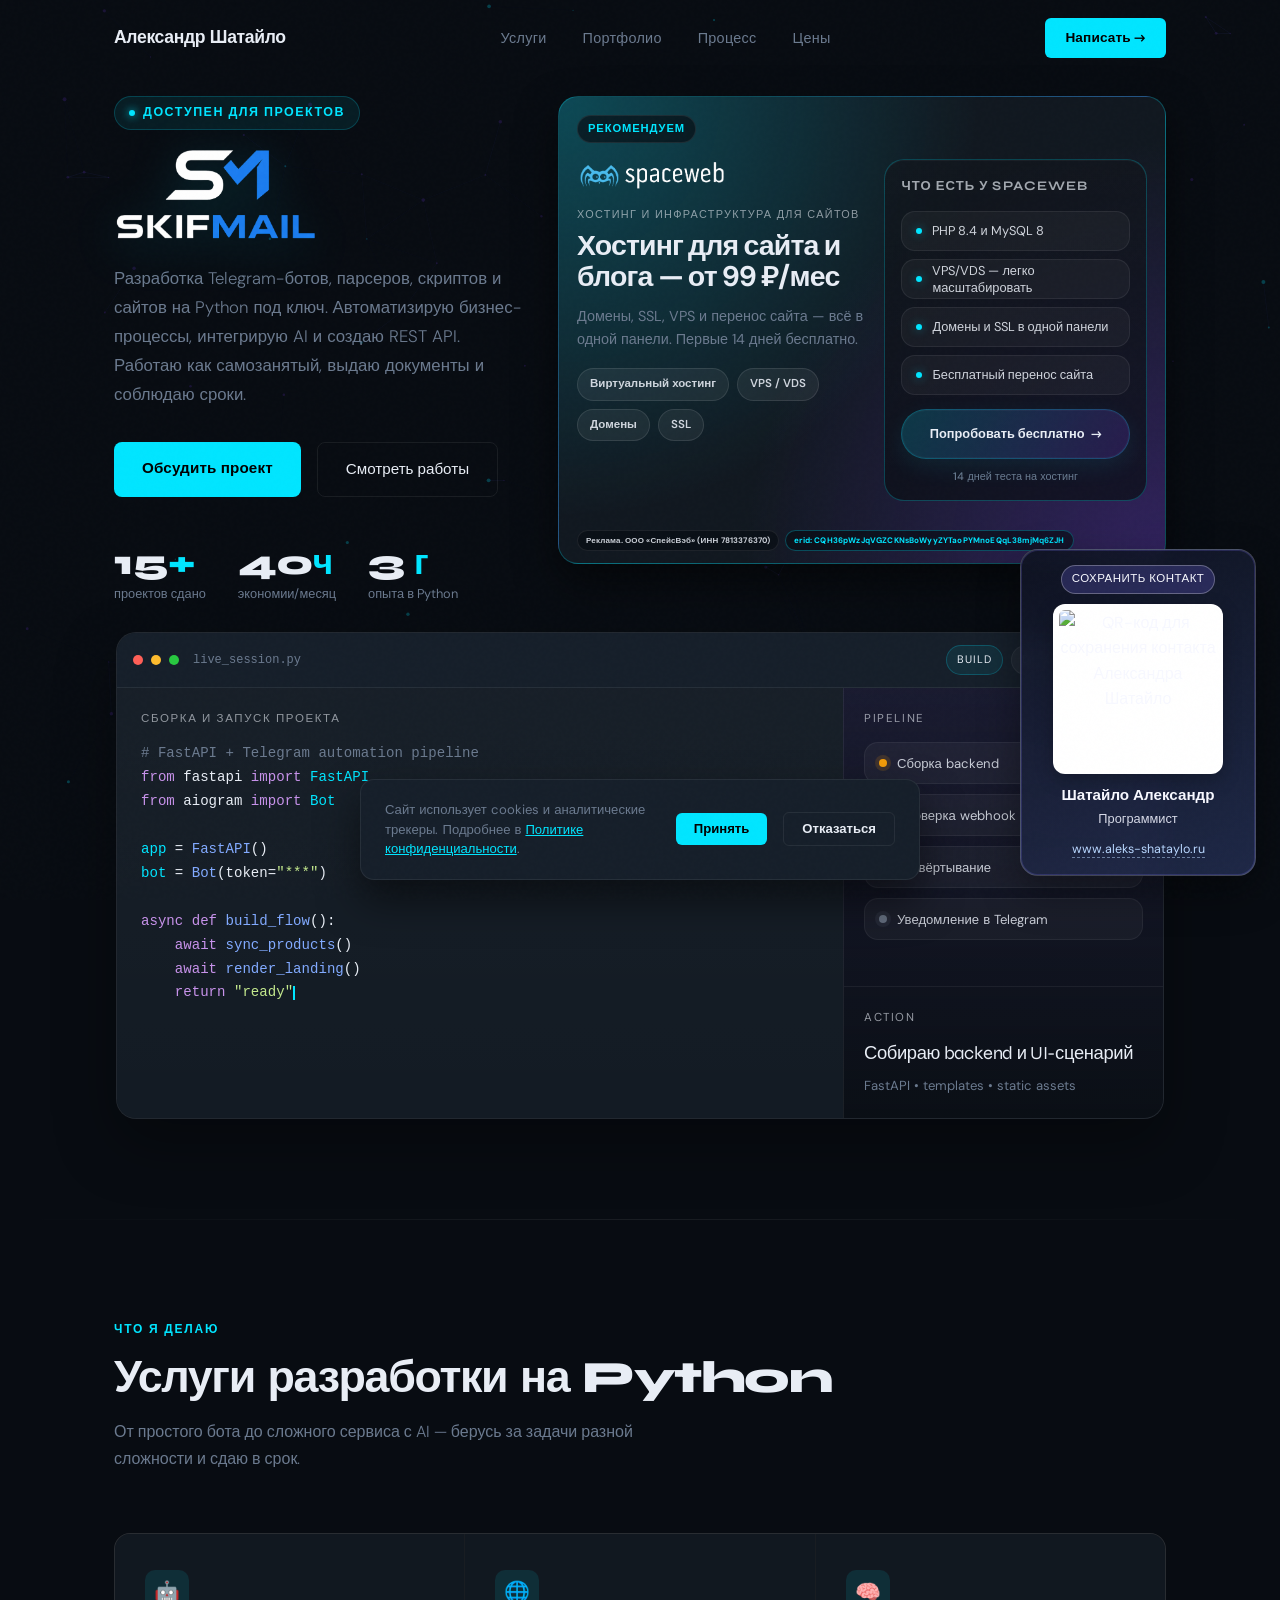
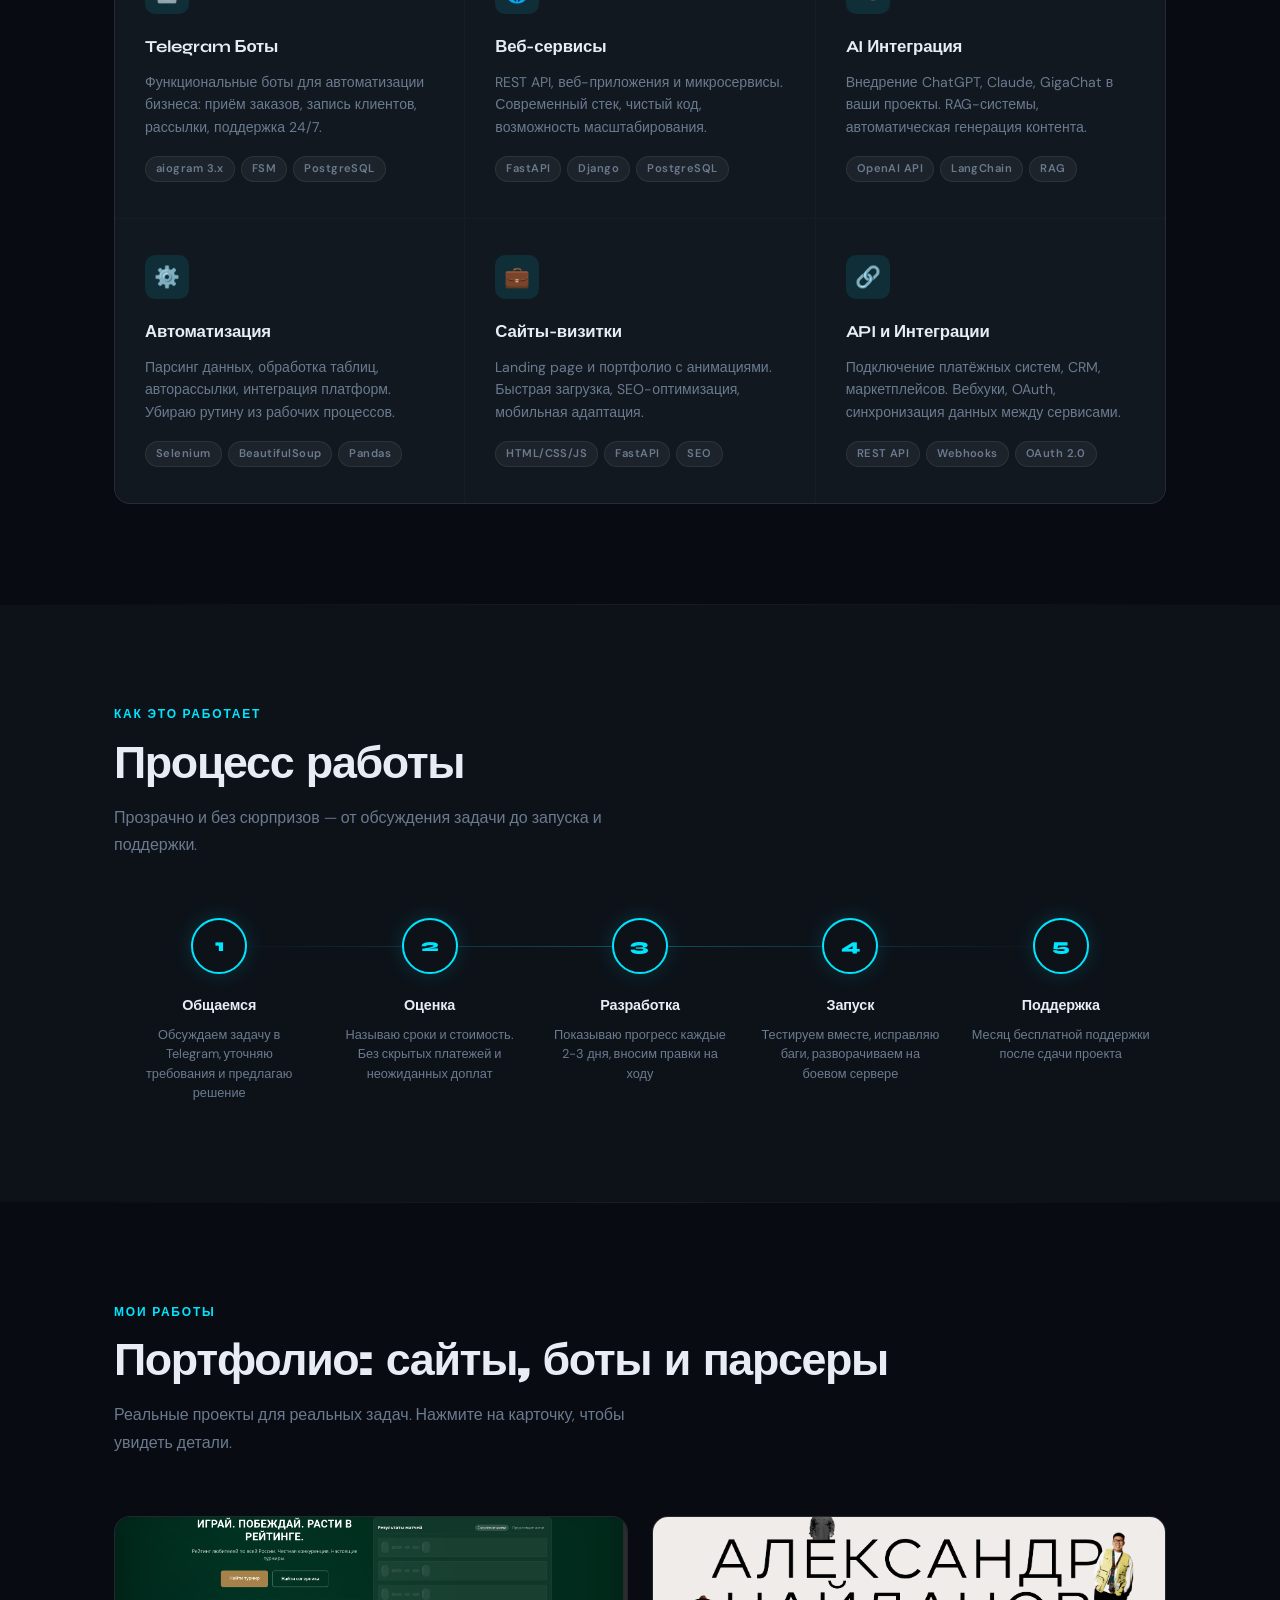
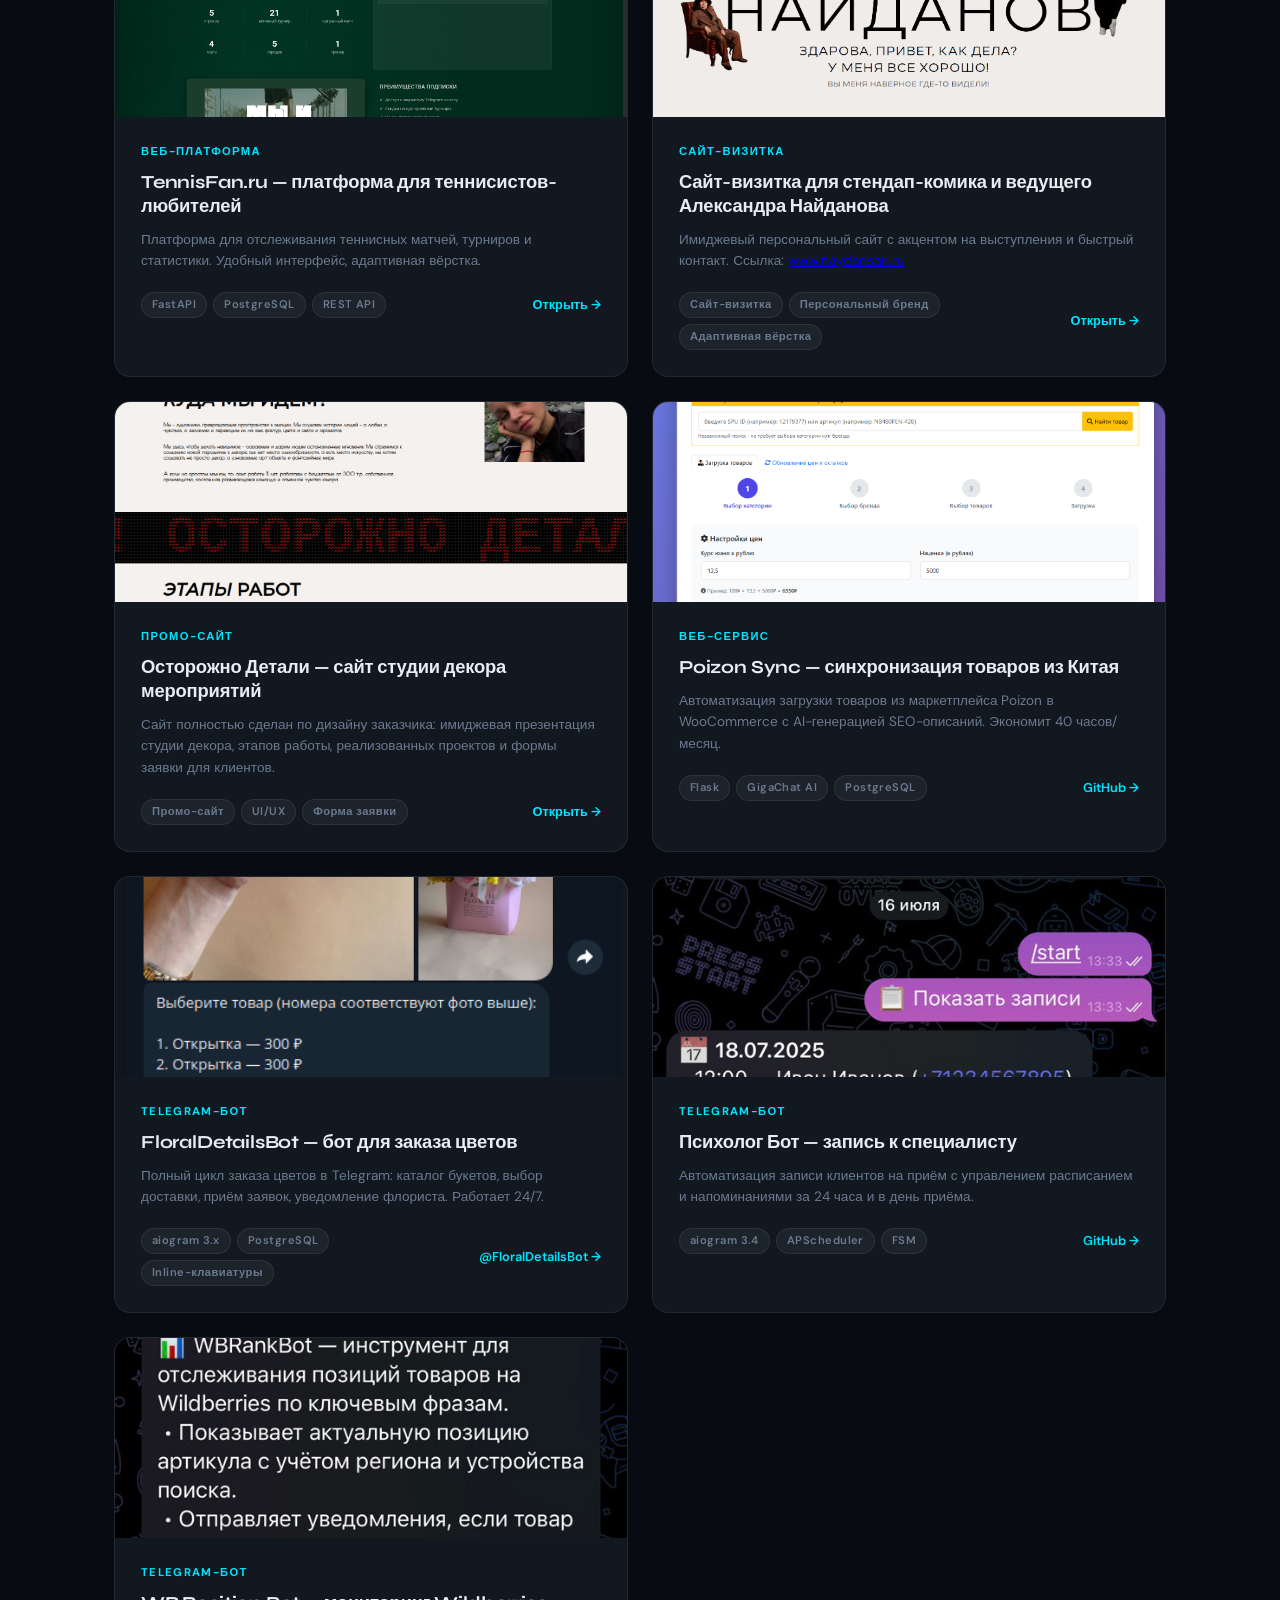
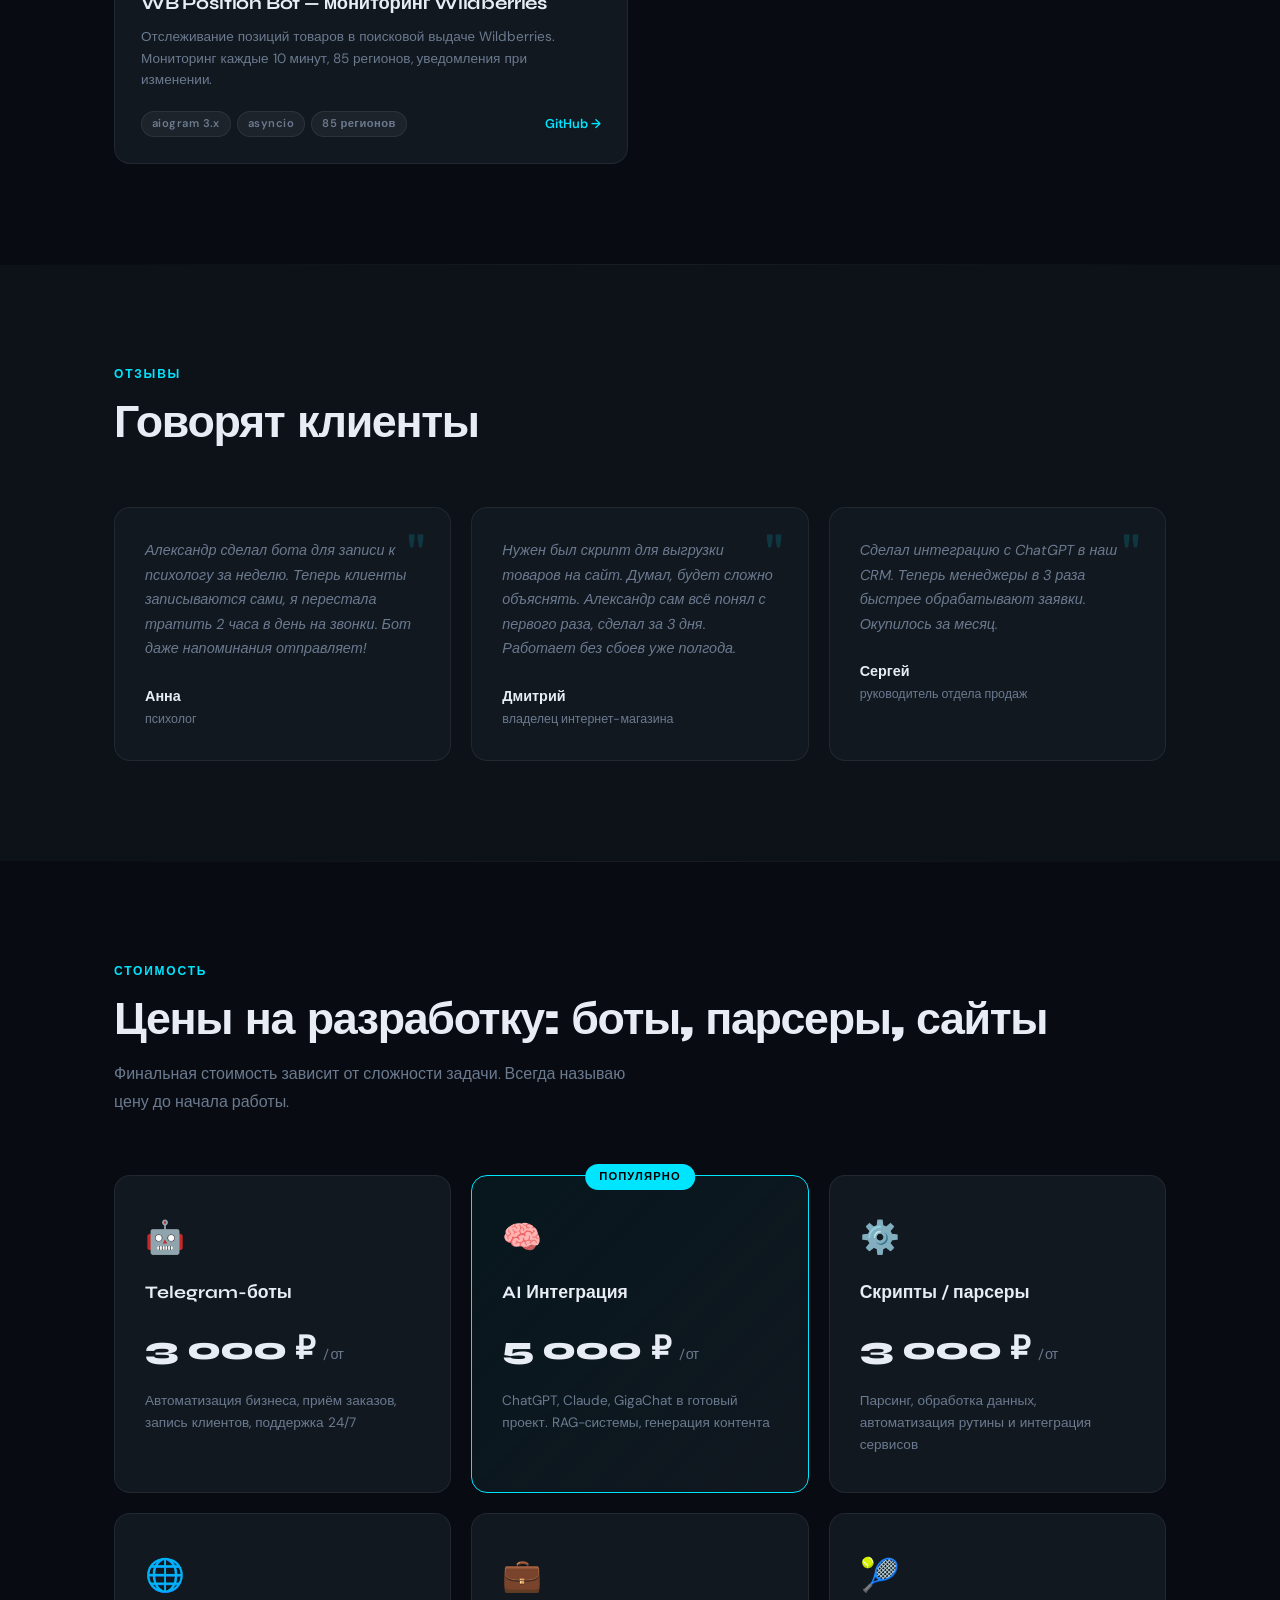
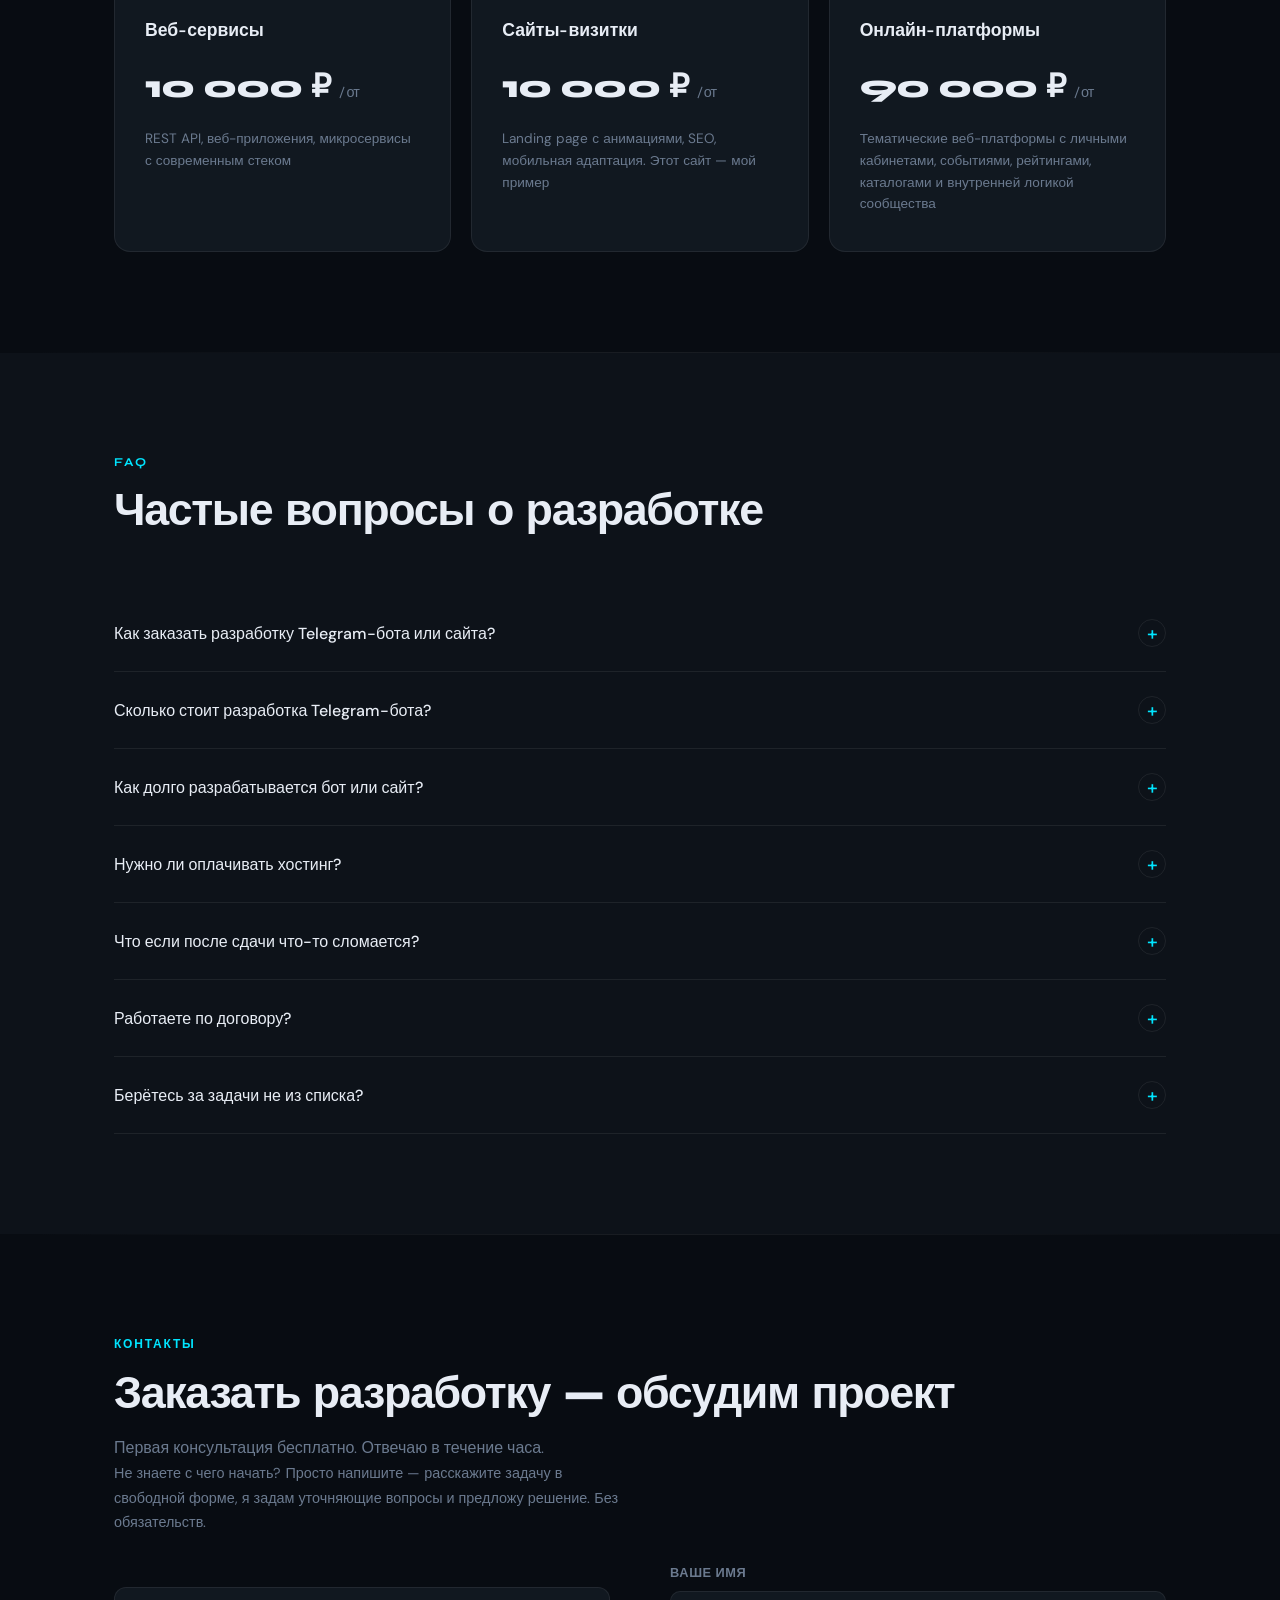
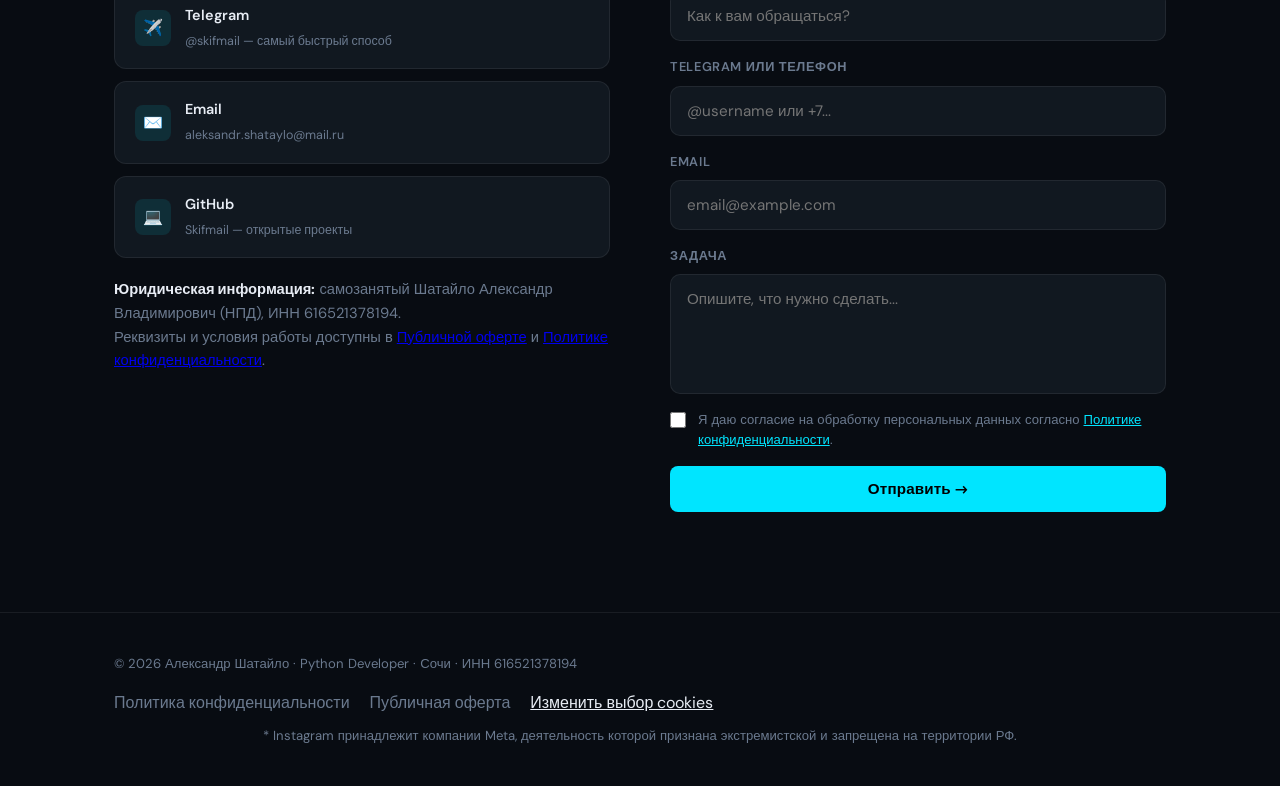
==== commit 3304bd64: "ADD QR contact" ====
--- a/templates/index.html
+++ b/templates/index.html
@@ -882,6 +882,123 @@
     <button type="button" class="privacy-btn privacy-btn-secondary" onclick="declinePrivacy()">Отказаться</button>
 </div>
 
+<aside class="contact-qr-widget" aria-label="QR-код для сохранения контакта">
+    <div class="contact-qr-badge">Сохранить контакт</div>
+    <img id="contactQrImage" class="contact-qr-image" src="" alt="QR-код для сохранения контакта Александра Шатайло">
+    <div class="contact-qr-name">Шатайло Александр</div>
+    <div class="contact-qr-role">Программист</div>
+    <a class="contact-qr-link" href="https://www.aleks-shataylo.ru" target="_blank" rel="noopener">www.aleks-shataylo.ru</a>
+</aside>
+
+<style>
+    .contact-qr-widget {
+        position: fixed;
+        right: 24px;
+        bottom: 24px;
+        z-index: 1400;
+        width: 236px;
+        padding: 14px;
+        border-radius: 18px;
+        background: linear-gradient(155deg, rgba(15, 19, 34, 0.92), rgba(34, 44, 78, 0.88));
+        border: 1px solid rgba(255, 255, 255, 0.2);
+        box-shadow: 0 16px 40px rgba(0, 0, 0, 0.38), 0 0 0 1px rgba(124, 115, 255, 0.2) inset;
+        backdrop-filter: blur(8px);
+        color: #f7f8ff;
+        text-align: center;
+    }
+
+    .contact-qr-badge {
+        display: inline-block;
+        margin-bottom: 10px;
+        padding: 4px 10px;
+        border-radius: 999px;
+        font-size: 0.72rem;
+        letter-spacing: 0.04em;
+        text-transform: uppercase;
+        background: rgba(124, 115, 255, 0.22);
+        border: 1px solid rgba(255, 255, 255, 0.28);
+    }
+
+    .contact-qr-image {
+        display: block;
+        width: 170px;
+        height: 170px;
+        margin: 0 auto 9px;
+        border-radius: 12px;
+        background: #ffffff;
+        padding: 6px;
+        box-shadow: 0 6px 18px rgba(0, 0, 0, 0.25);
+    }
+
+    .contact-qr-name {
+        font-weight: 700;
+        font-size: 0.95rem;
+        margin-bottom: 2px;
+    }
+
+    .contact-qr-role {
+        font-size: 0.8rem;
+        color: rgba(240, 242, 255, 0.88);
+        margin-bottom: 6px;
+    }
+
+    .contact-qr-link {
+        font-size: 0.78rem;
+        color: #b8d7ff;
+        text-decoration: none;
+        border-bottom: 1px dashed rgba(184, 215, 255, 0.5);
+    }
+
+    .contact-qr-link:hover {
+        color: #ffffff;
+        border-bottom-color: rgba(255, 255, 255, 0.8);
+    }
+
+    @media (max-width: 900px) {
+        .contact-qr-widget {
+            width: 186px;
+            right: 12px;
+            bottom: 12px;
+            border-radius: 14px;
+            padding: 10px;
+        }
+
+        .contact-qr-badge {
+            font-size: 0.64rem;
+            margin-bottom: 8px;
+        }
+
+        .contact-qr-image {
+            width: 124px;
+            height: 124px;
+            padding: 6px;
+            margin-bottom: 7px;
+        }
+
+        .contact-qr-name {
+            font-size: 0.82rem;
+        }
+
+        .contact-qr-role,
+        .contact-qr-link {
+            font-size: 0.72rem;
+        }
+    }
+</style>
+
+<script>
+    (function initContactQrWidget() {
+        const qrImage = document.getElementById("contactQrImage");
+        if (!qrImage) {
+            return;
+        }
+
+        const qrContactUrl = "https://www.aleks-shataylo.ru/contact.vcf";
+        const qrData = encodeURIComponent(qrContactUrl);
+        qrImage.src = "https://api.qrserver.com/v1/create-qr-code/?size=700x700&ecc=L&margin=1&data=" + qrData;
+    })();
+</script>
+
 <script src="/static/js/script.js"></script>
 </body>
 </html>
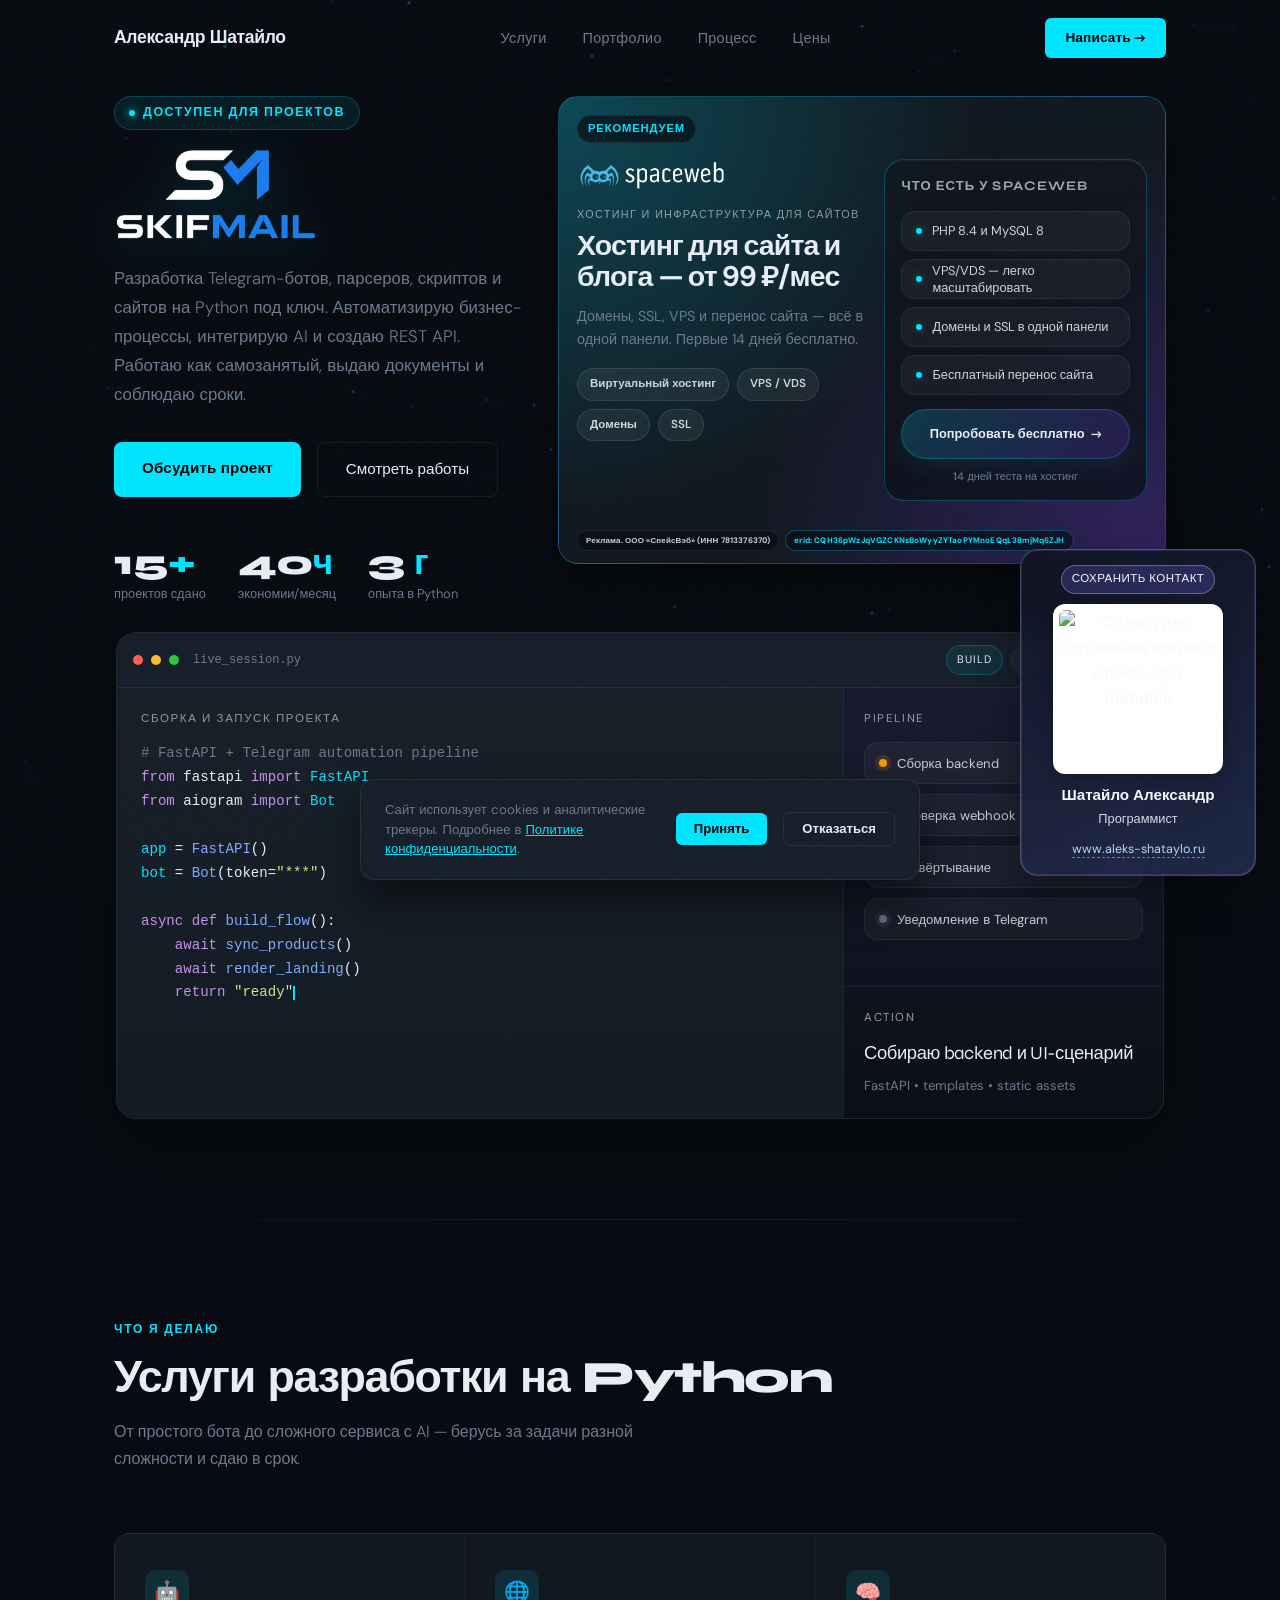
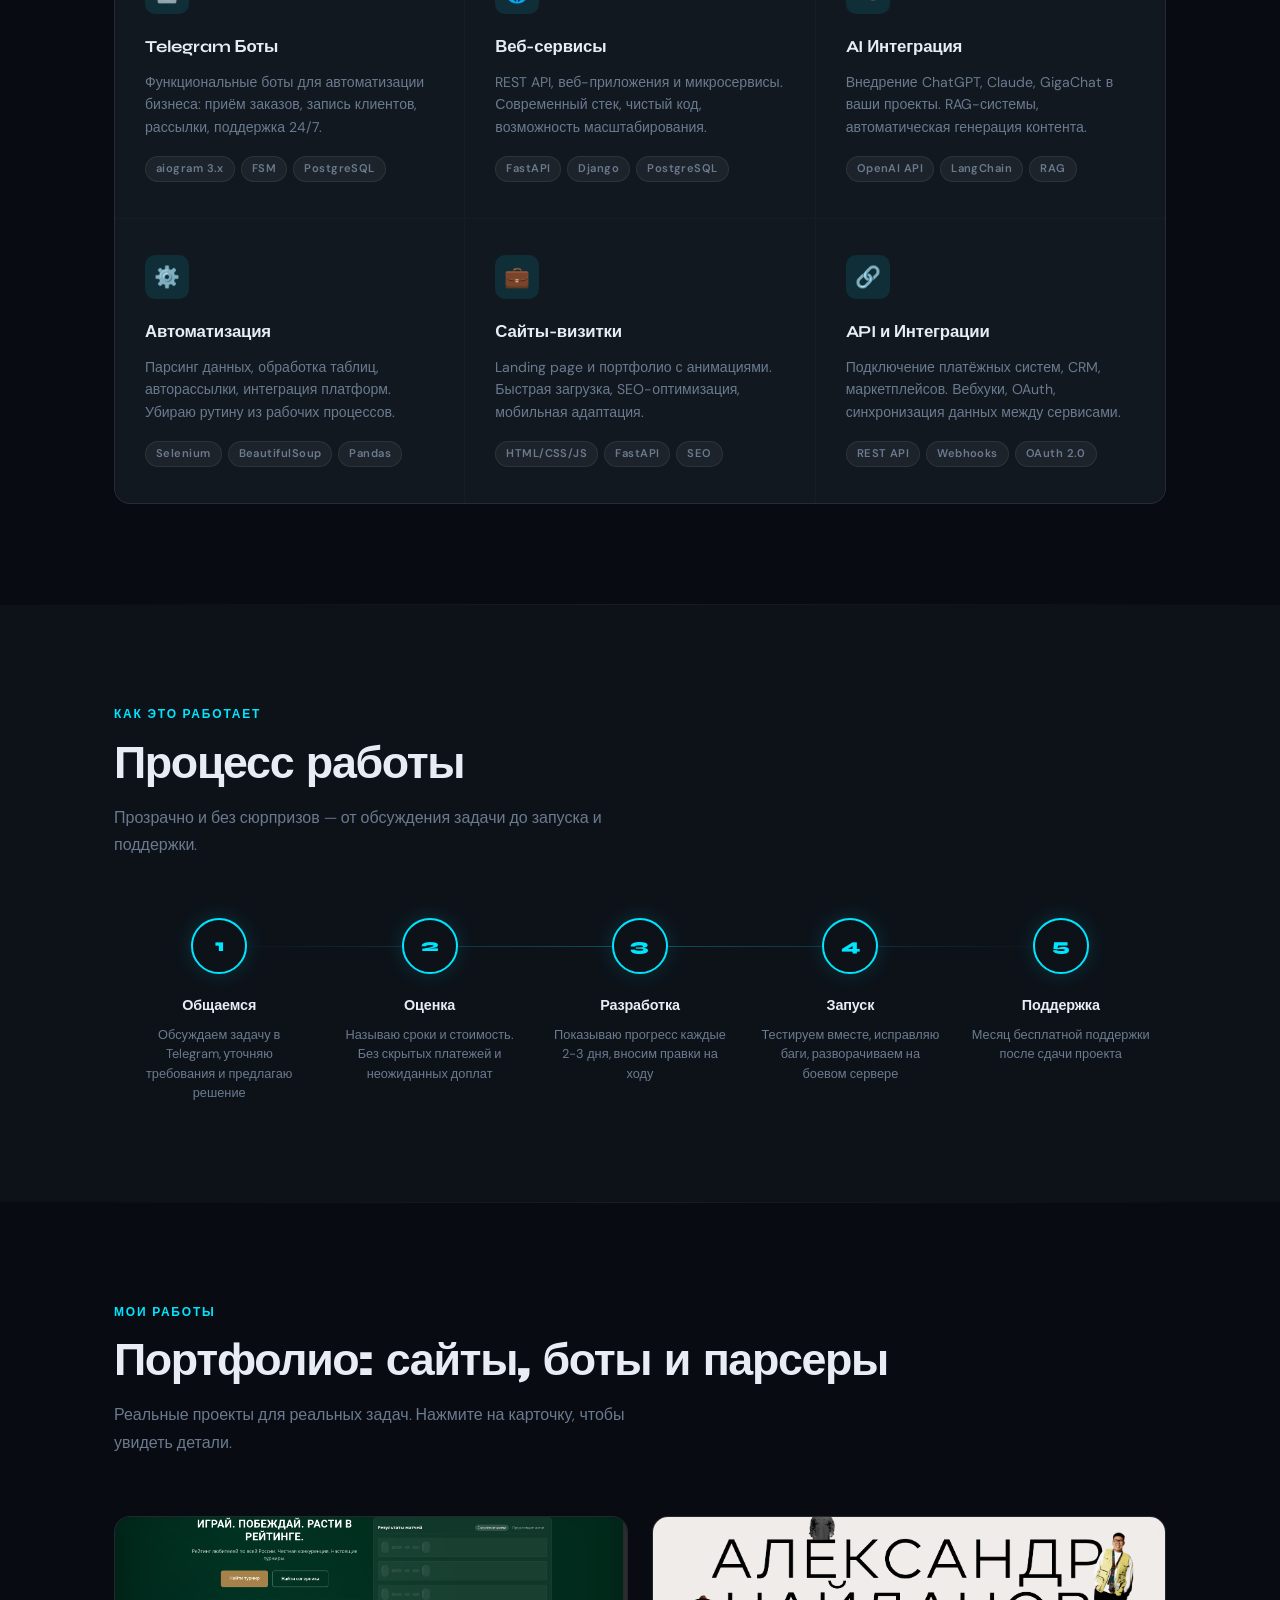
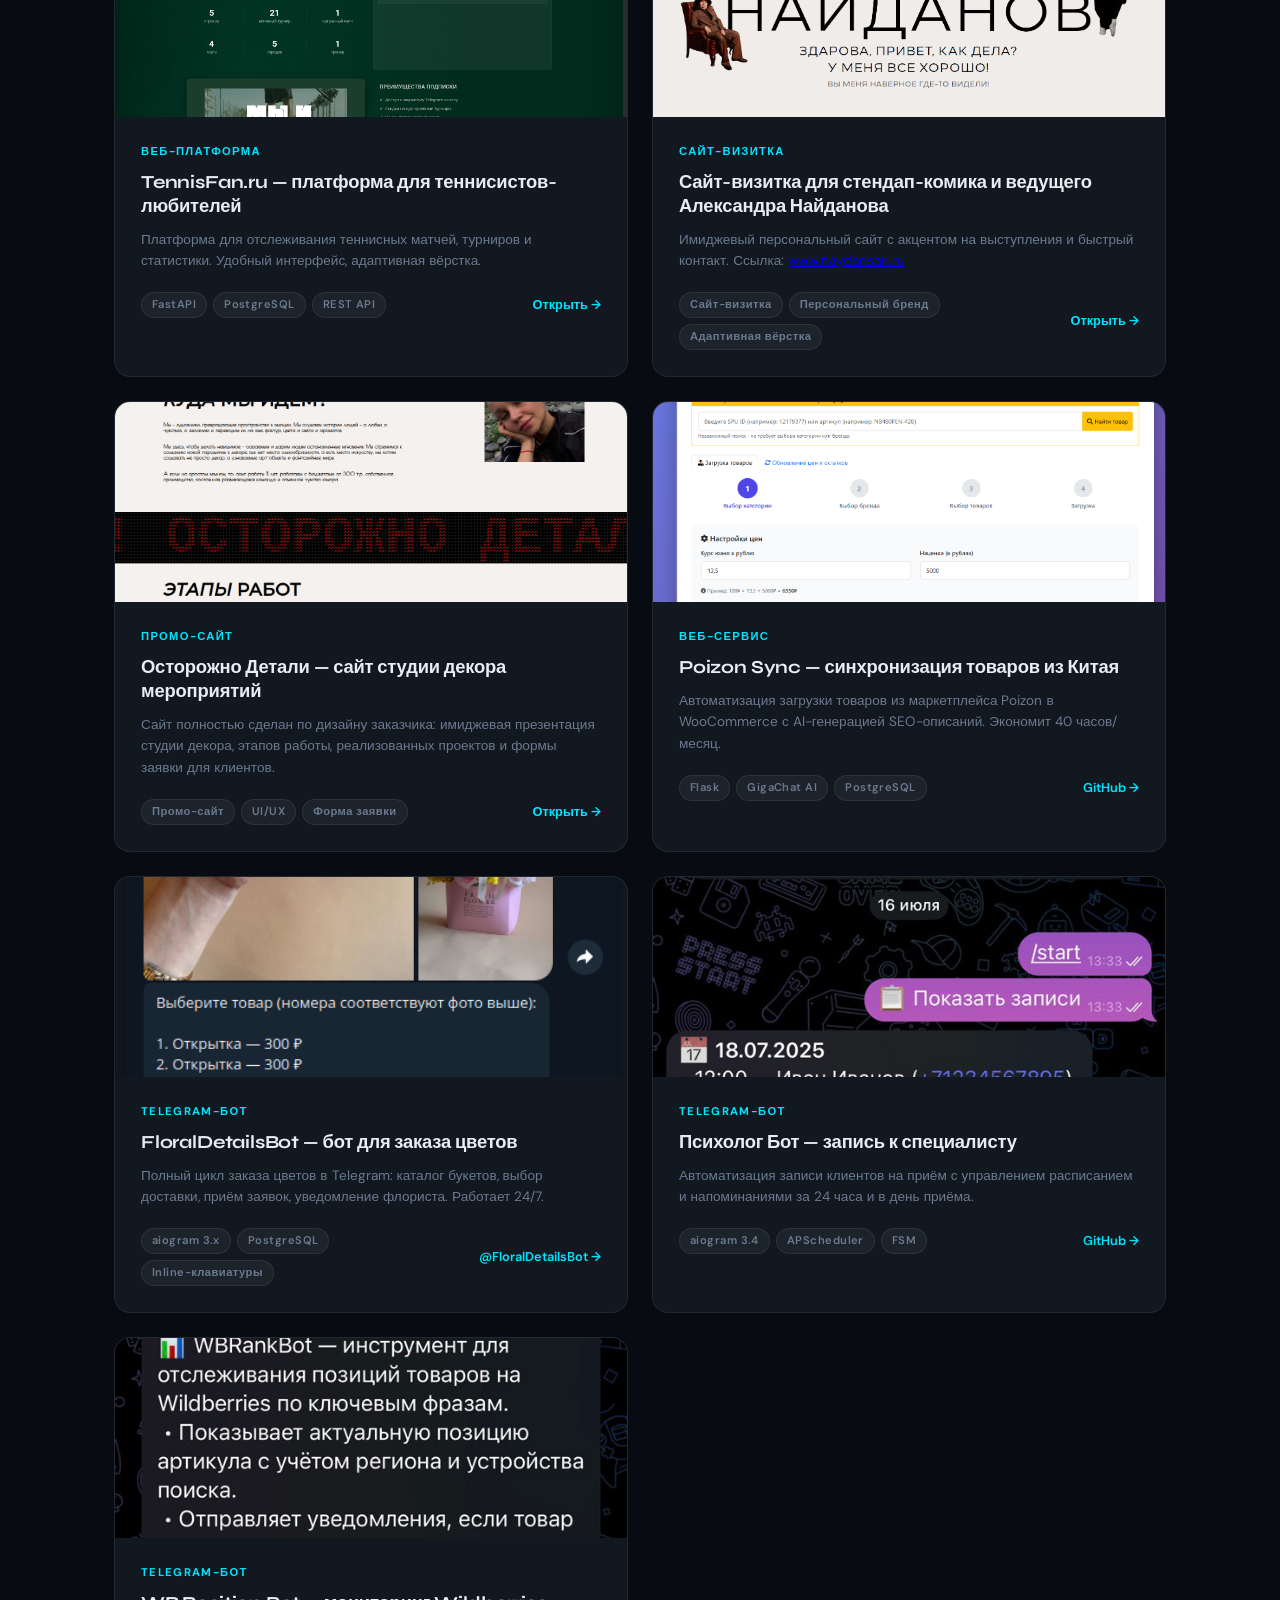
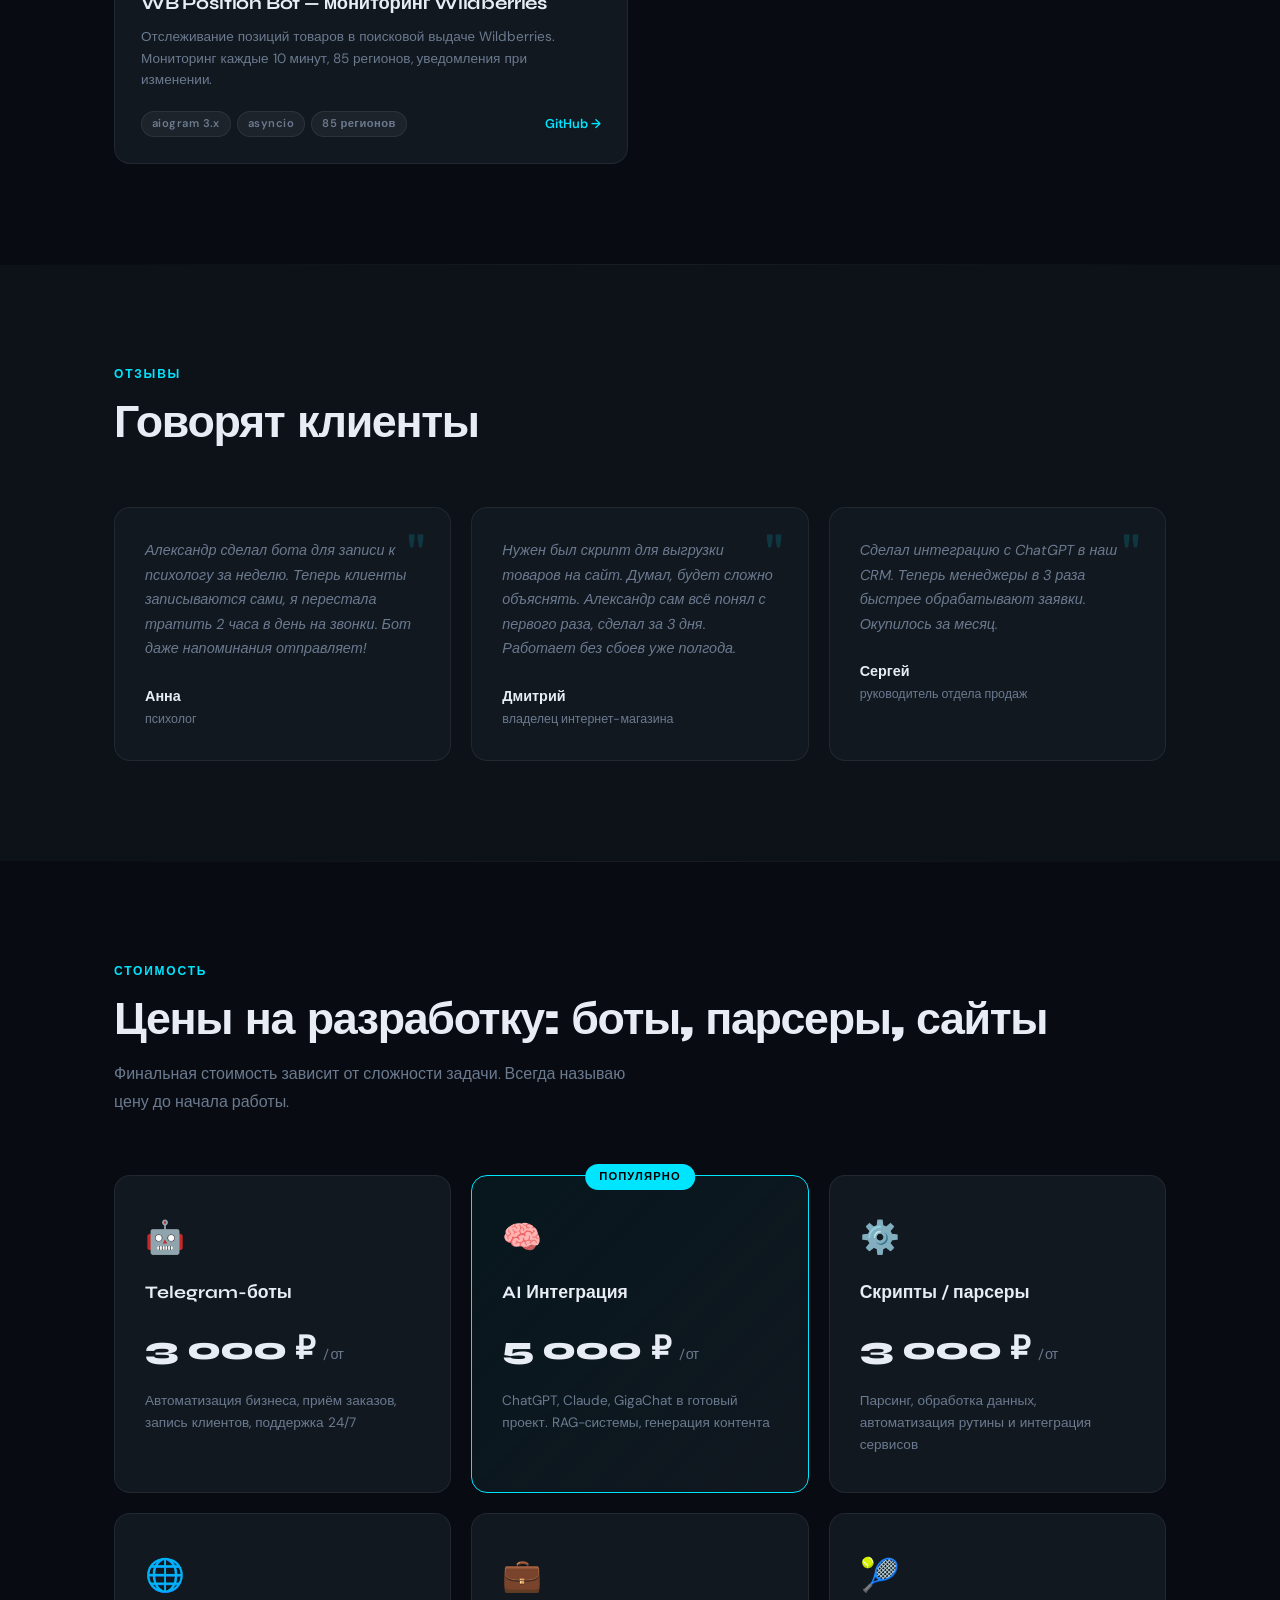
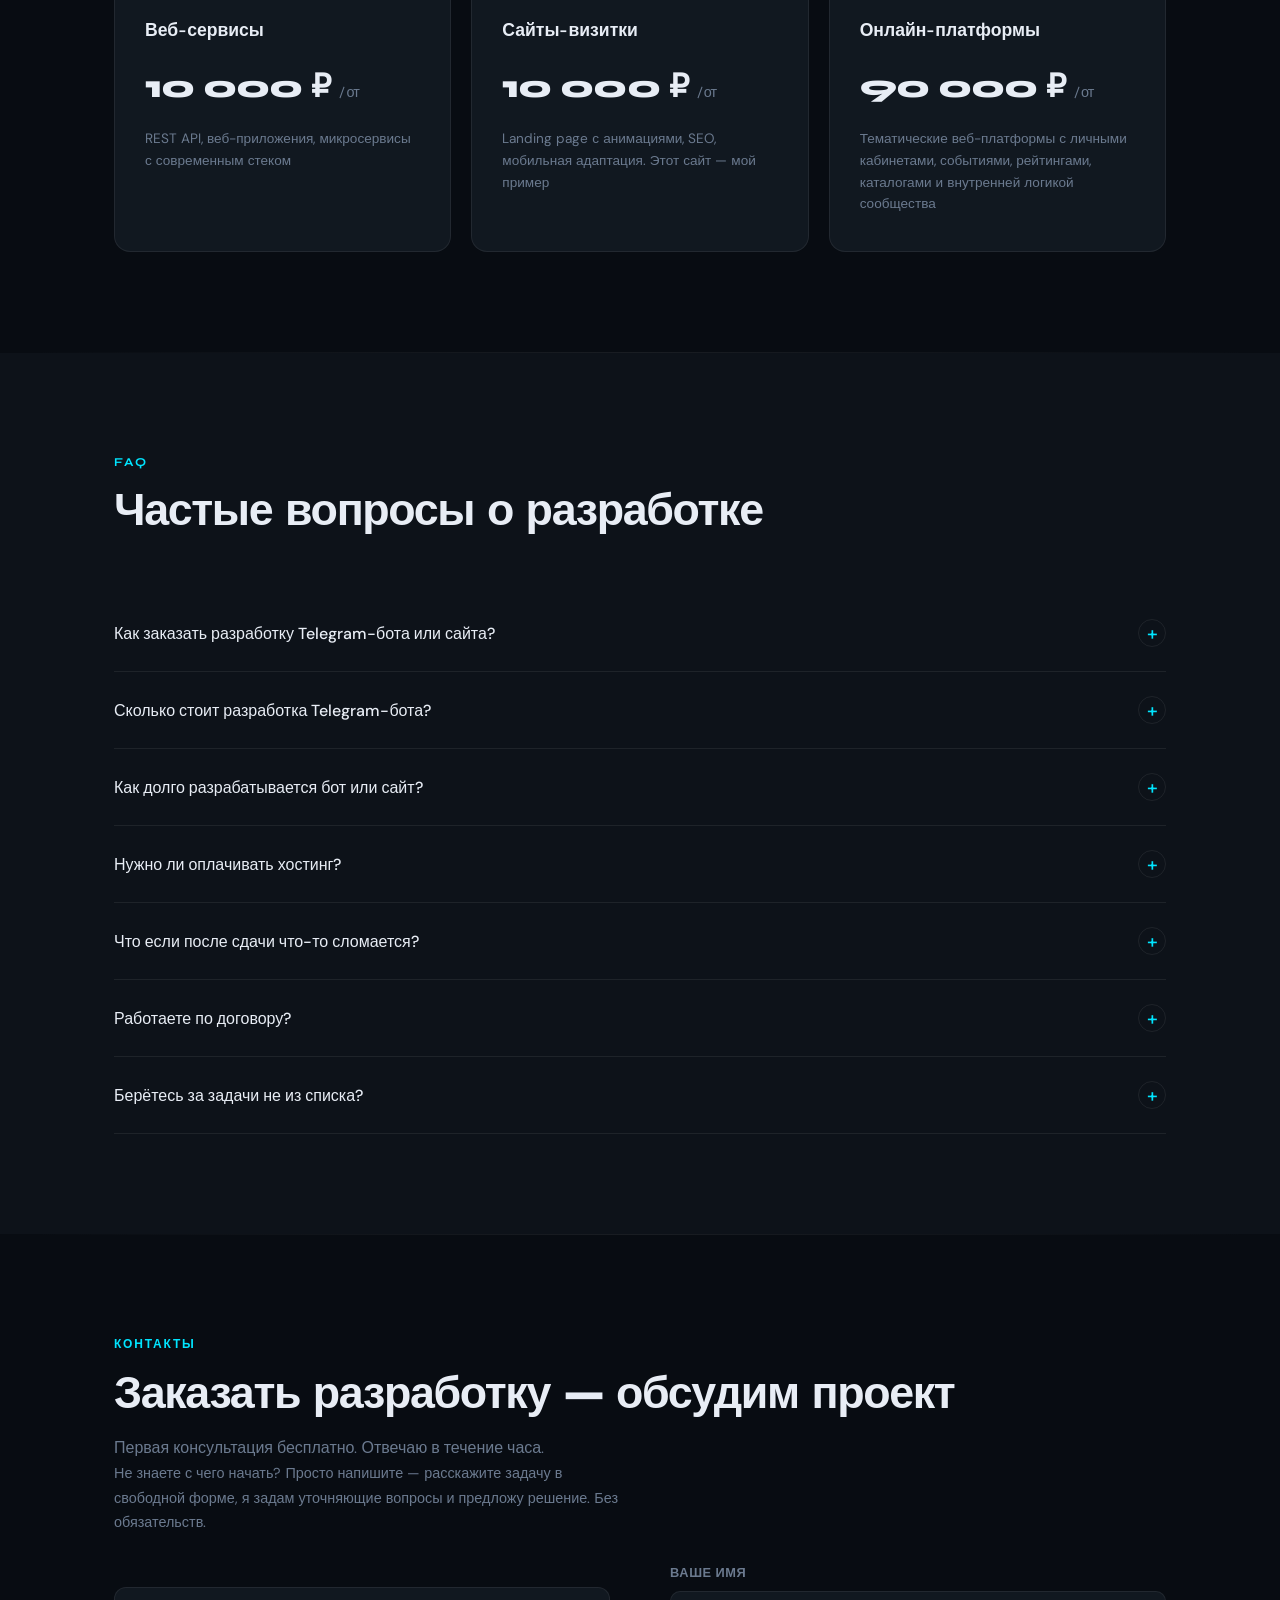
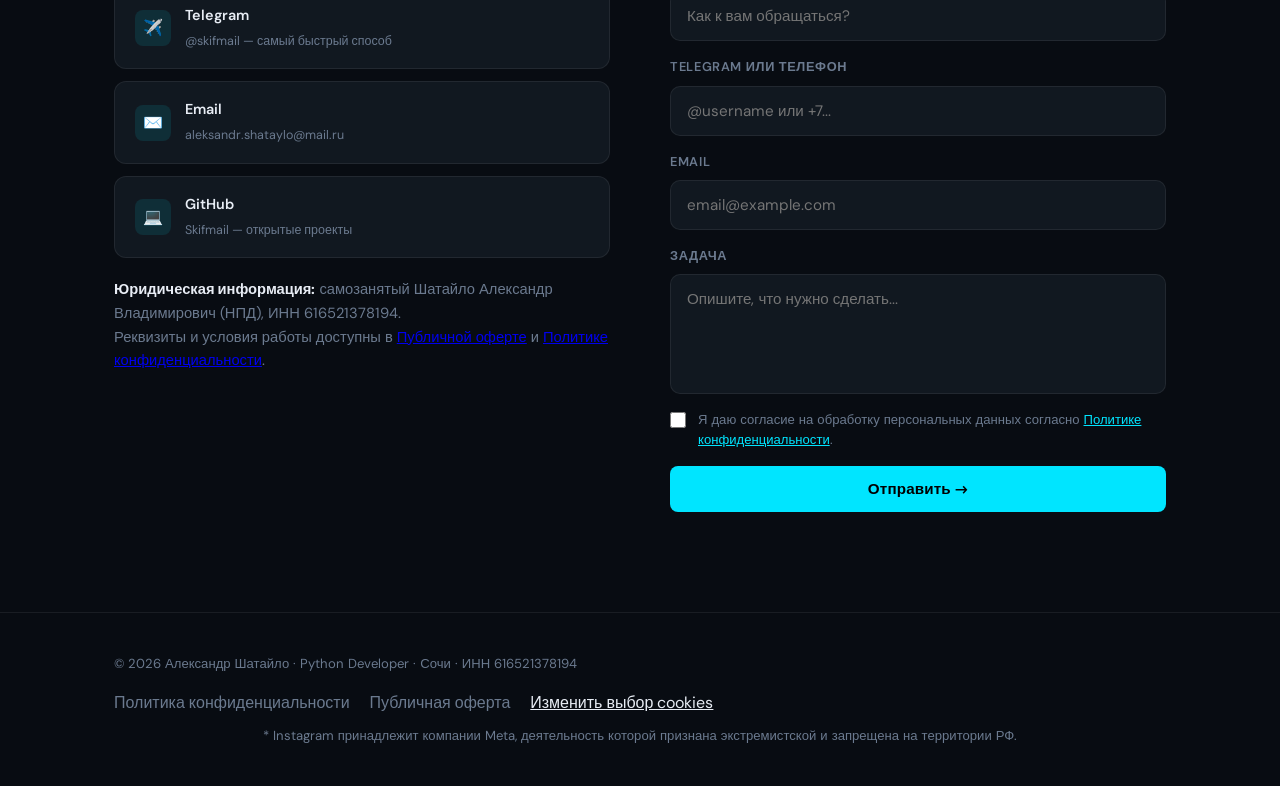
==== commit a39dbdd1: "ADD QR contact" ====
--- a/templates/index.html
+++ b/templates/index.html
@@ -890,6 +890,10 @@
     <a class="contact-qr-link" href="https://www.aleks-shataylo.ru" target="_blank" rel="noopener">www.aleks-shataylo.ru</a>
 </aside>
 
+<a class="contact-save-mobile-btn" href="/contact.vcf" aria-label="Сохранить контакт Александра Шатайло">
+    Сохранить контакт
+</a>
+
 <style>
     .contact-qr-widget {
         position: fixed;
@@ -954,34 +958,44 @@
         border-bottom-color: rgba(255, 255, 255, 0.8);
     }
 
+    .contact-save-mobile-btn {
+        display: none;
+        position: fixed;
+        right: 12px;
+        bottom: 12px;
+        z-index: 1450;
+        padding: 10px 14px;
+        border-radius: 999px;
+        background: linear-gradient(135deg, #00d1ff, #43a4ff);
+        color: #041423;
+        font-weight: 700;
+        font-size: 0.78rem;
+        text-decoration: none;
+        box-shadow: 0 10px 24px rgba(8, 19, 37, 0.45);
+        border: 1px solid rgba(255, 255, 255, 0.45);
+        backdrop-filter: blur(6px);
+    }
+
+    .contact-save-mobile-btn:active {
+        transform: translateY(1px);
+    }
+
     @media (max-width: 900px) {
         .contact-qr-widget {
-            width: 186px;
-            right: 12px;
-            bottom: 12px;
-            border-radius: 14px;
-            padding: 10px;
+            display: none;
         }
 
-        .contact-qr-badge {
-            font-size: 0.64rem;
-            margin-bottom: 8px;
+        .contact-save-mobile-btn {
+            display: inline-block;
         }
-
-        .contact-qr-image {
-            width: 124px;
-            height: 124px;
-            padding: 6px;
-            margin-bottom: 7px;
-        }
-
-        .contact-qr-name {
-            font-size: 0.82rem;
-        }
-
-        .contact-qr-role,
-        .contact-qr-link {
-            font-size: 0.72rem;
+    }
+
+    @media (max-width: 420px) {
+        .contact-save-mobile-btn {
+            right: 10px;
+            bottom: 10px;
+            font-size: 0.74rem;
+            padding: 9px 12px;
         }
     }
 </style>
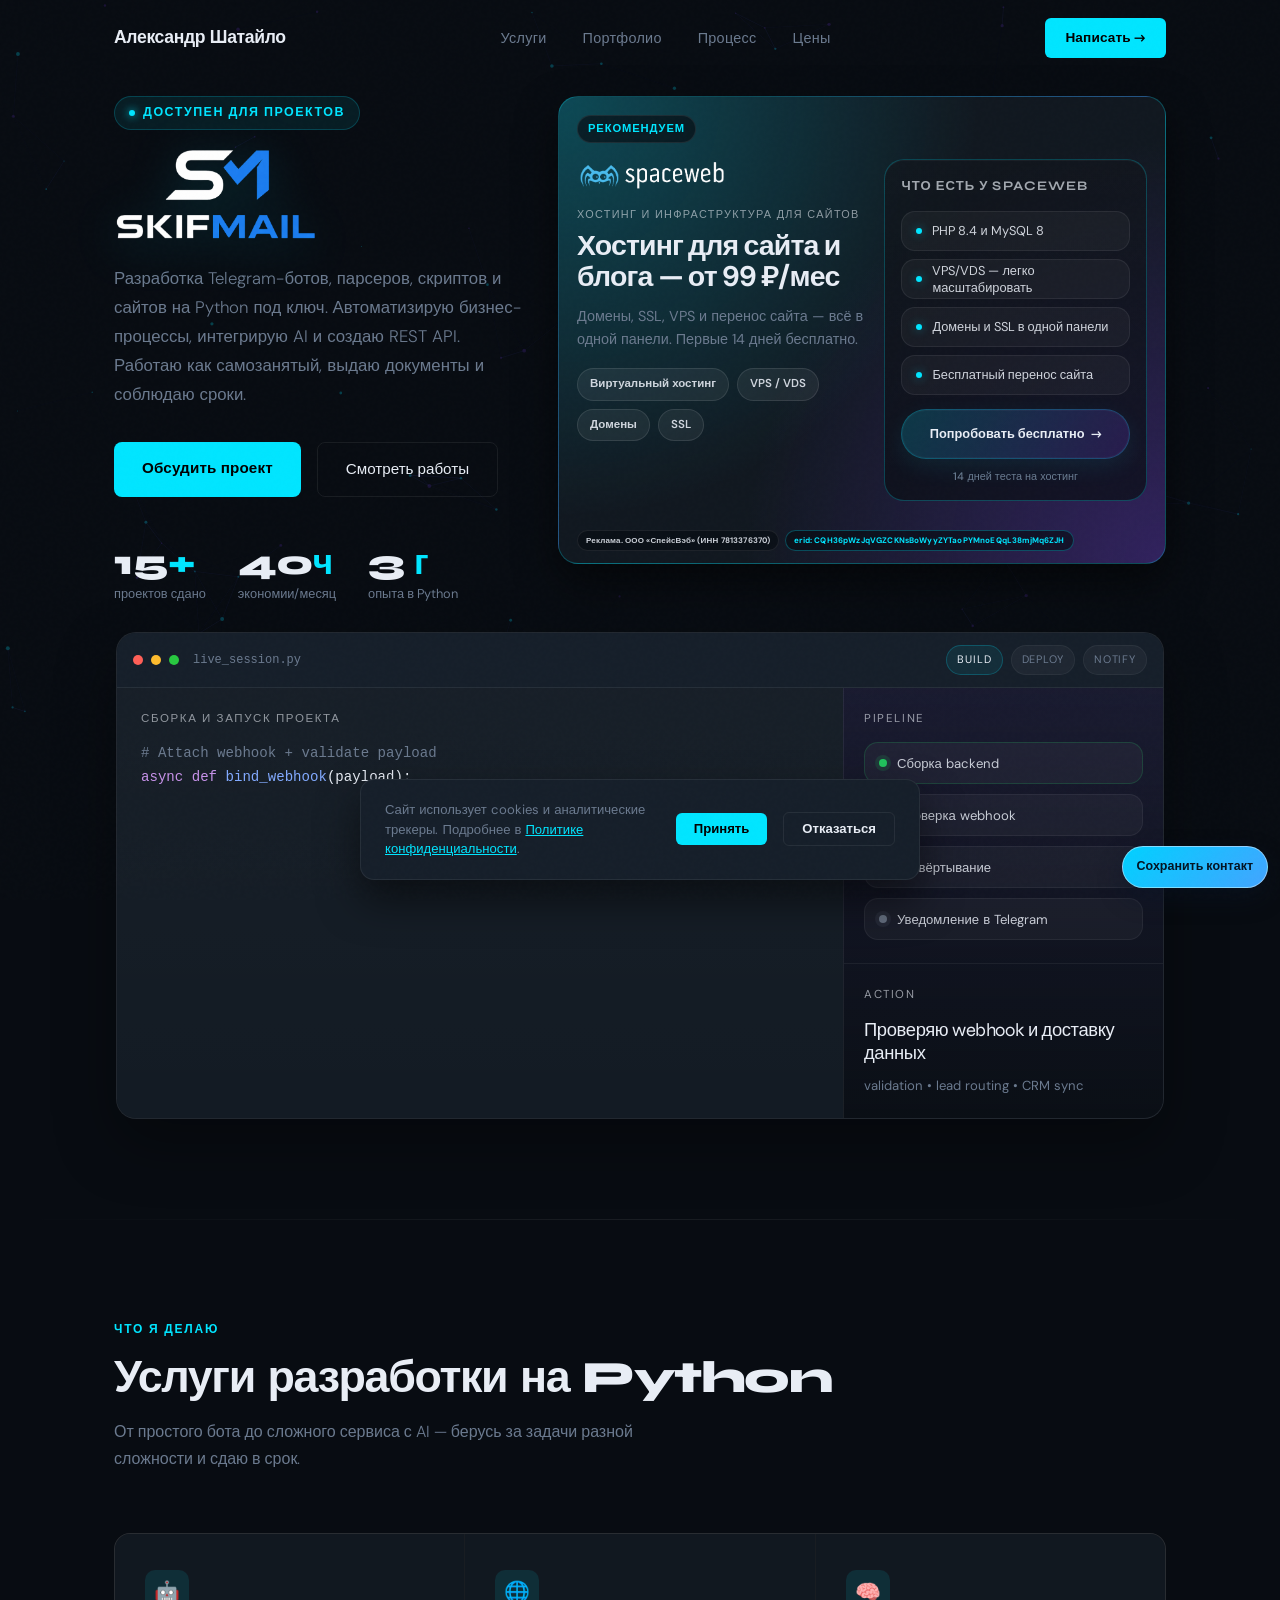
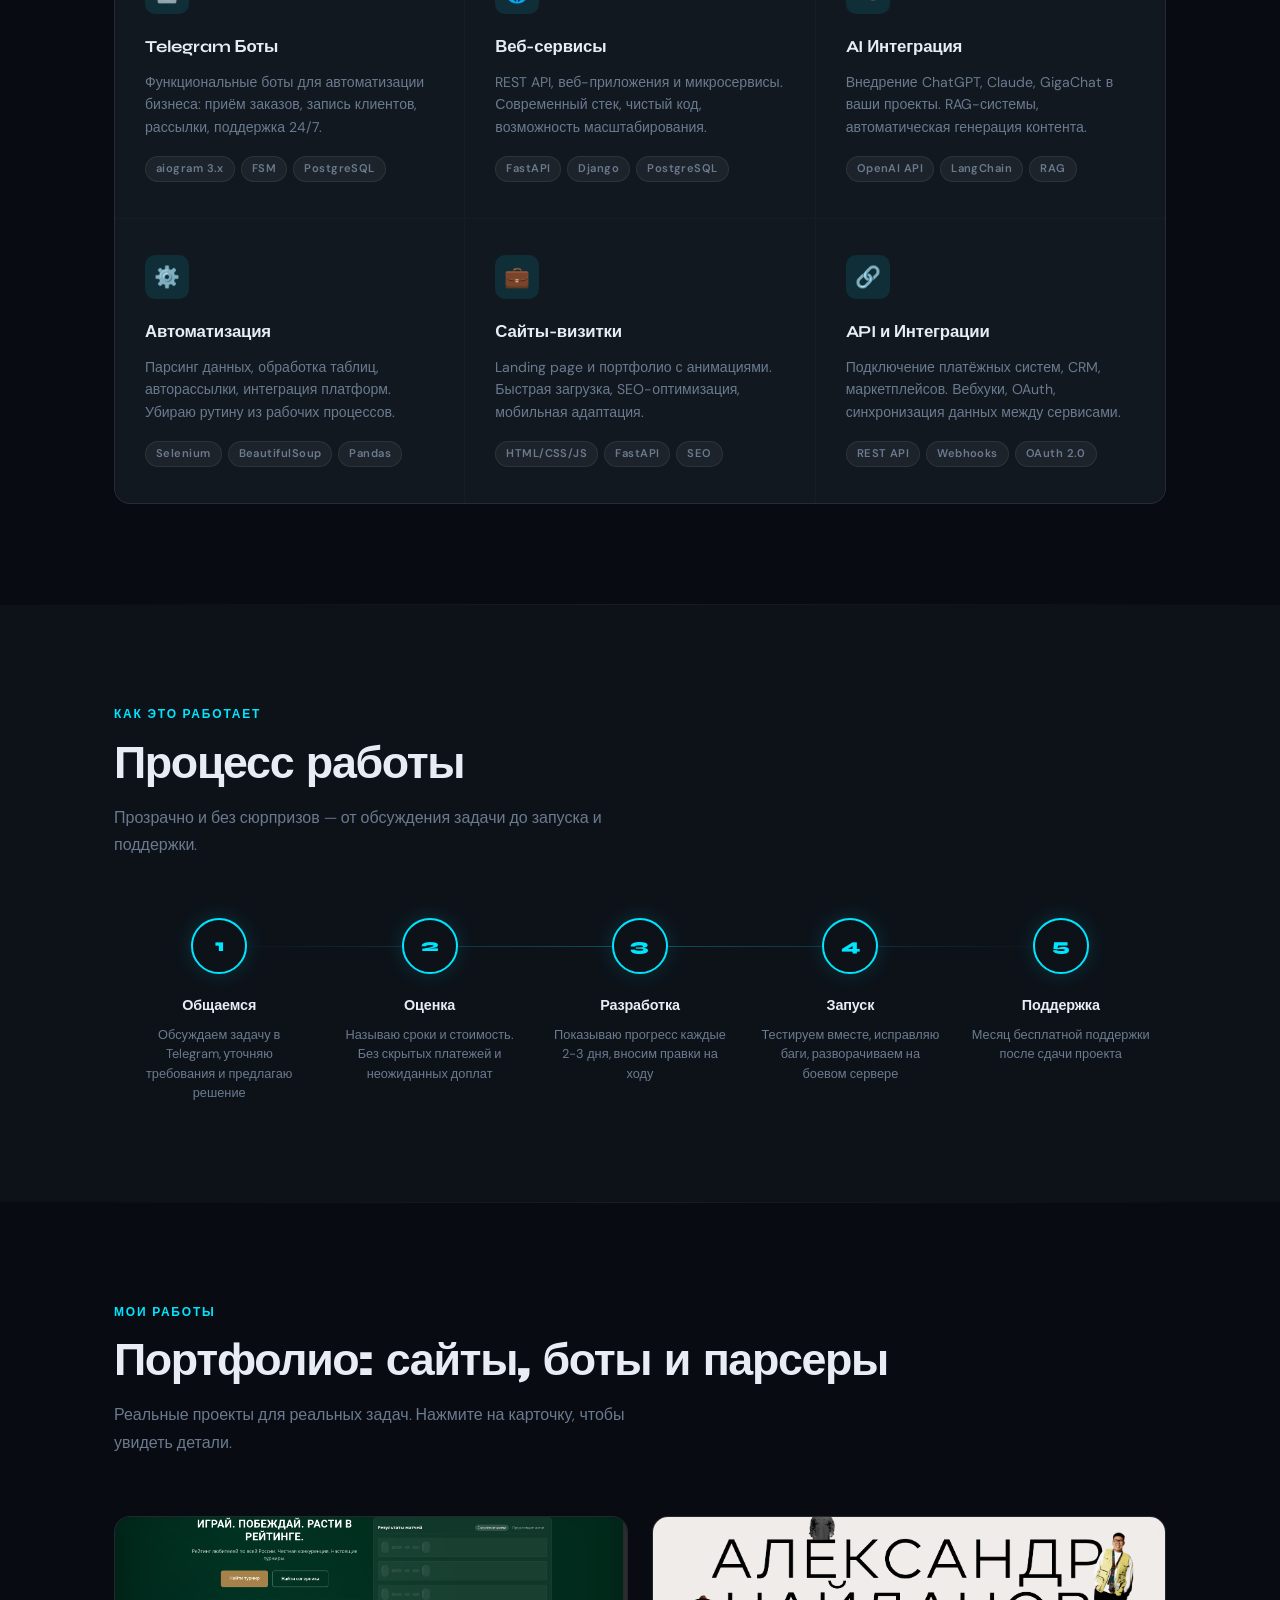
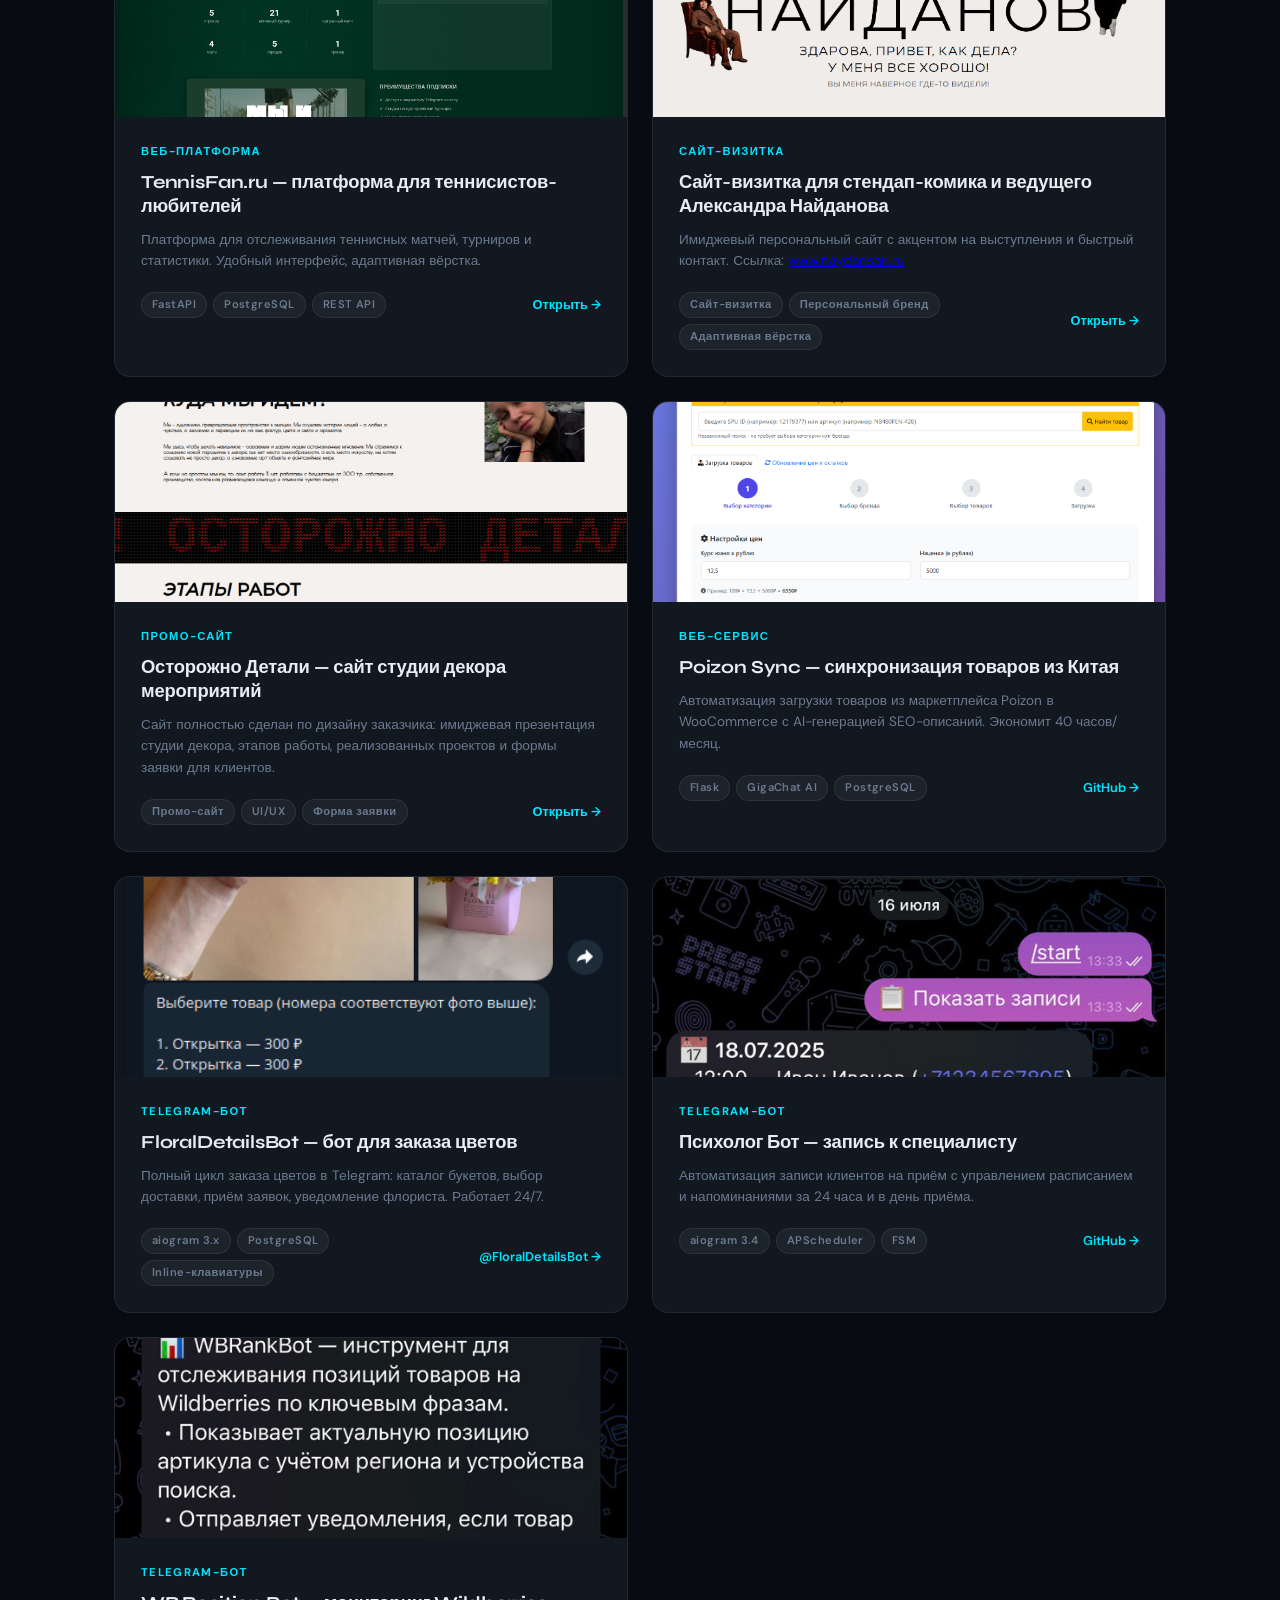
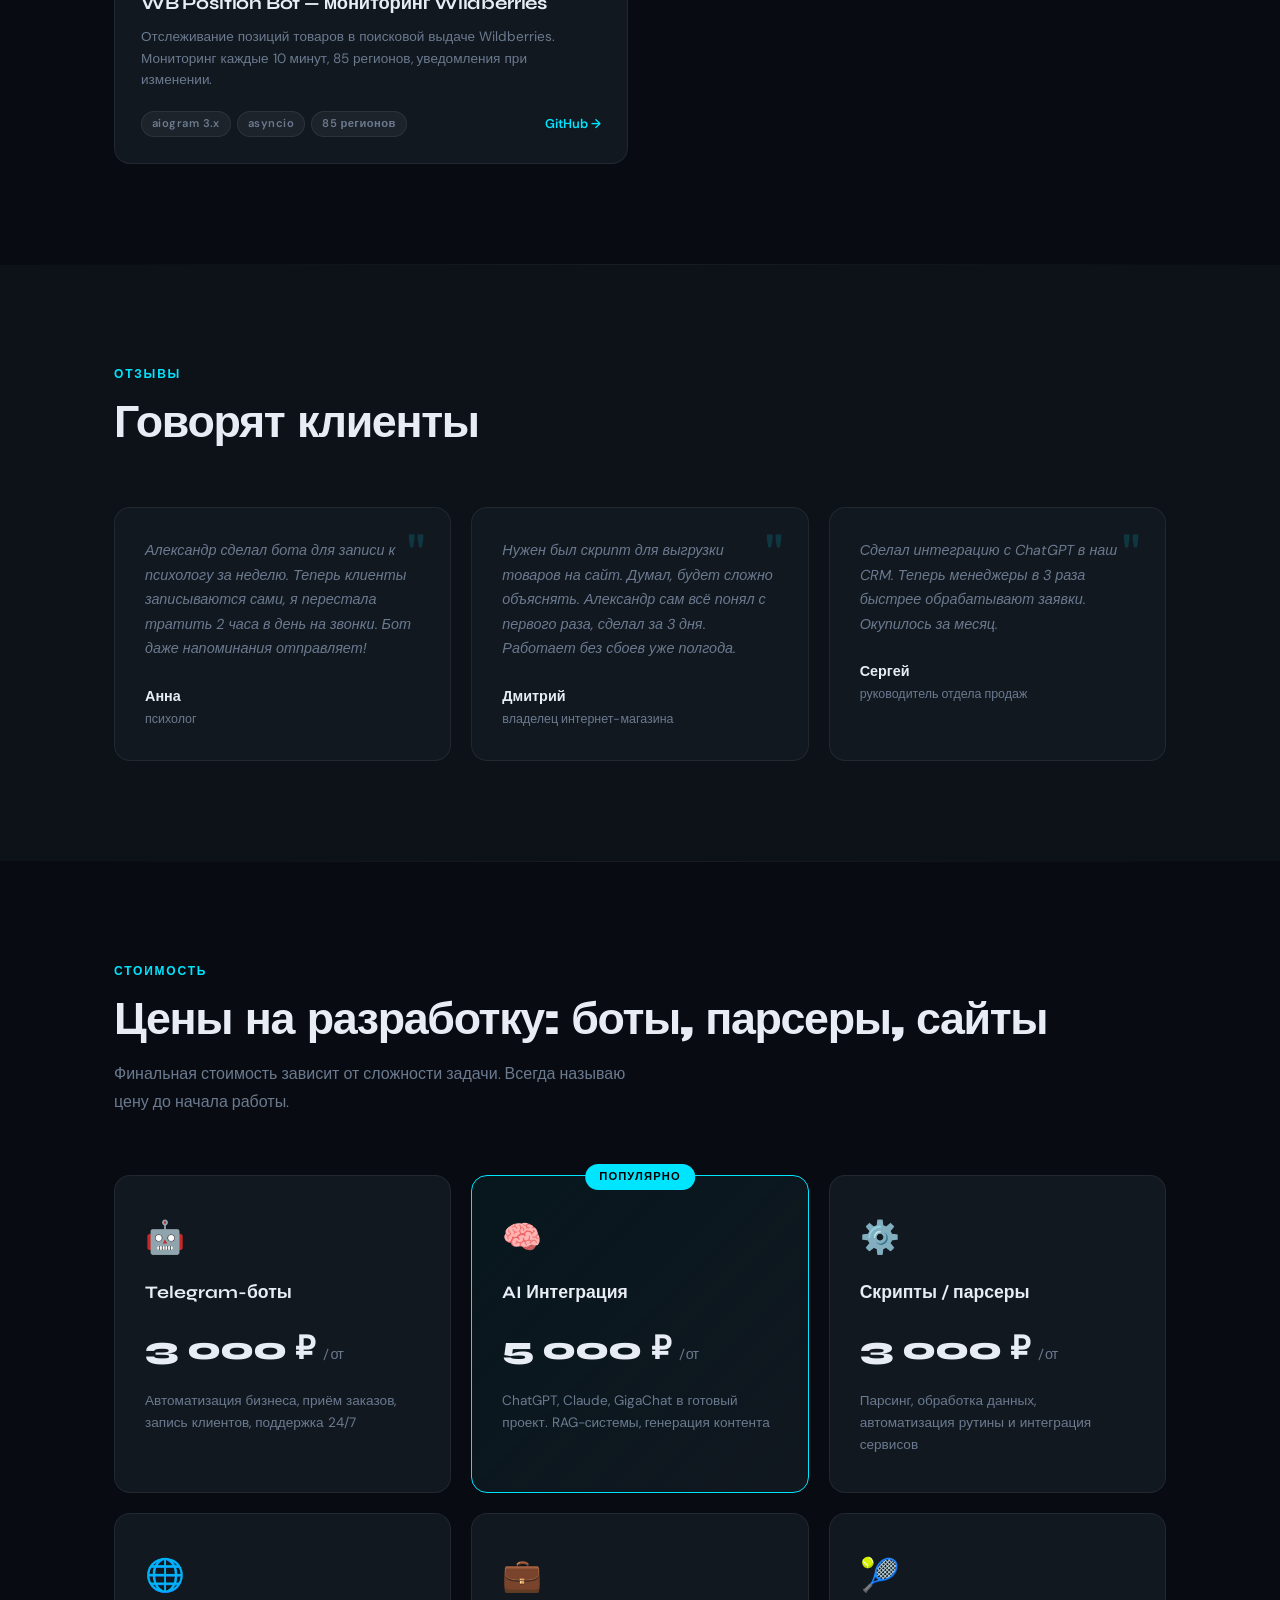
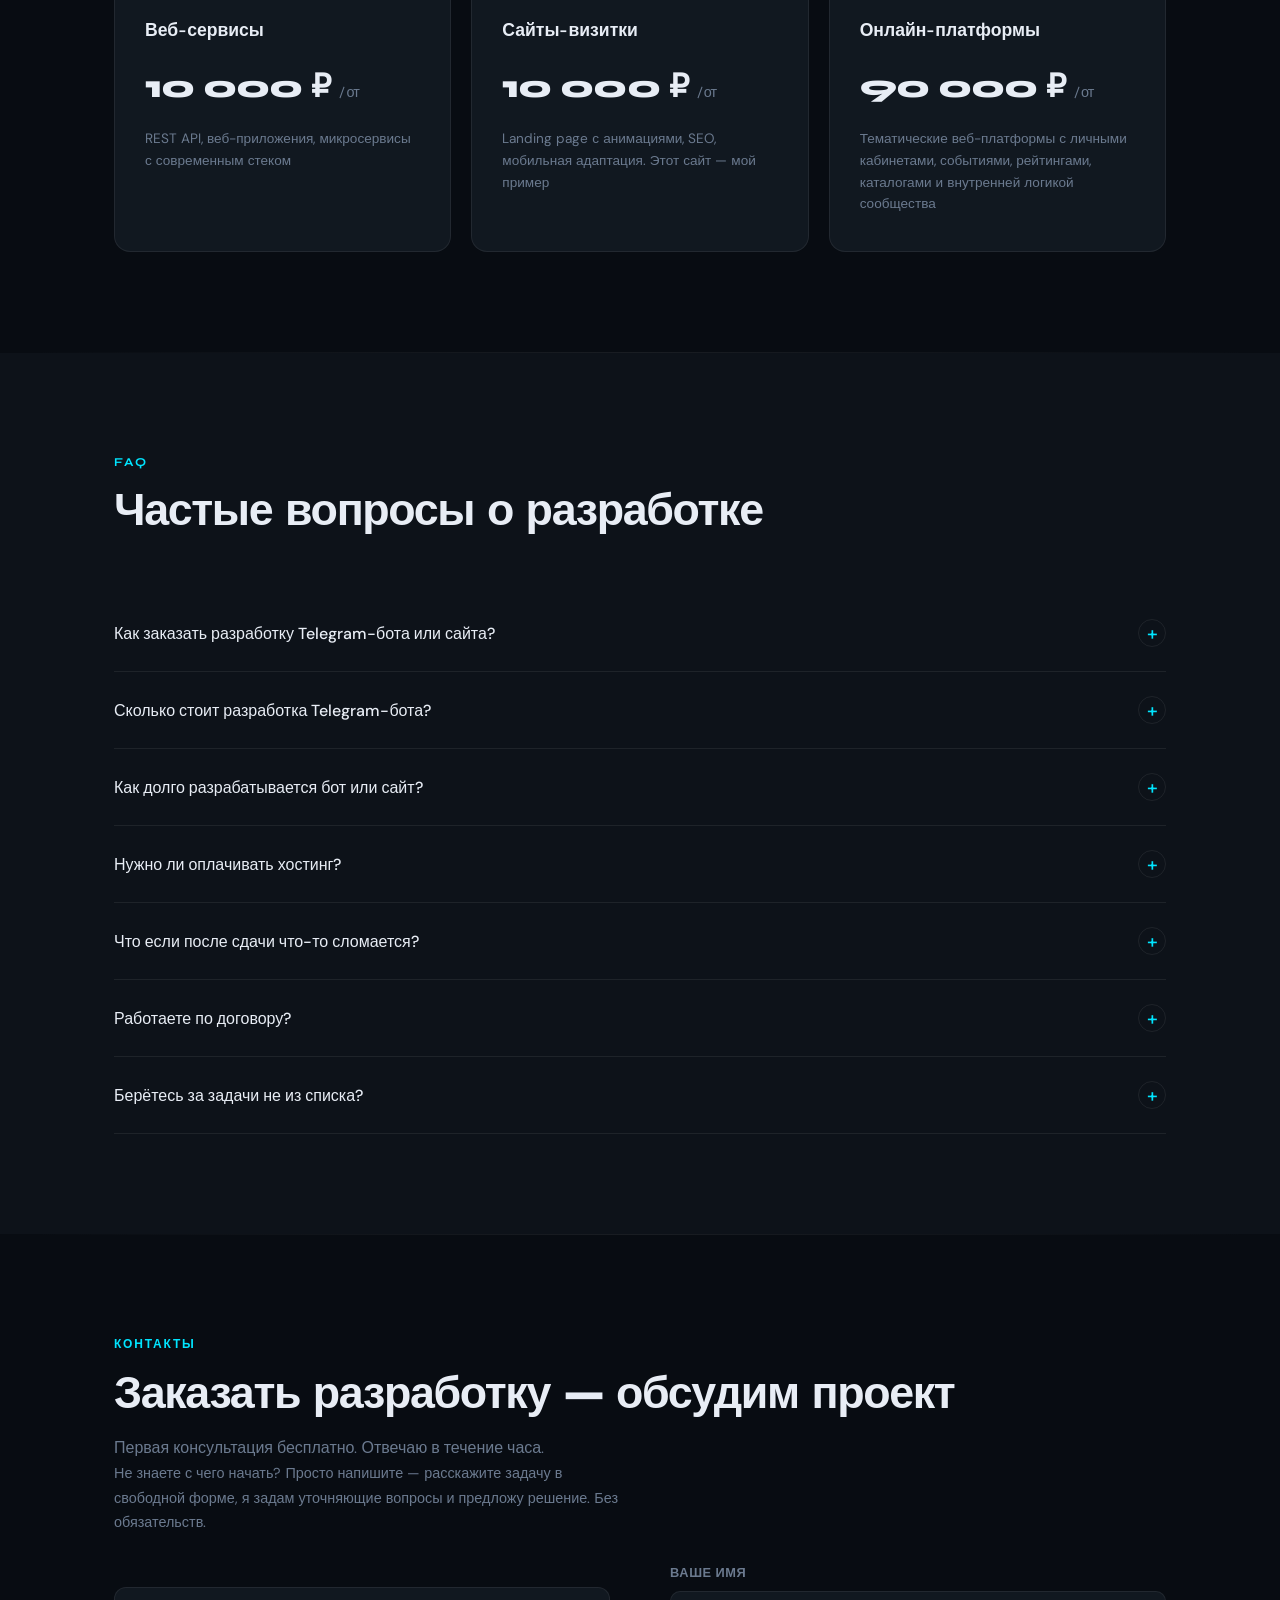
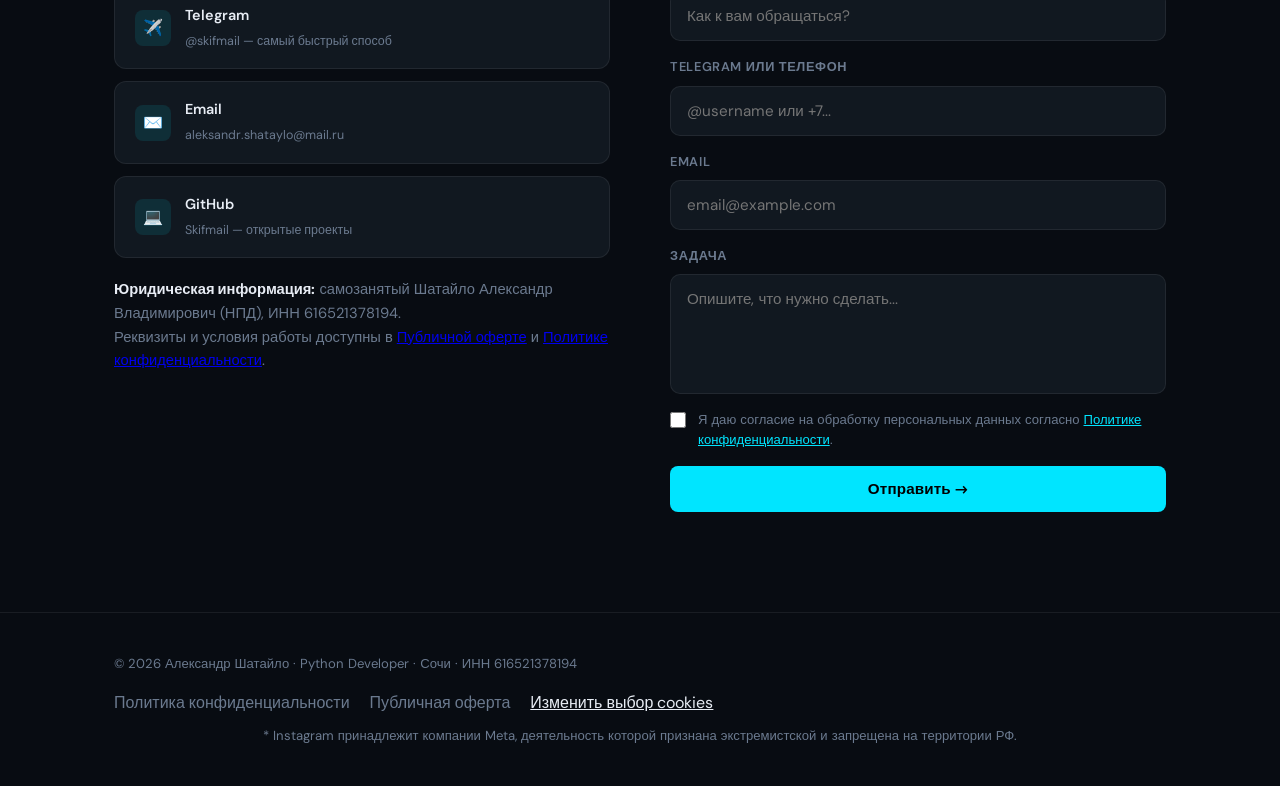
==== commit b9634844: "ADD QR contact" ====
--- a/templates/index.html
+++ b/templates/index.html
@@ -980,7 +980,7 @@
         transform: translateY(1px);
     }
 
-    @media (max-width: 900px) {
+    @media (max-width: 1280px) {
         .contact-qr-widget {
             display: none;
         }
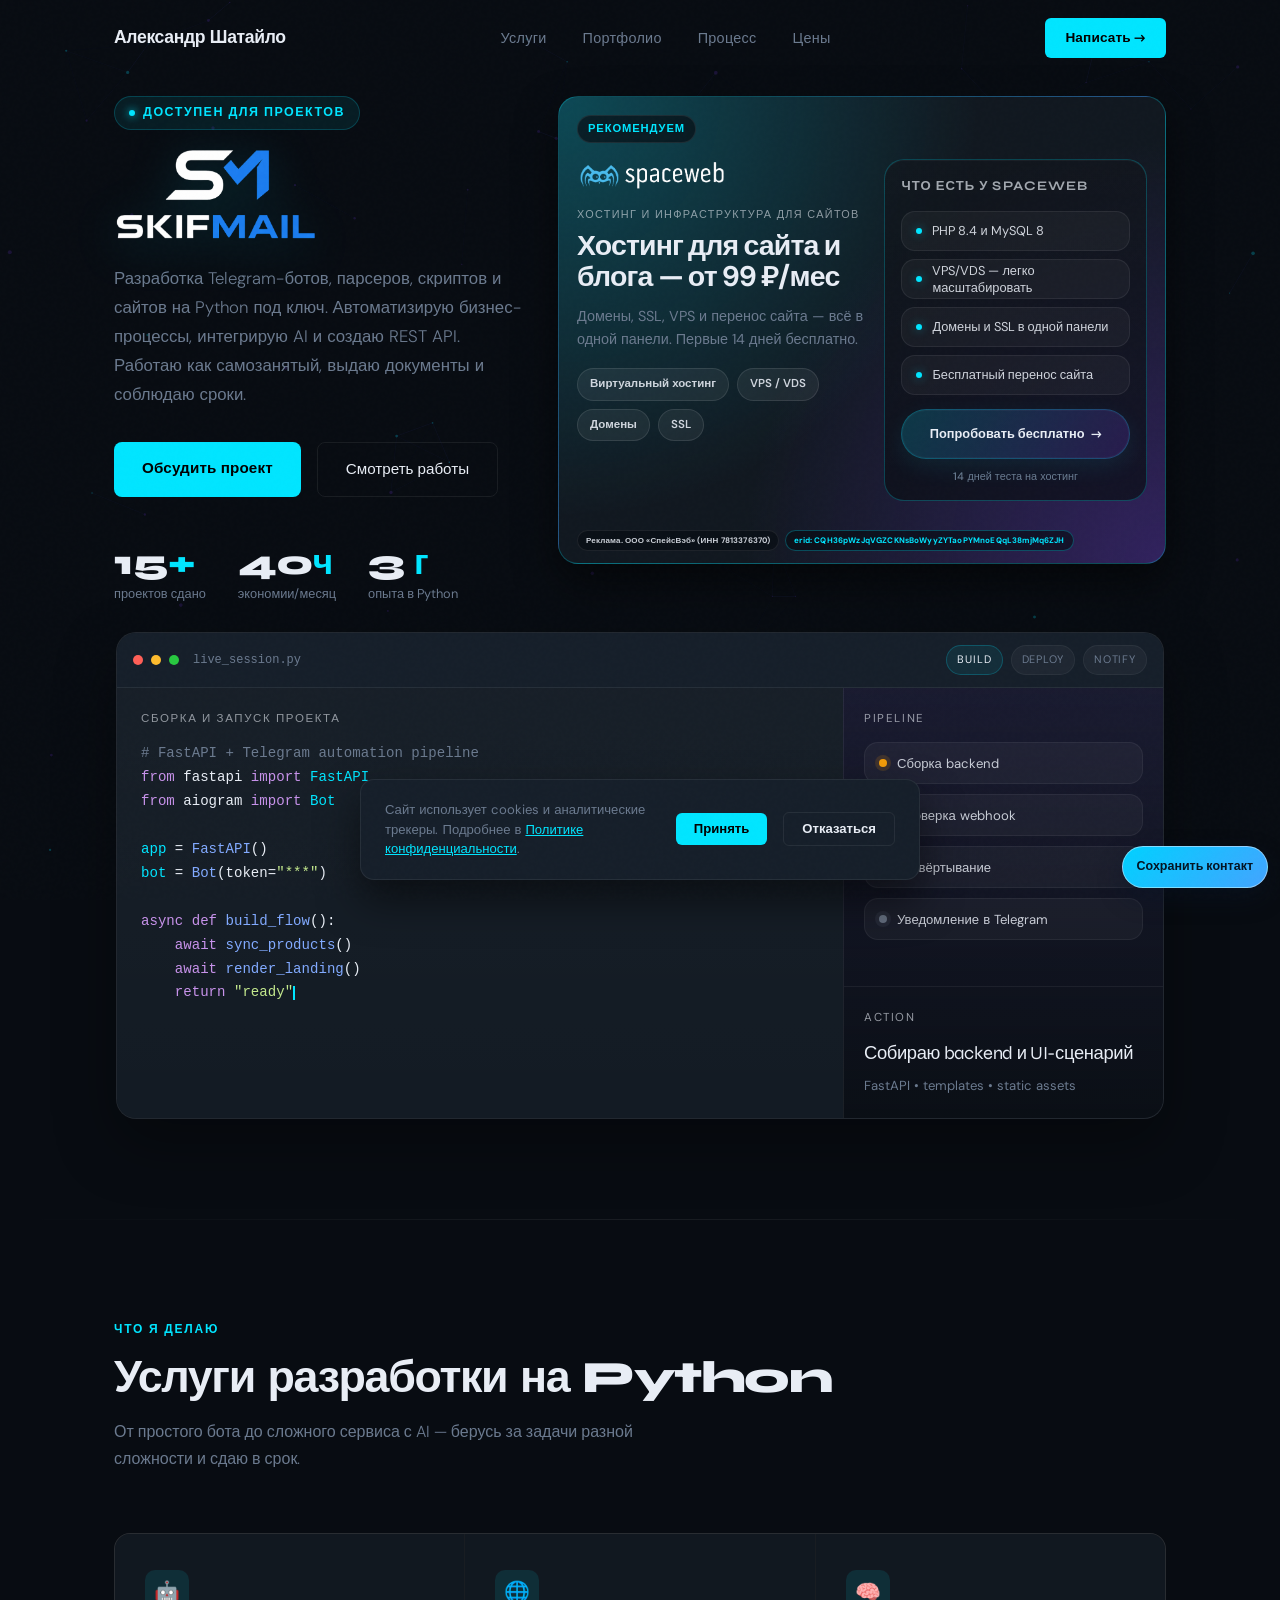
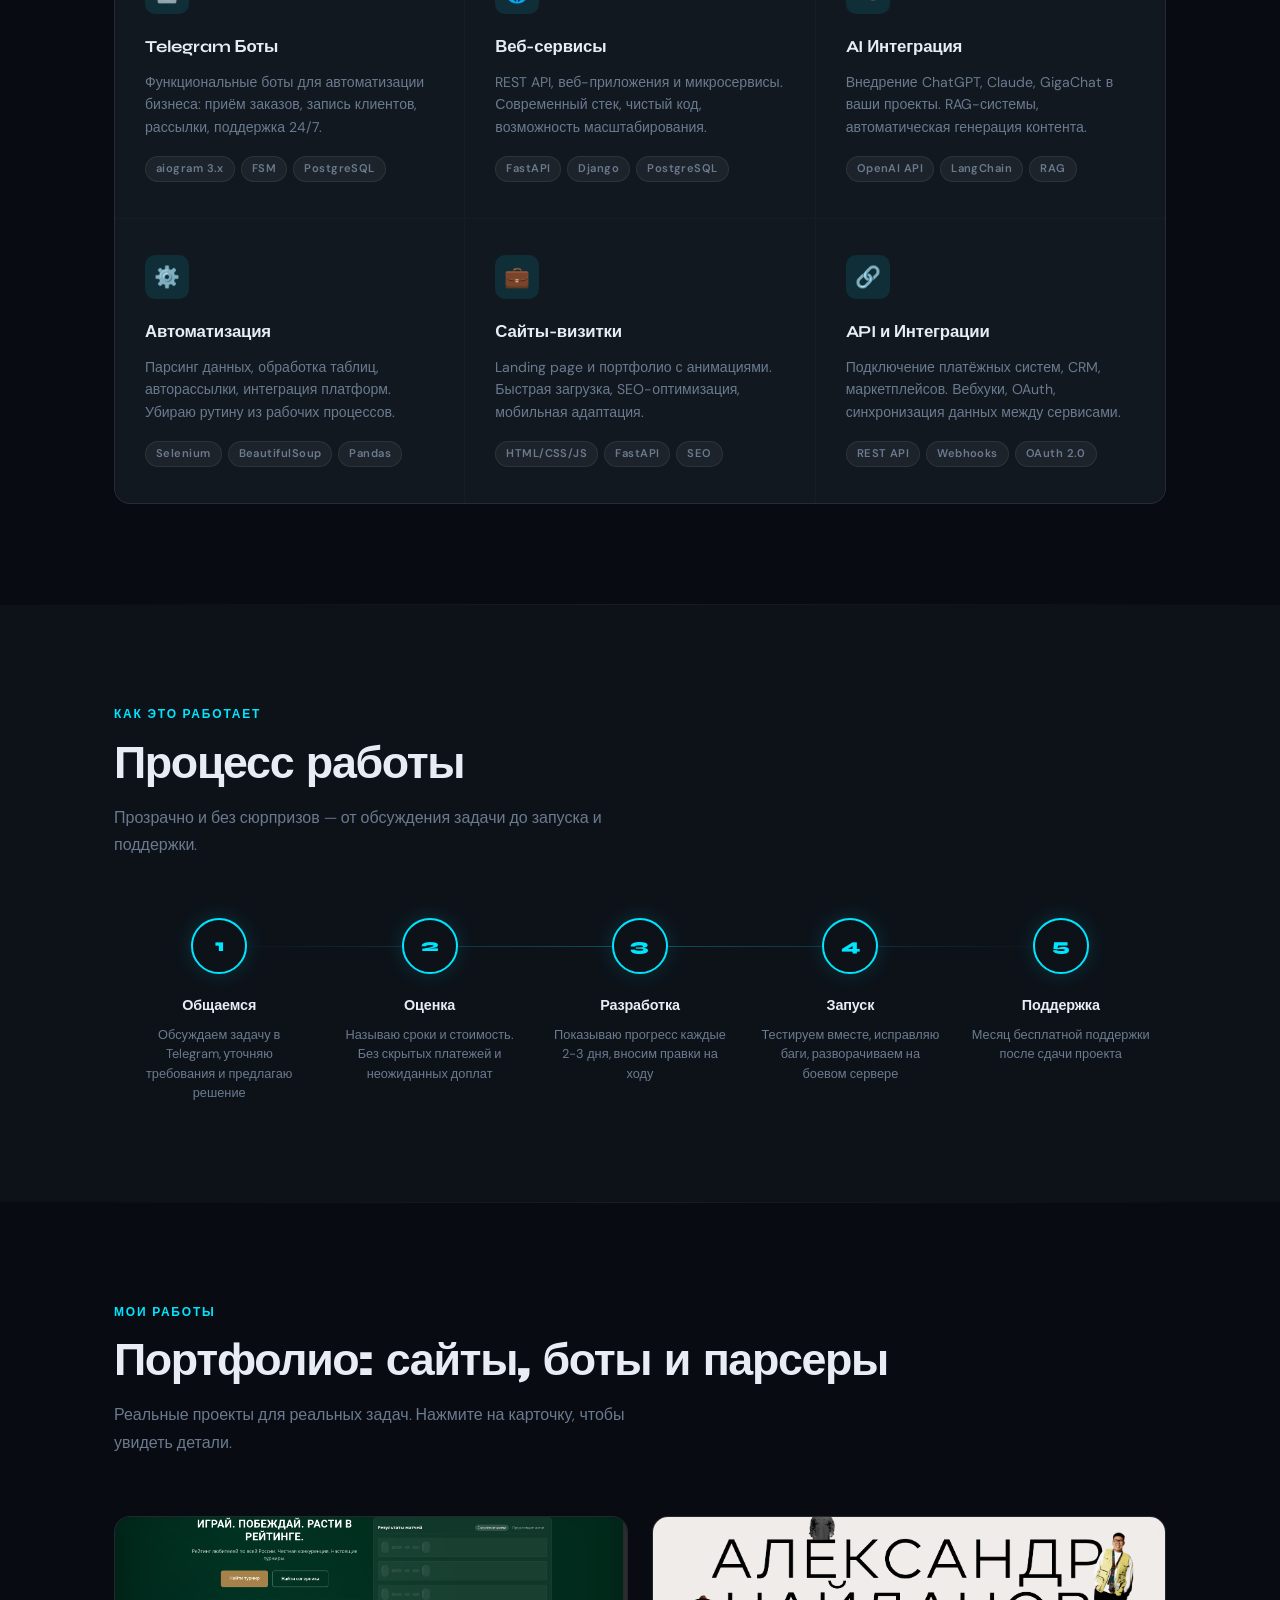
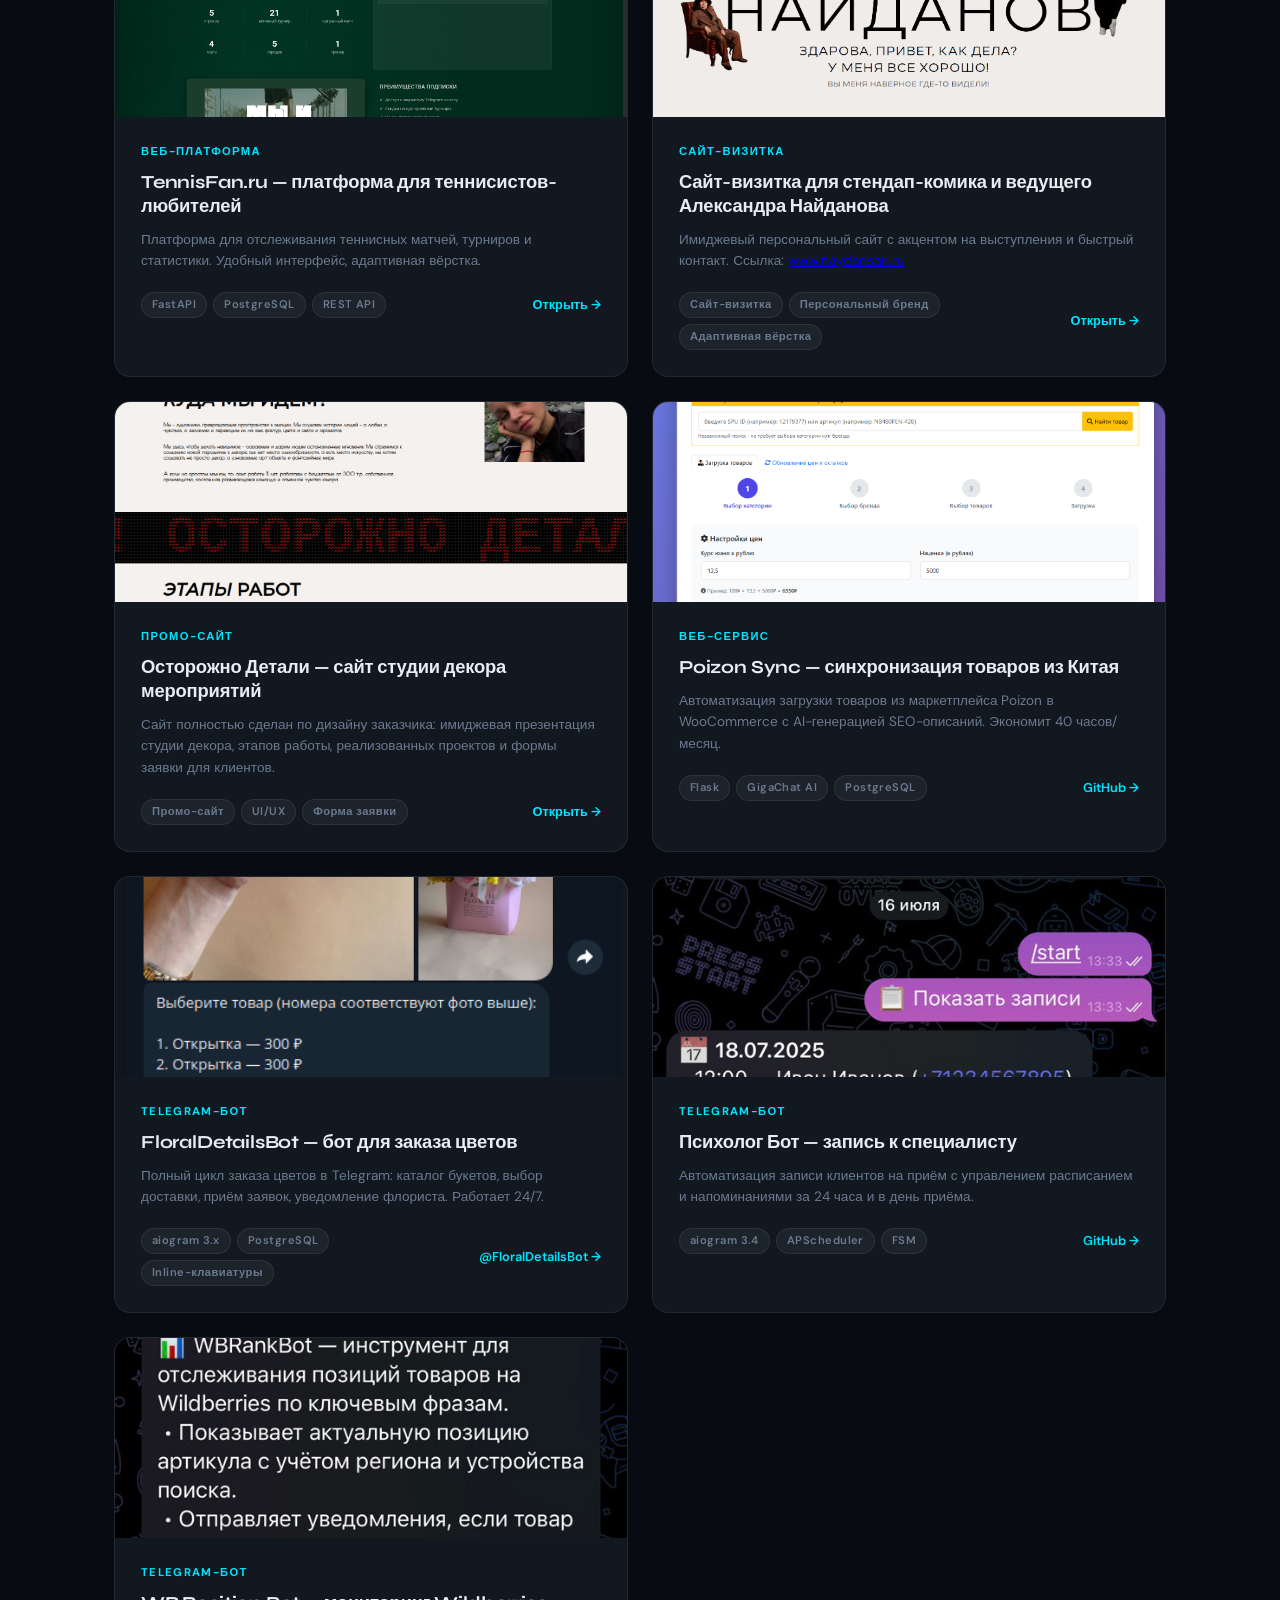
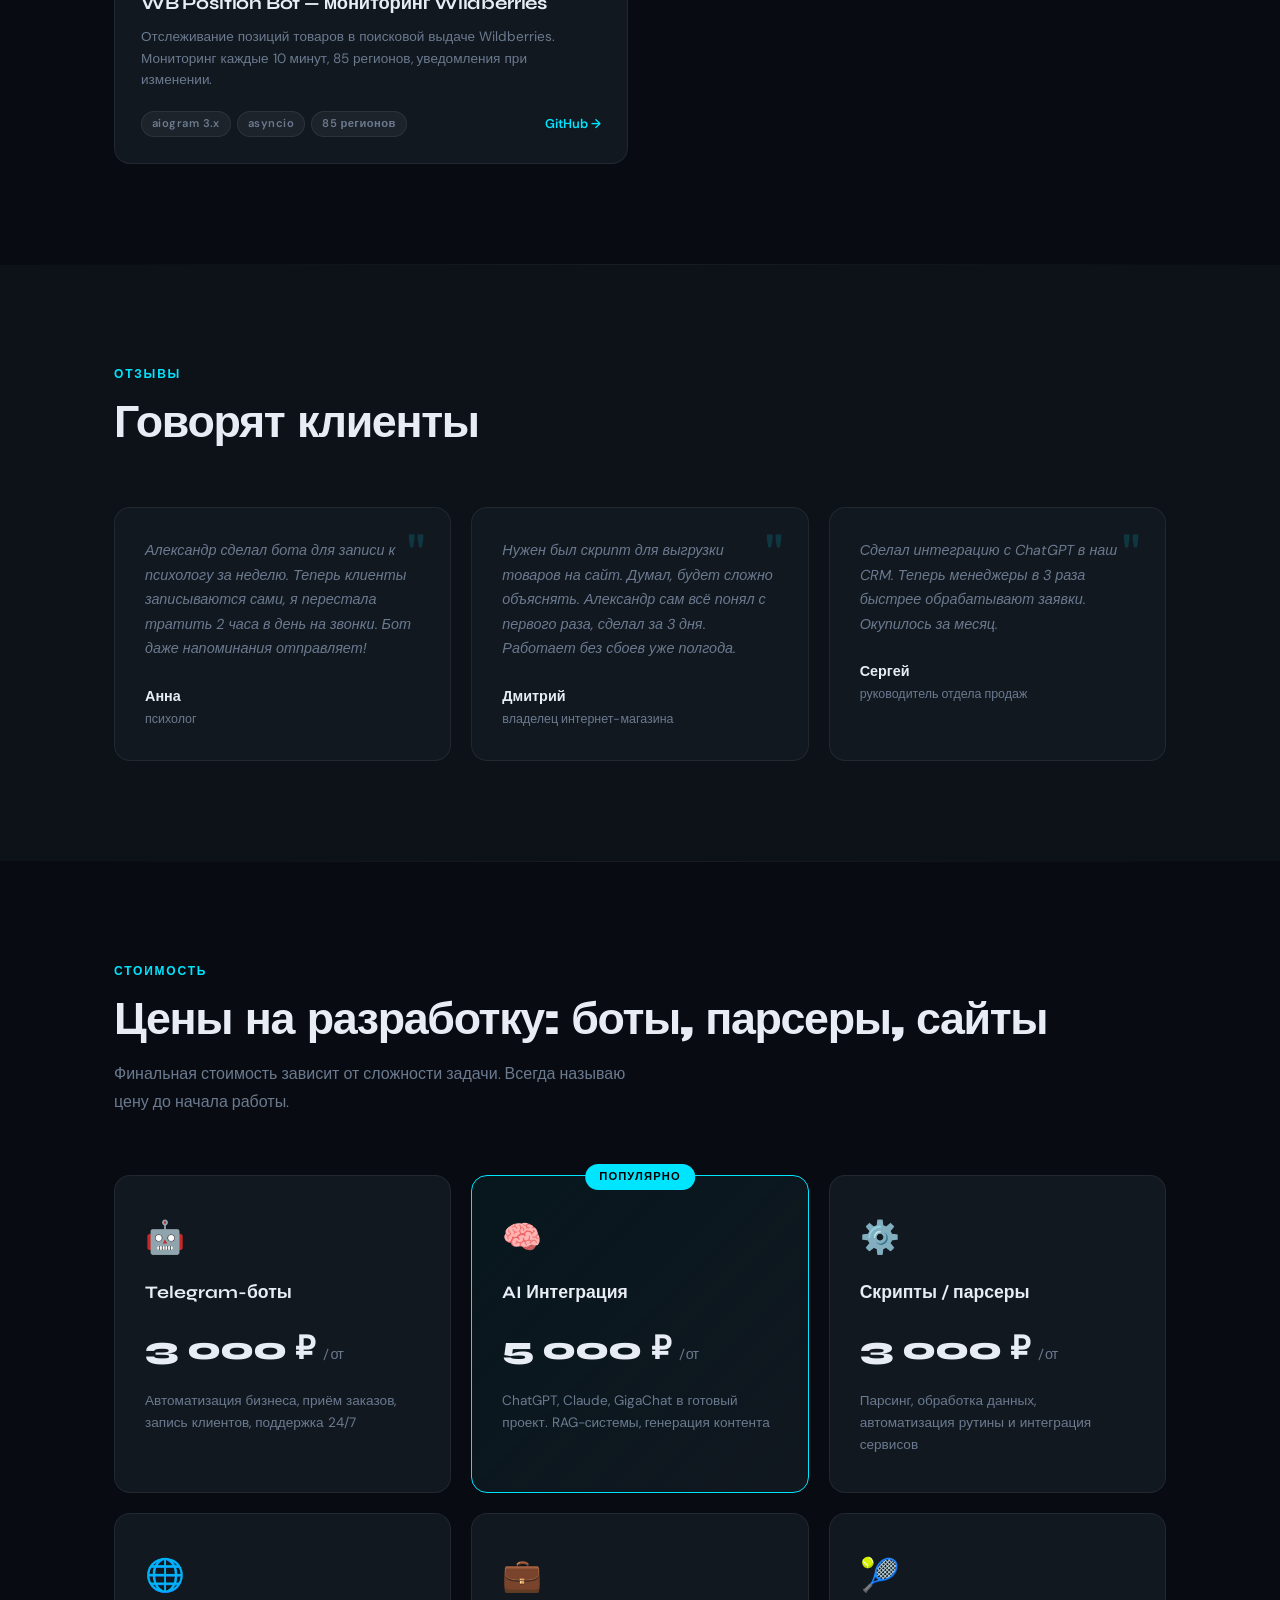
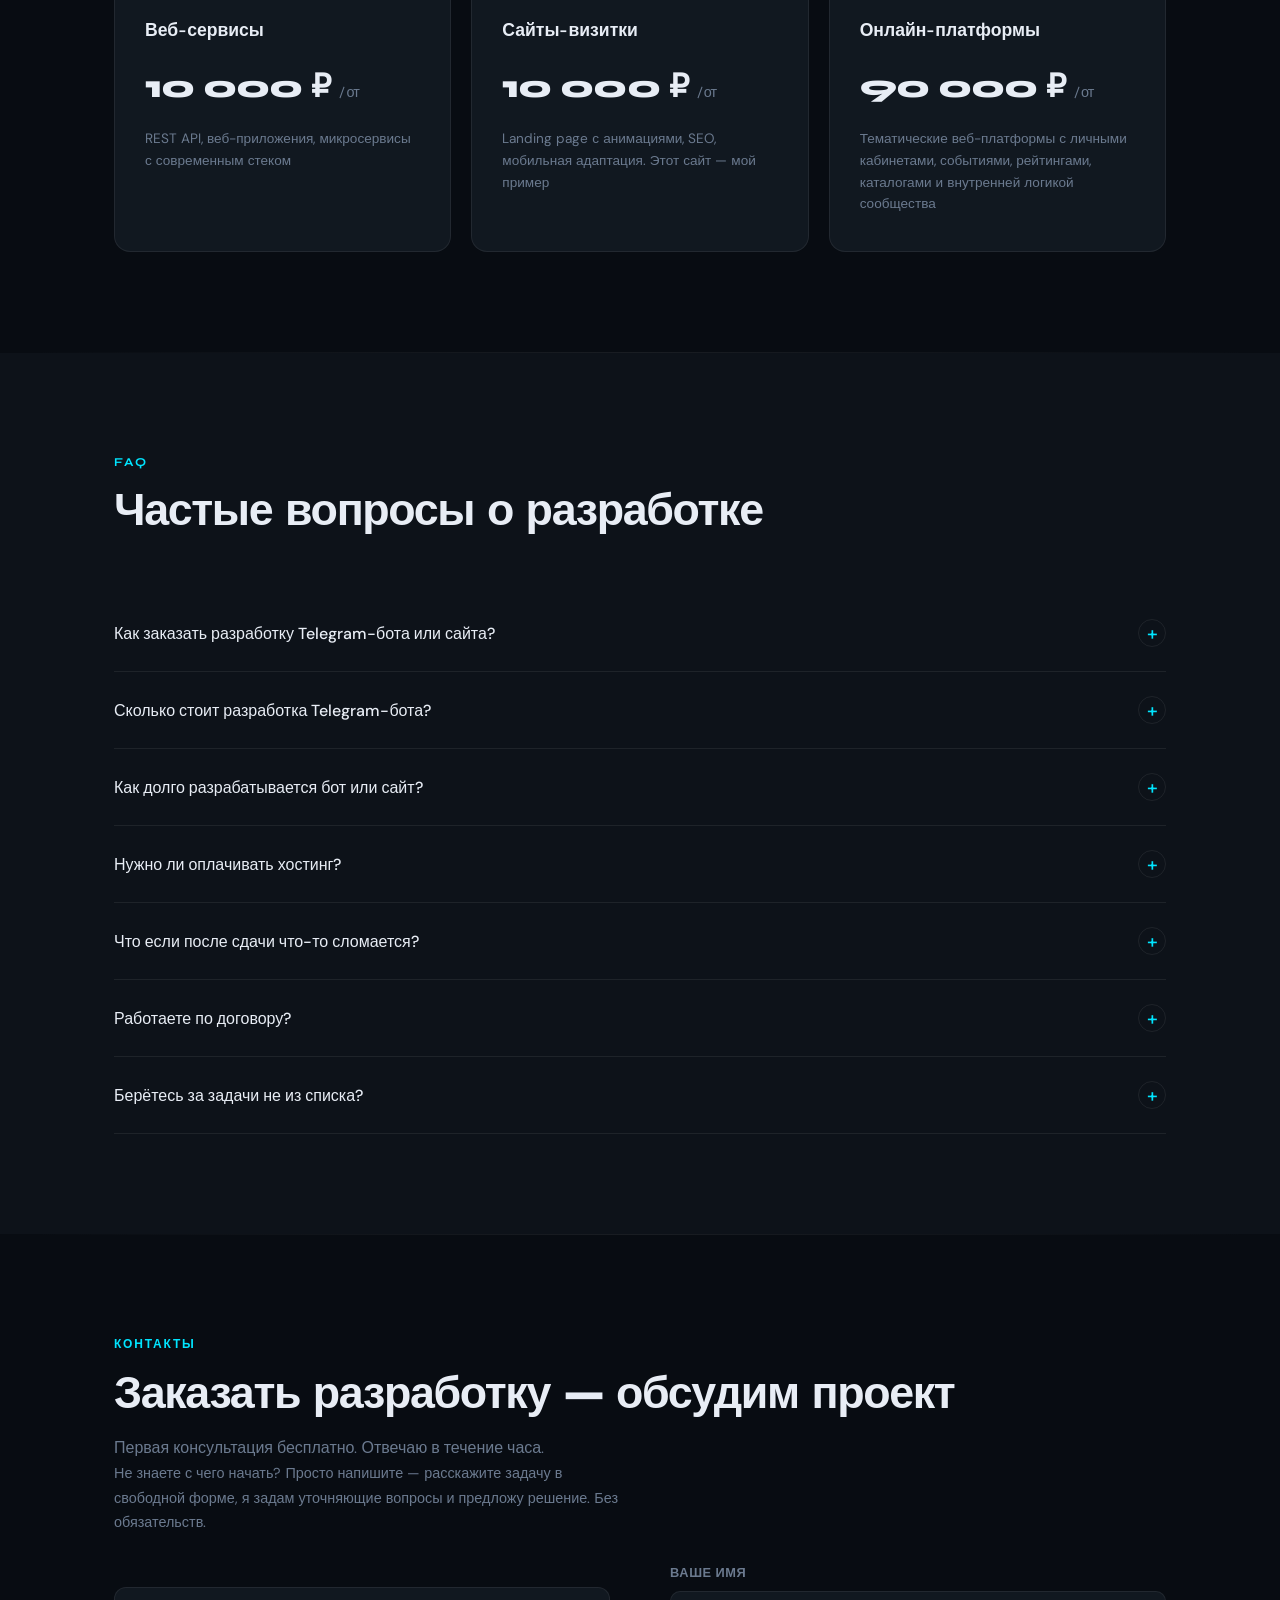
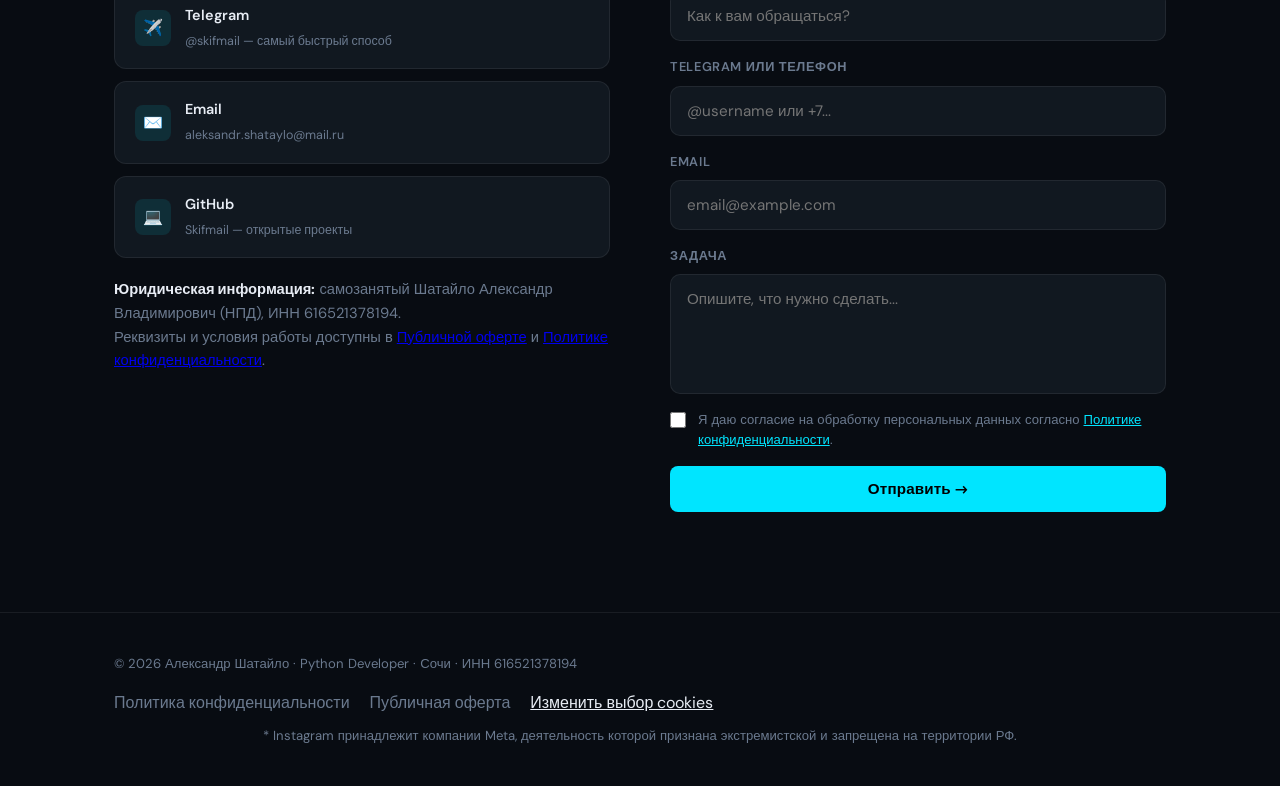
==== commit 2931f271: "ADD QR contact" ====
--- a/templates/index.html
+++ b/templates/index.html
@@ -4,7 +4,7 @@
     <meta charset="UTF-8">
     <meta name="viewport" content="width=device-width, initial-scale=1.0">
     <link rel="canonical" href="https://aleks-shataylo.ru/">
-    <title>Разработка сайтов и Telegram-ботов на Python — Александр Шатайло (SKIFMAIL)</title>
+    <title>Разработка сайтов и Telegram-ботов — Александр Шатайло (SKIFMAIL)</title>
     <meta name="description" content="Разработка сайтов, Telegram-ботов, парсеров и скриптов на Python. FastAPI, aiogram 3, AI-интеграция. Работаю как самозанятый, цены от 3 000 ₽, первая консультация бесплатно.">
     <meta name="author" content="Александр Шатайло | SKIFMAIL">
     <meta name="robots" content="index, follow, max-snippet:-1, max-image-preview:large, max-video-preview:-1">
@@ -55,7 +55,7 @@
       "jobTitle": "Разработчик программного обеспечения, фрилансер",
       "worksFor": { "@type": "Organization", "name": "Freelance" },
       "sameAs": [ "https://t.me/skifmail", "https://github.com/Skifmail" ],
-      "description": "Разработчик программного обеспечения. Специализируюсь на создании Telegram-ботов, парсеров, скриптов автоматизации, REST API и AI-интеграции для бизнеса.",
+      "description": "Разработчик программного обеспечения. Специализируюсь на создании сайтов, Telegram-ботов, парсеров, скриптов автоматизации, REST API и AI-интеграции для бизнеса.",
       "knowsAbout": [
         "Разработка Telegram-ботов на Python",
         "Разработка парсеров и скриптов на Python",
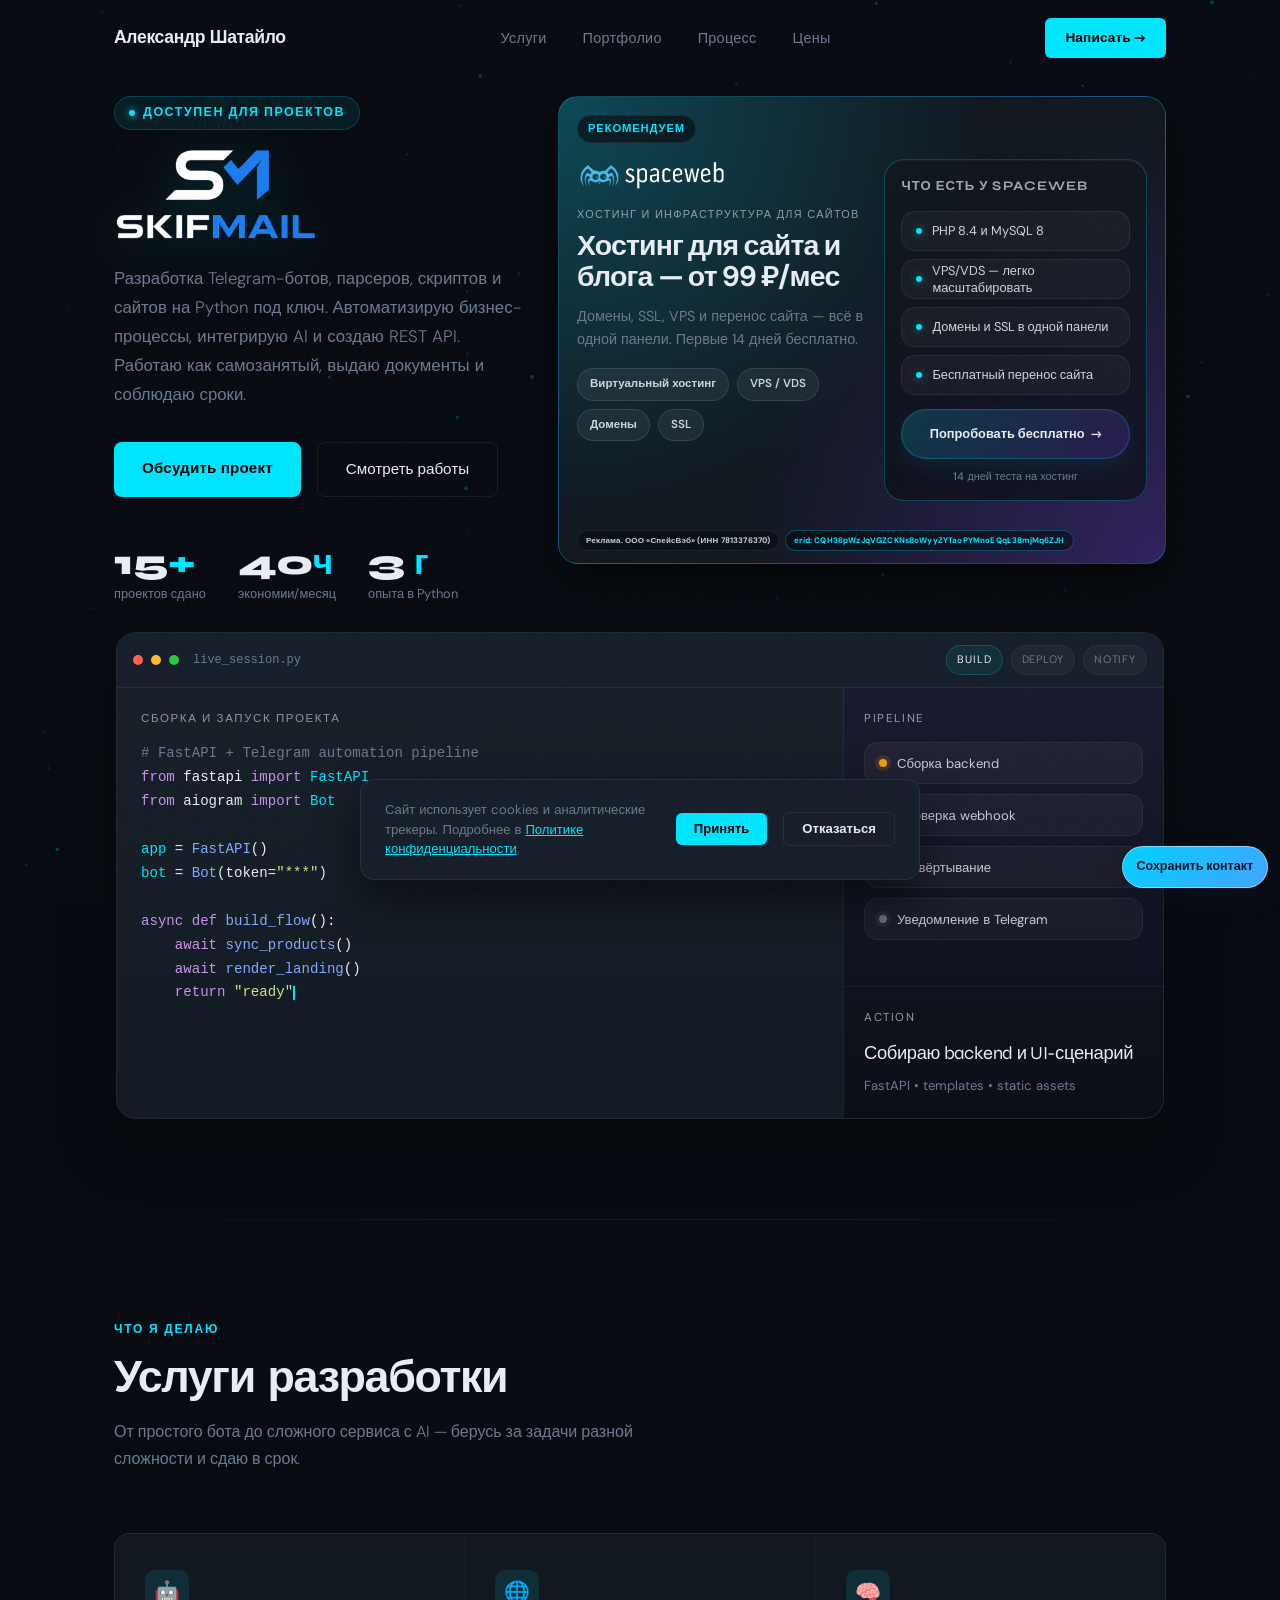
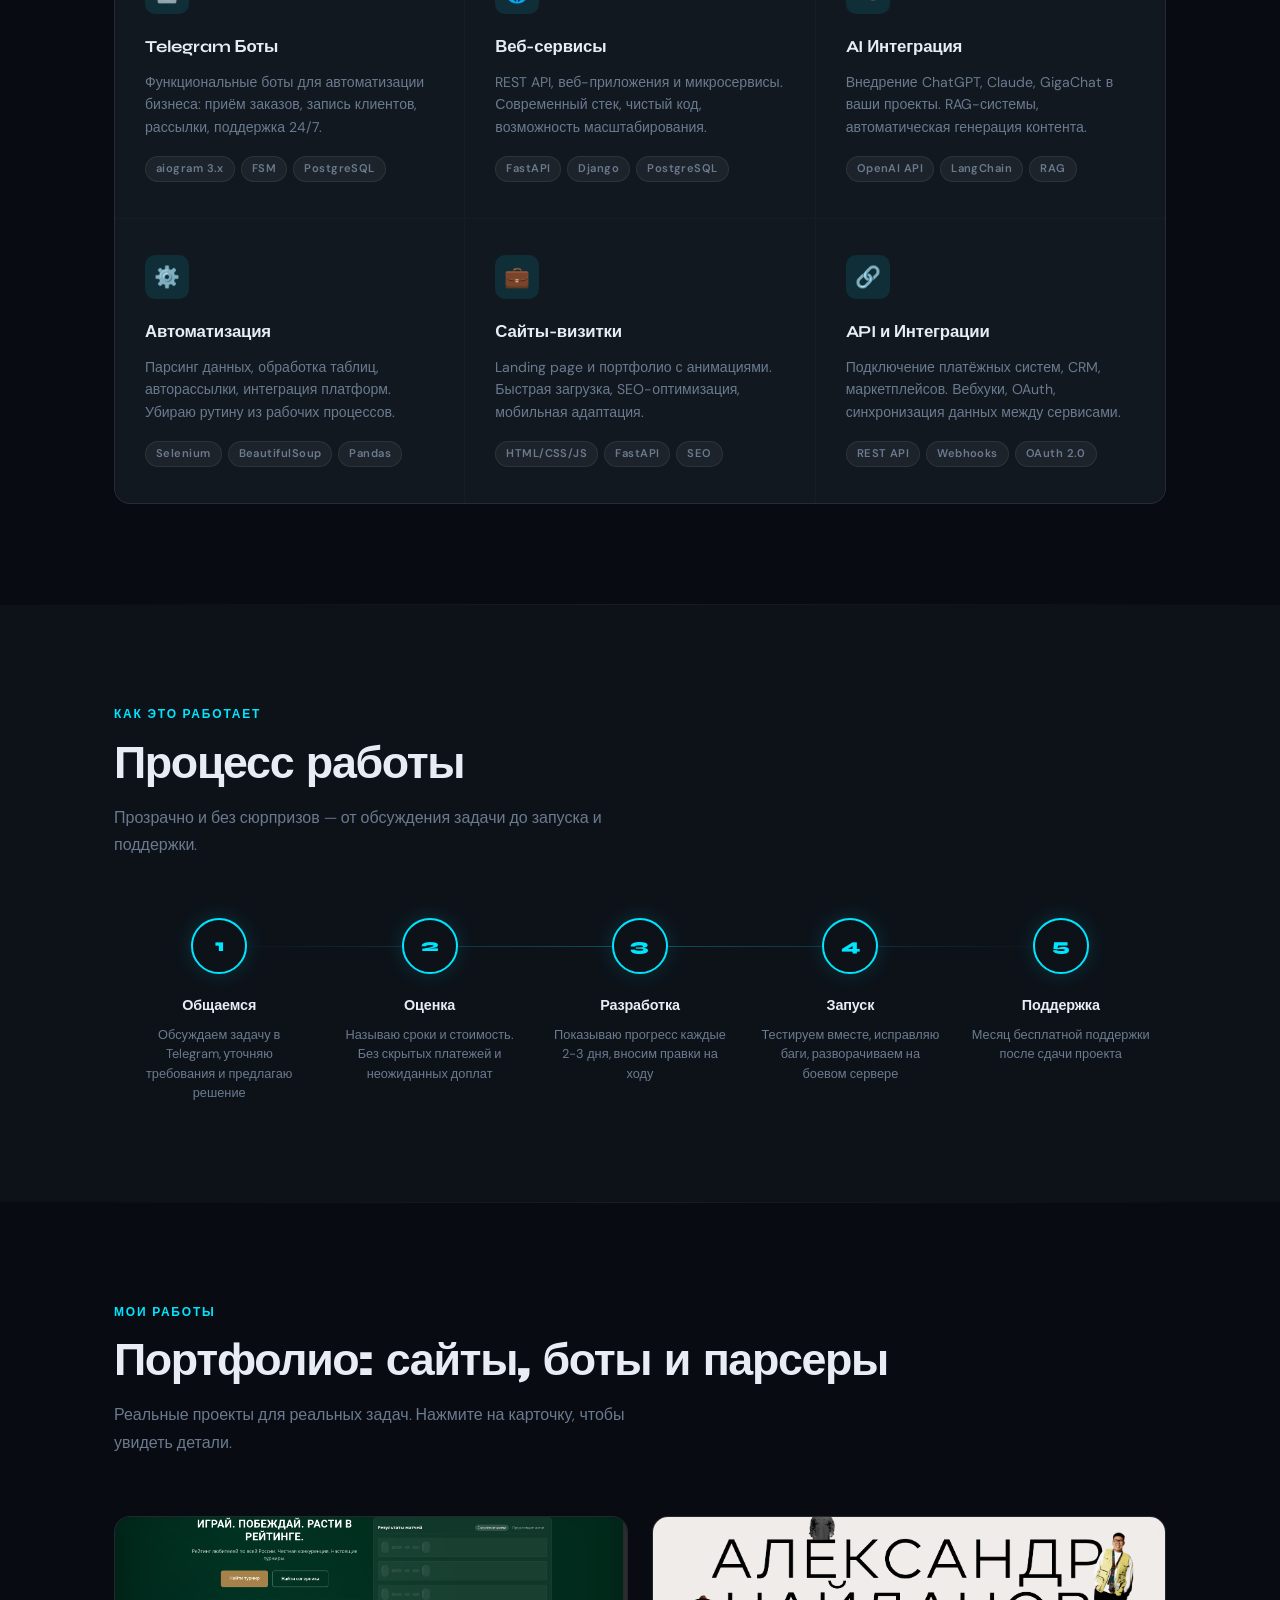
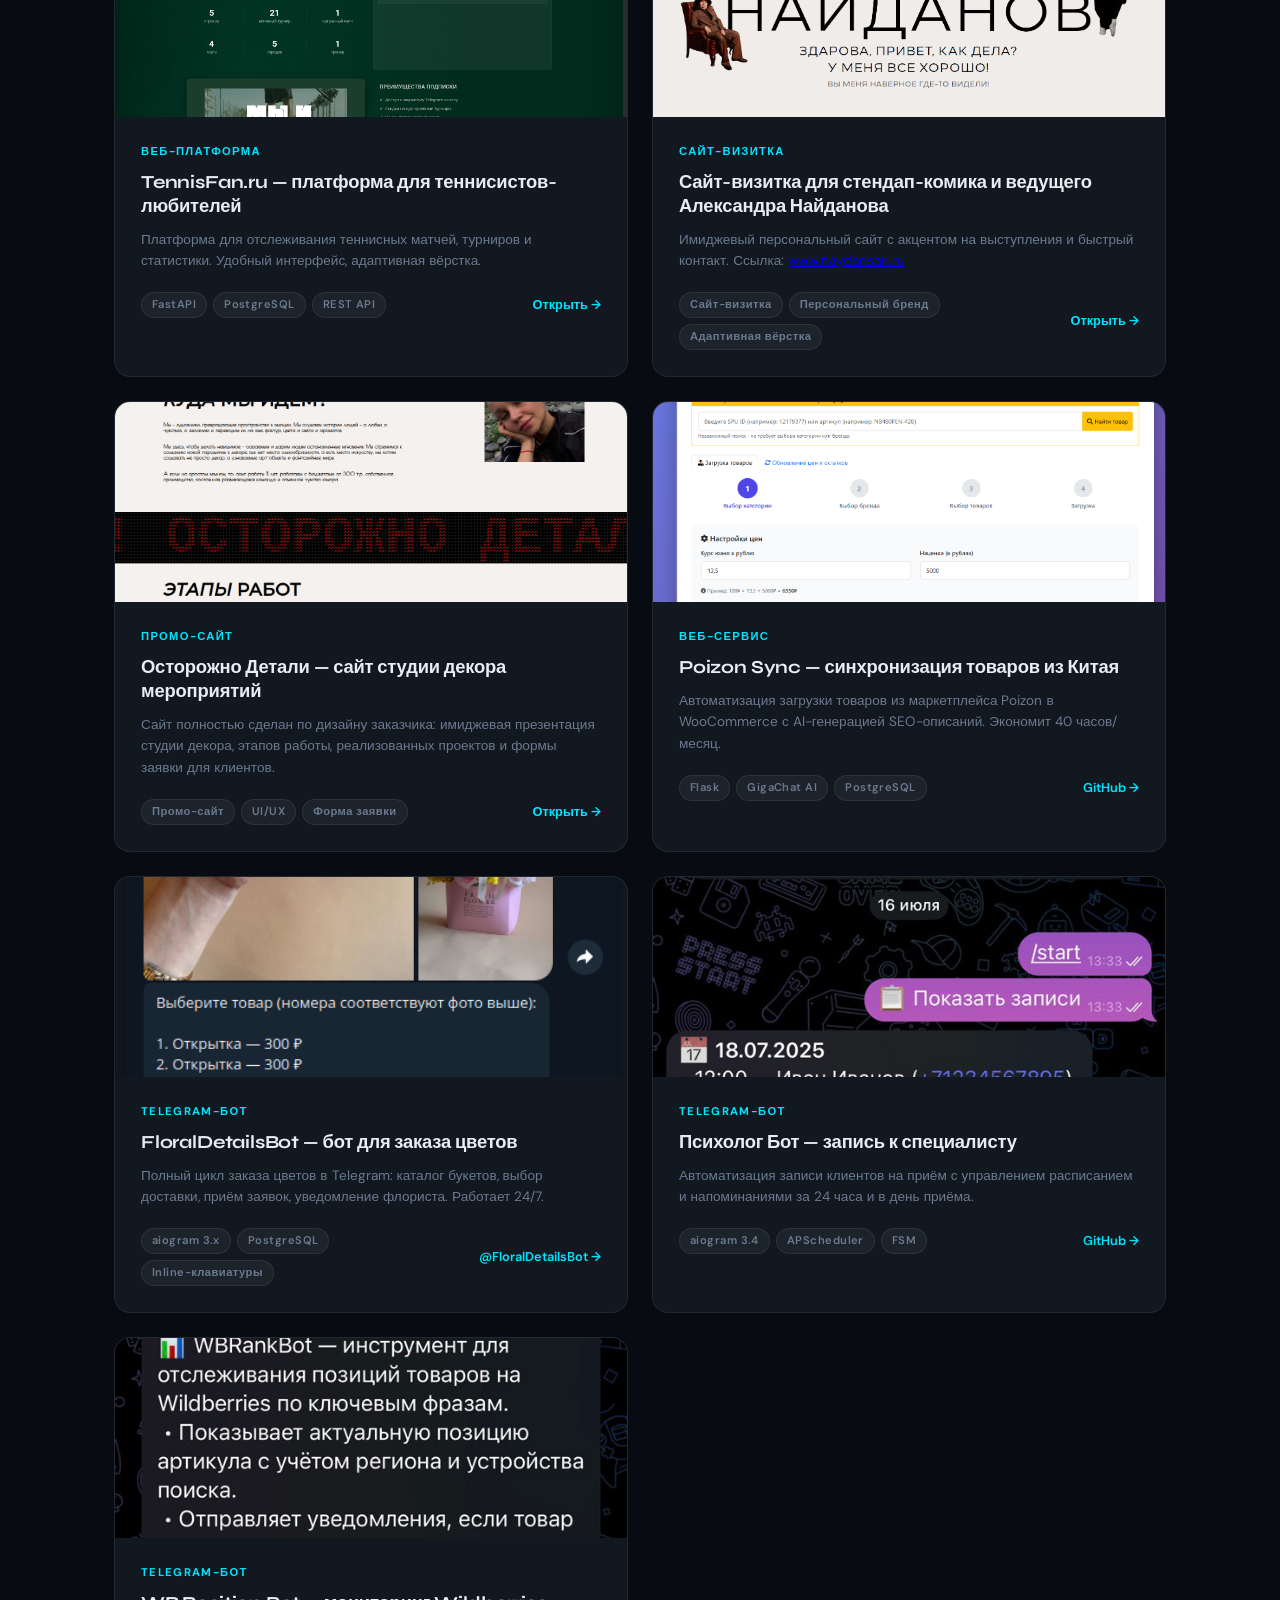
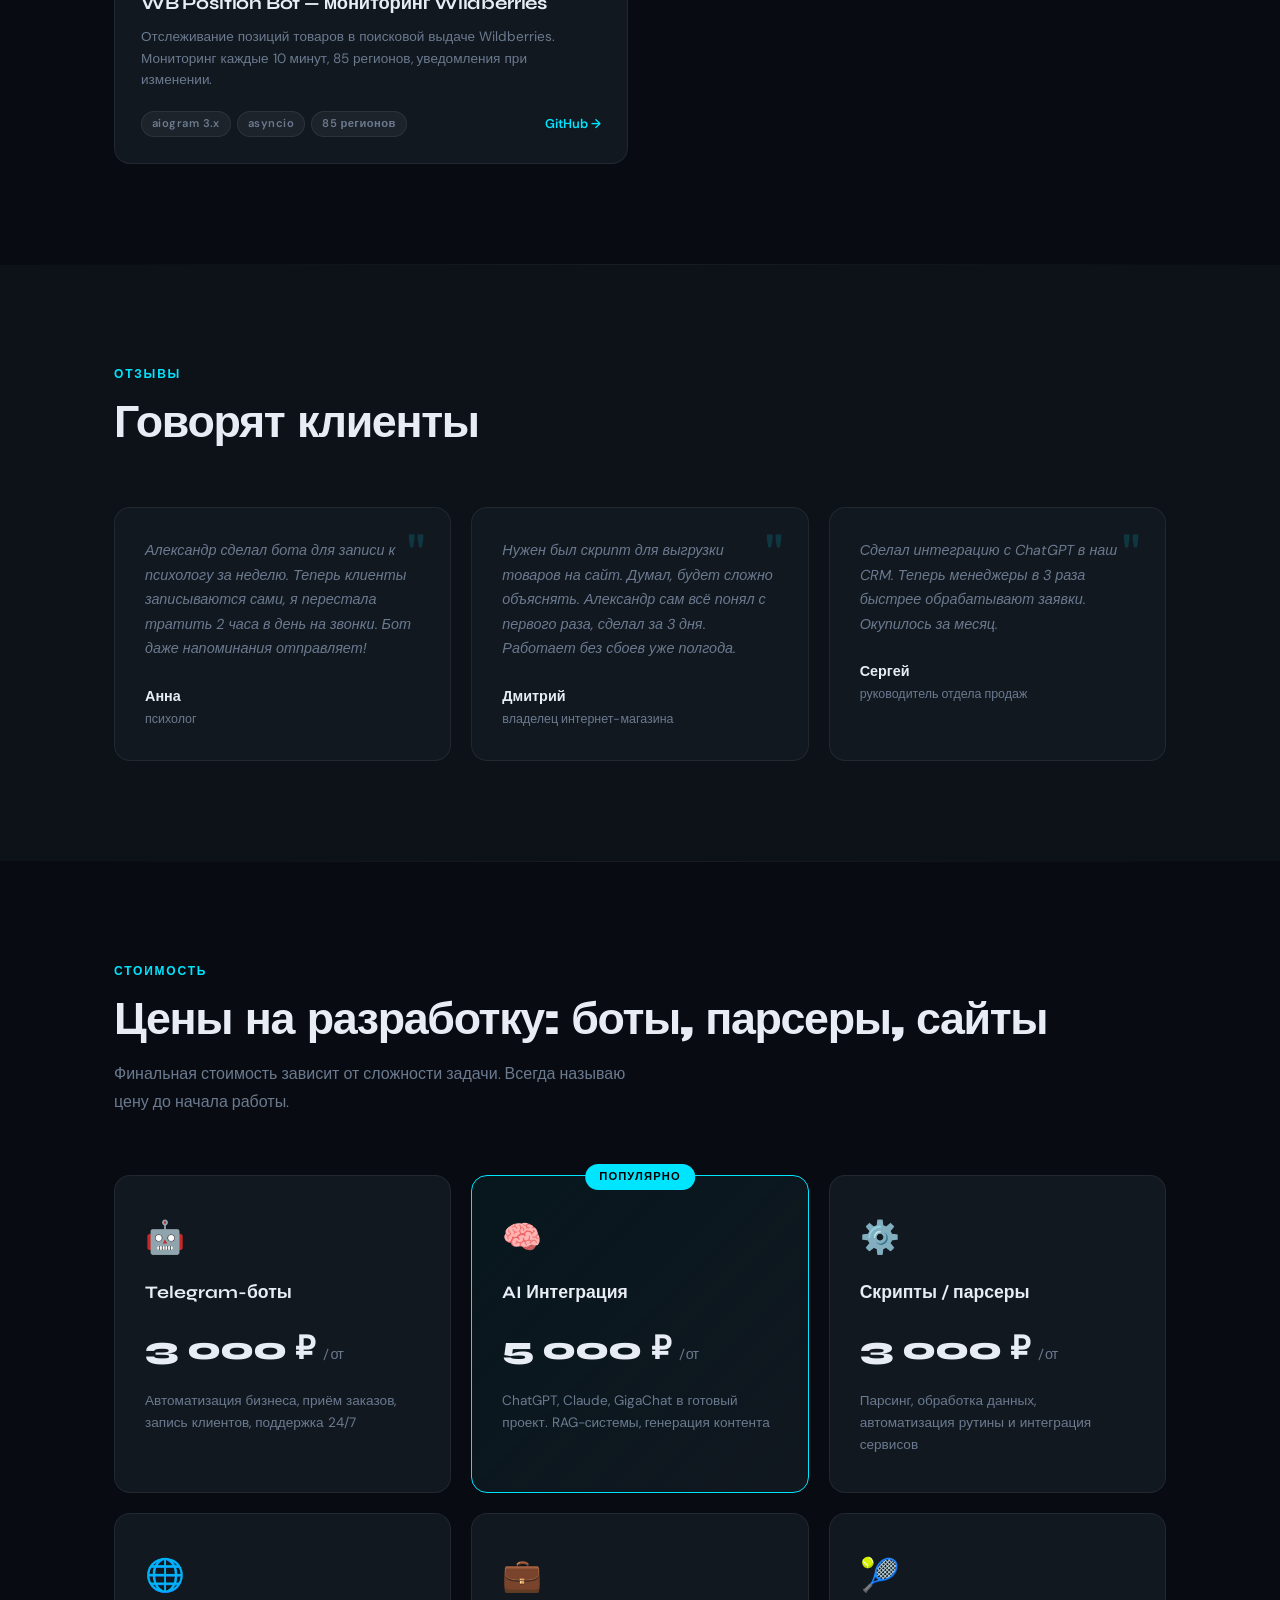
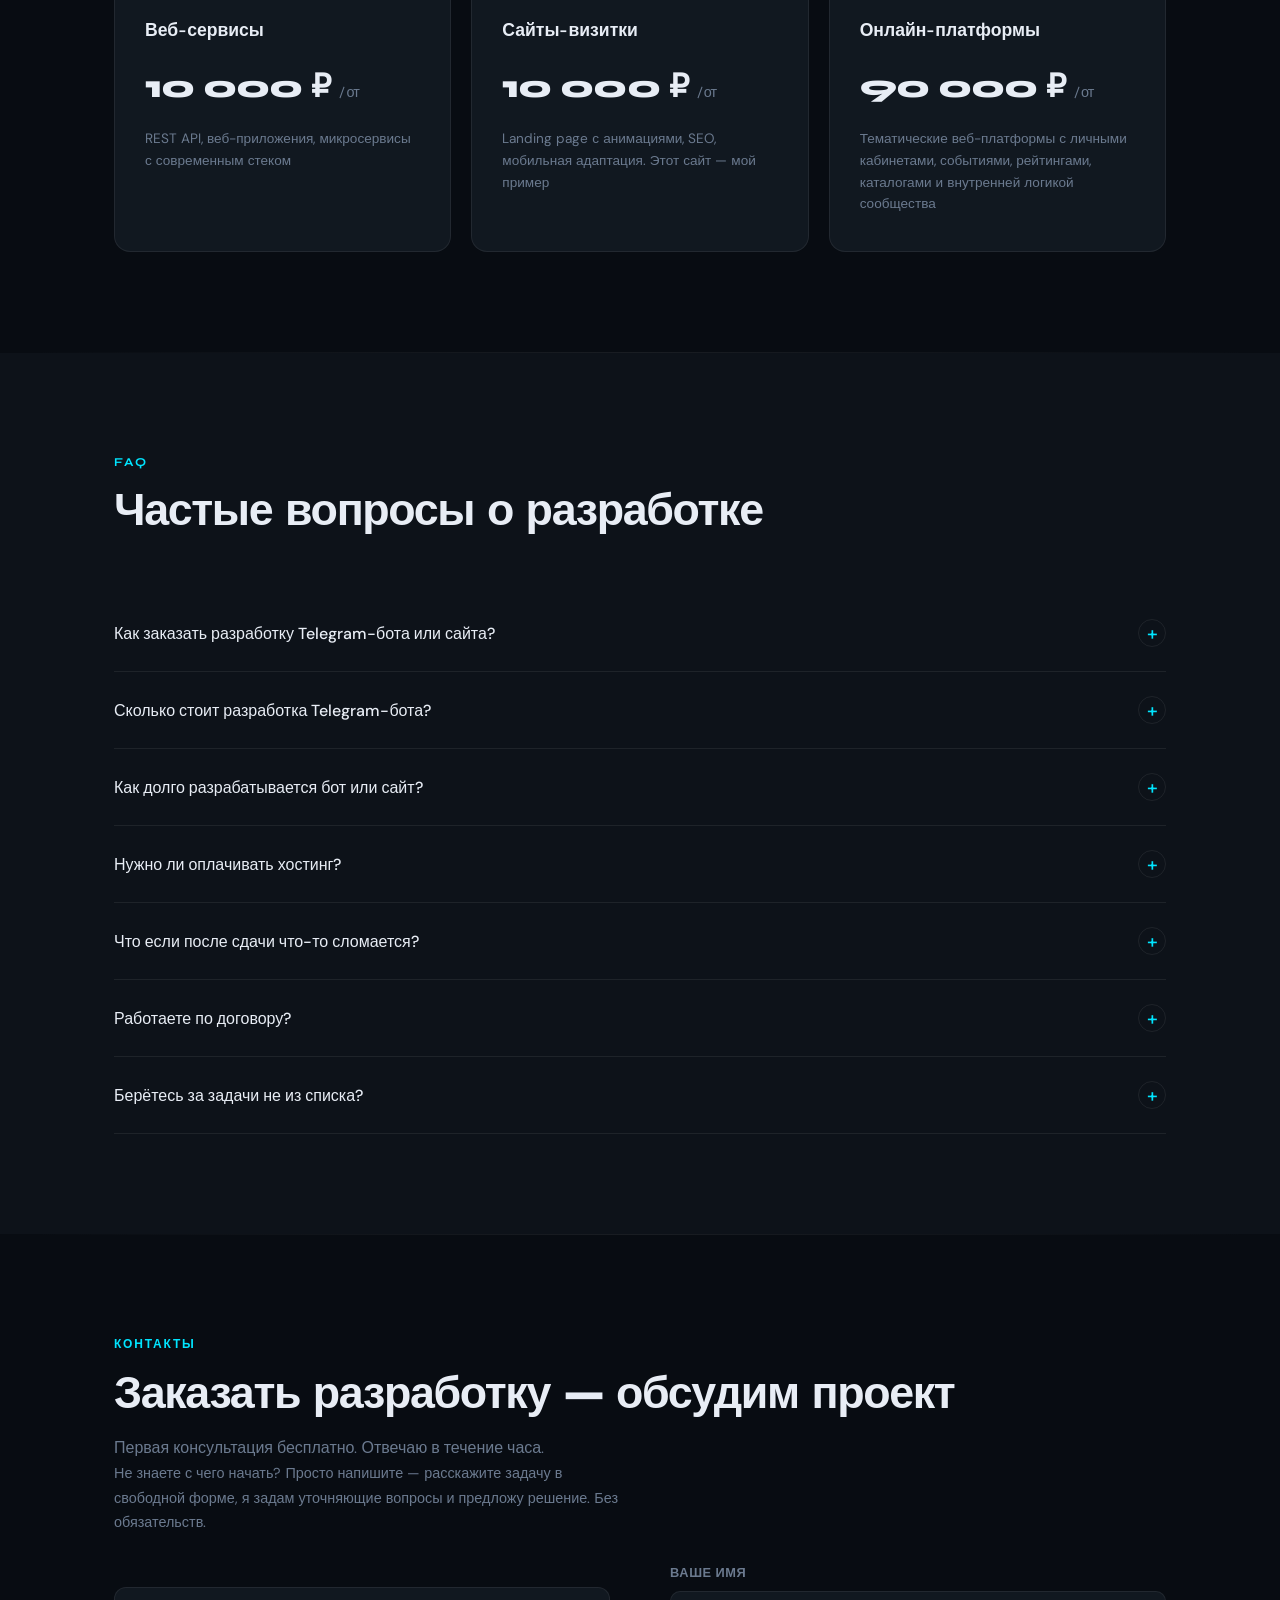
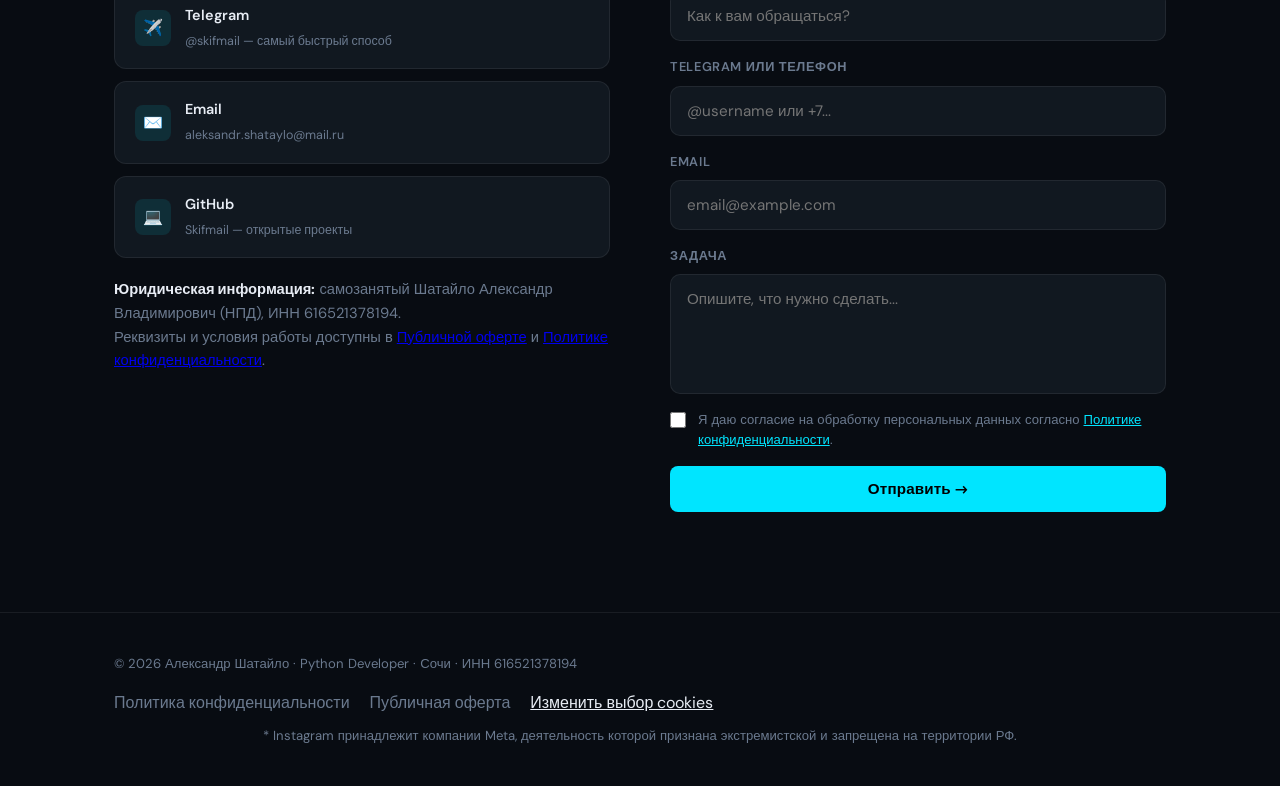
==== commit a8512c43: "ADD QR contact" ====
--- a/templates/index.html
+++ b/templates/index.html
@@ -57,7 +57,7 @@
       "sameAs": [ "https://t.me/skifmail", "https://github.com/Skifmail" ],
       "description": "Разработчик программного обеспечения. Специализируюсь на создании сайтов, Telegram-ботов, парсеров, скриптов автоматизации, REST API и AI-интеграции для бизнеса.",
       "knowsAbout": [
-        "Разработка Telegram-ботов на Python",
+        "Разработка сайтов и лендингов",
         "Разработка парсеров и скриптов на Python",
         "FastAPI",
         "Django",
@@ -399,7 +399,7 @@
 <section id="services">
     <div class="container">
         <div class="section-label">Что я делаю</div>
-        <h2 class="section-title">Услуги разработки на Python</h2>
+        <h2 class="section-title">Услуги разработки</h2>
         <p class="section-desc">От простого бота до сложного сервиса с AI — берусь за задачи разной сложности и сдаю в срок.</p>
 
         <div class="services-grid">
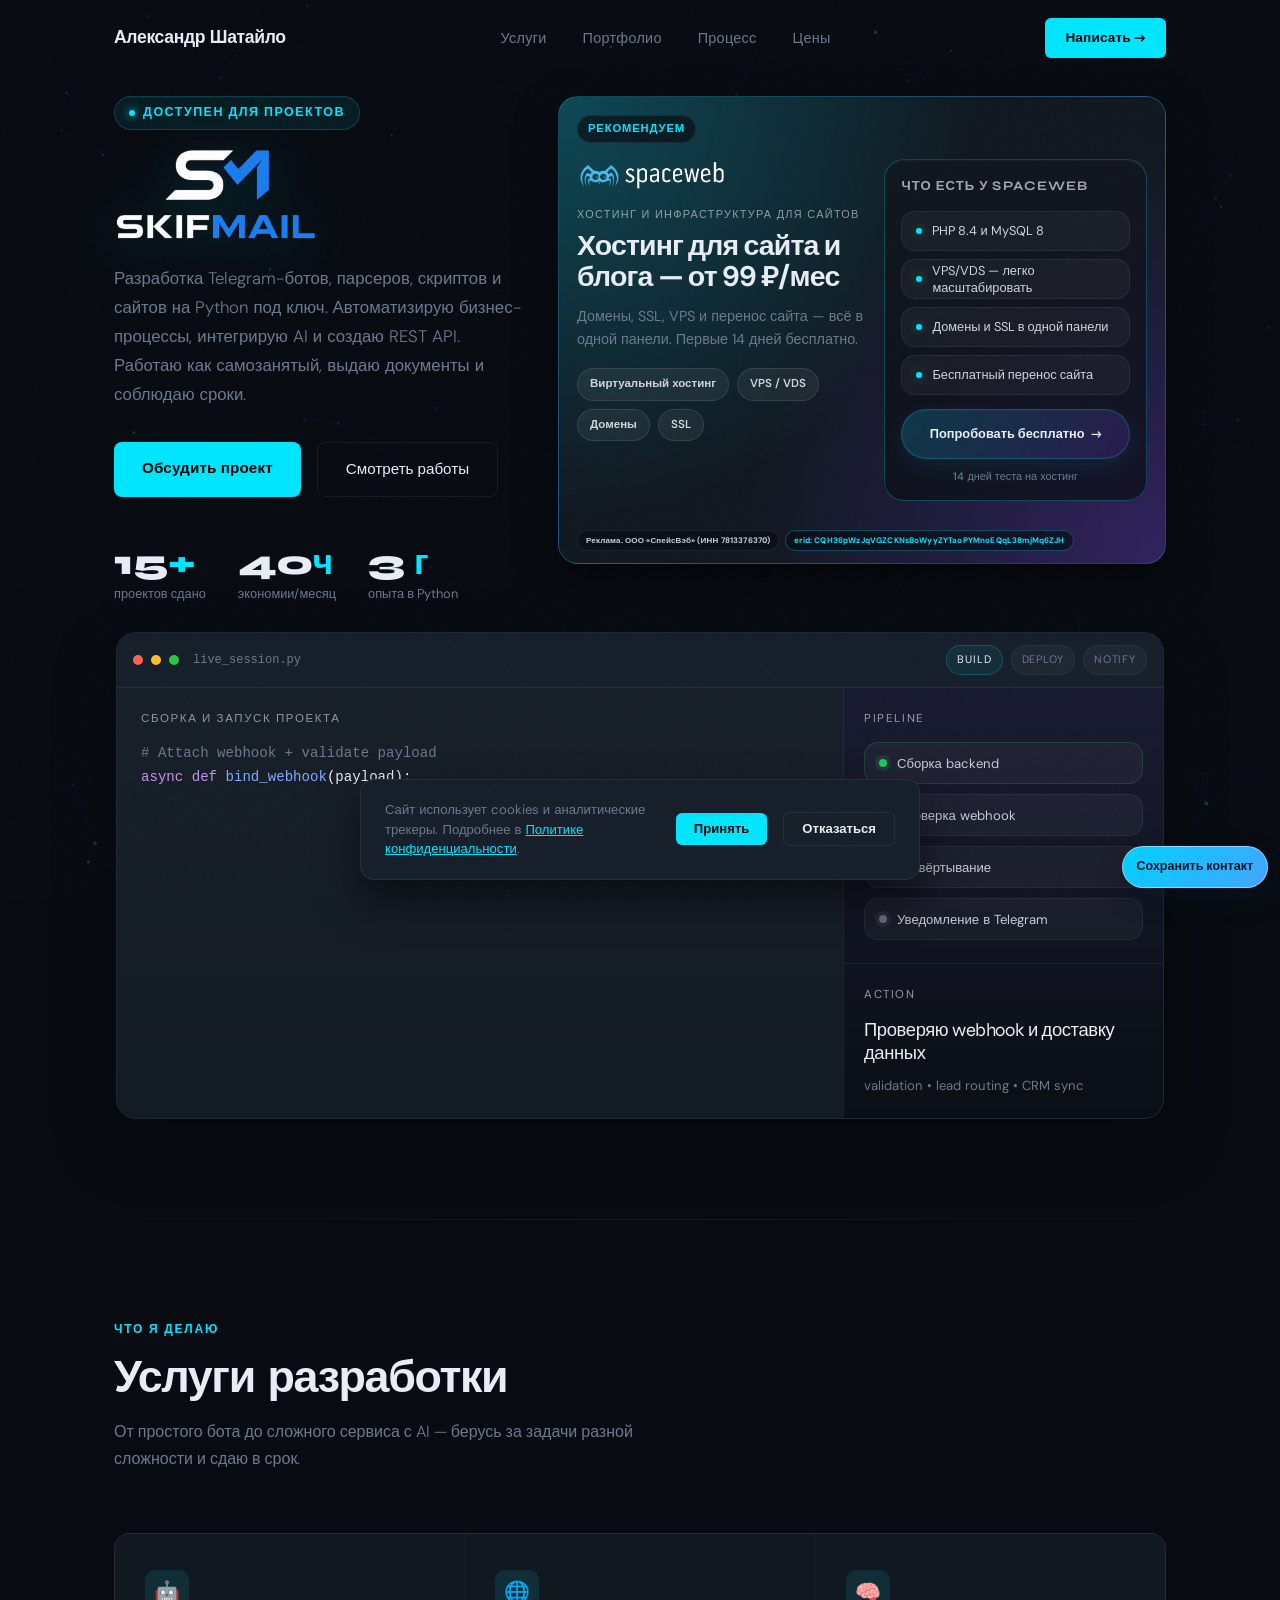
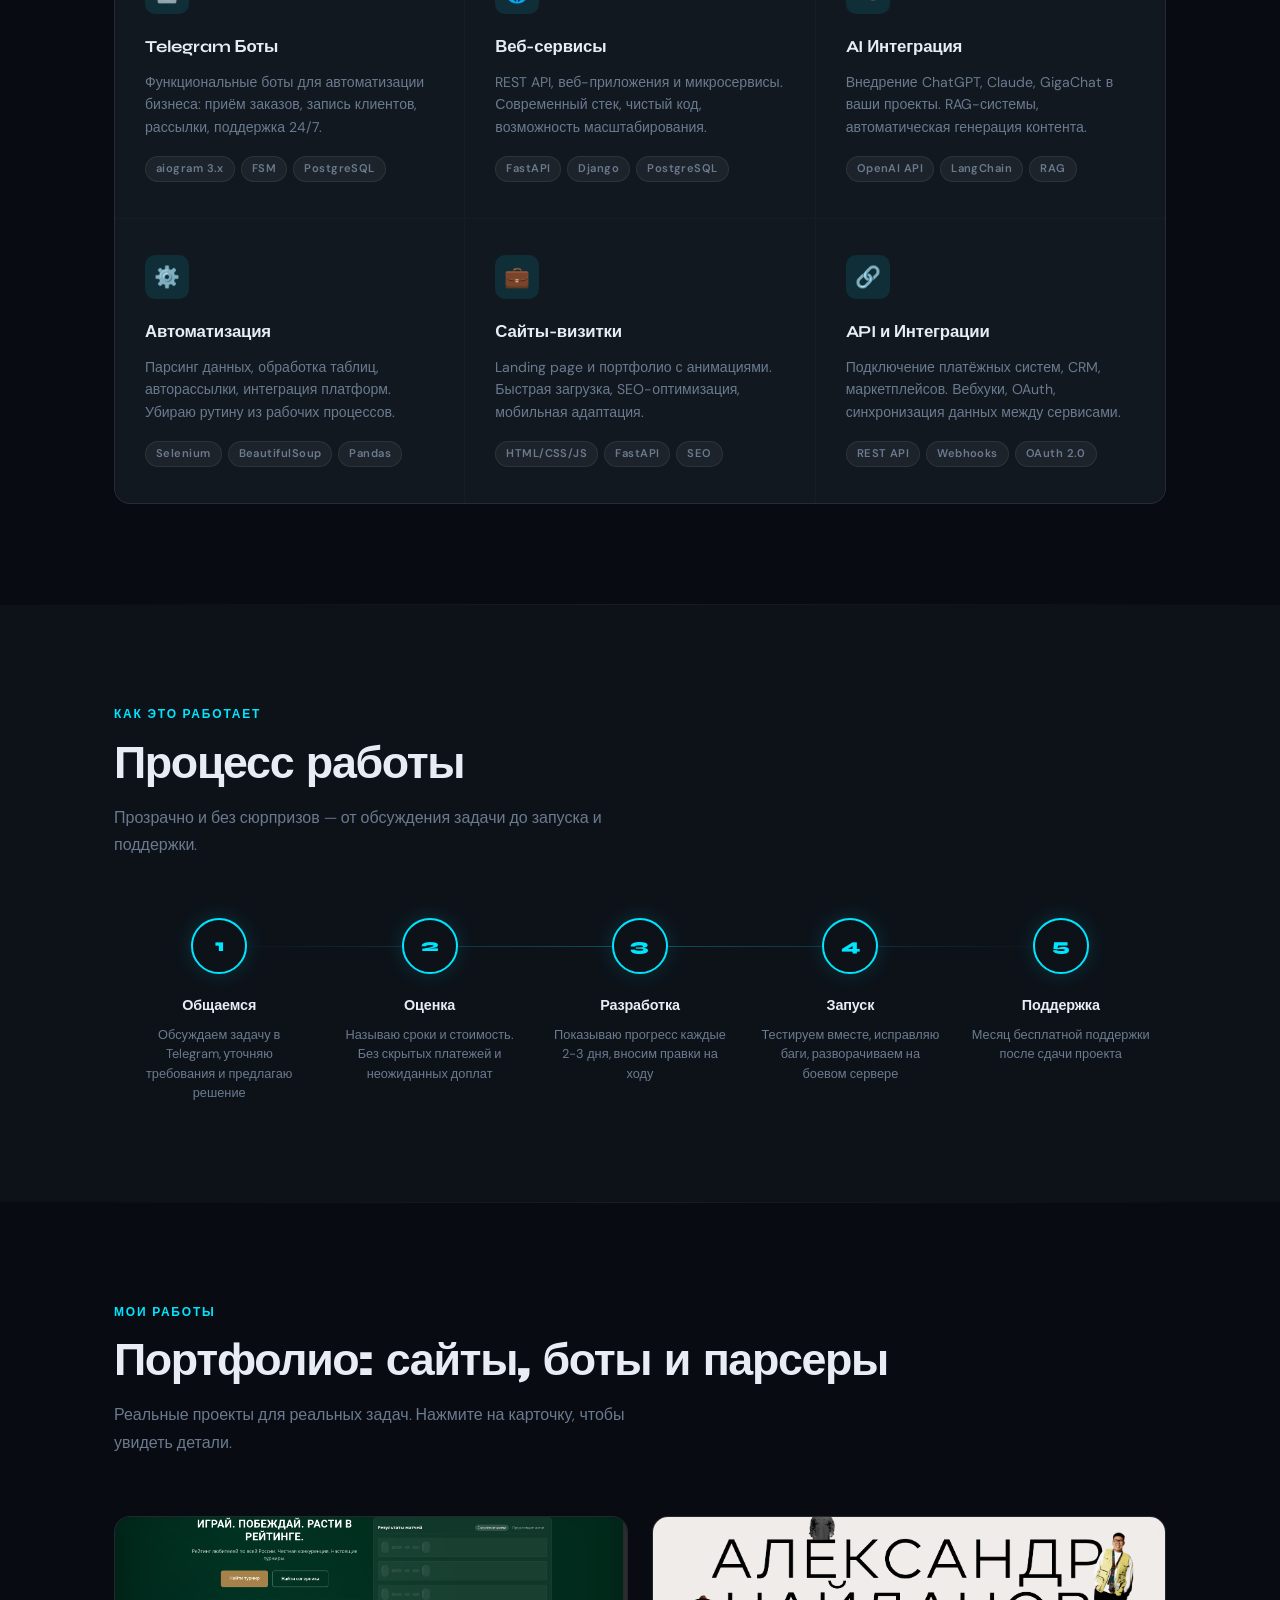
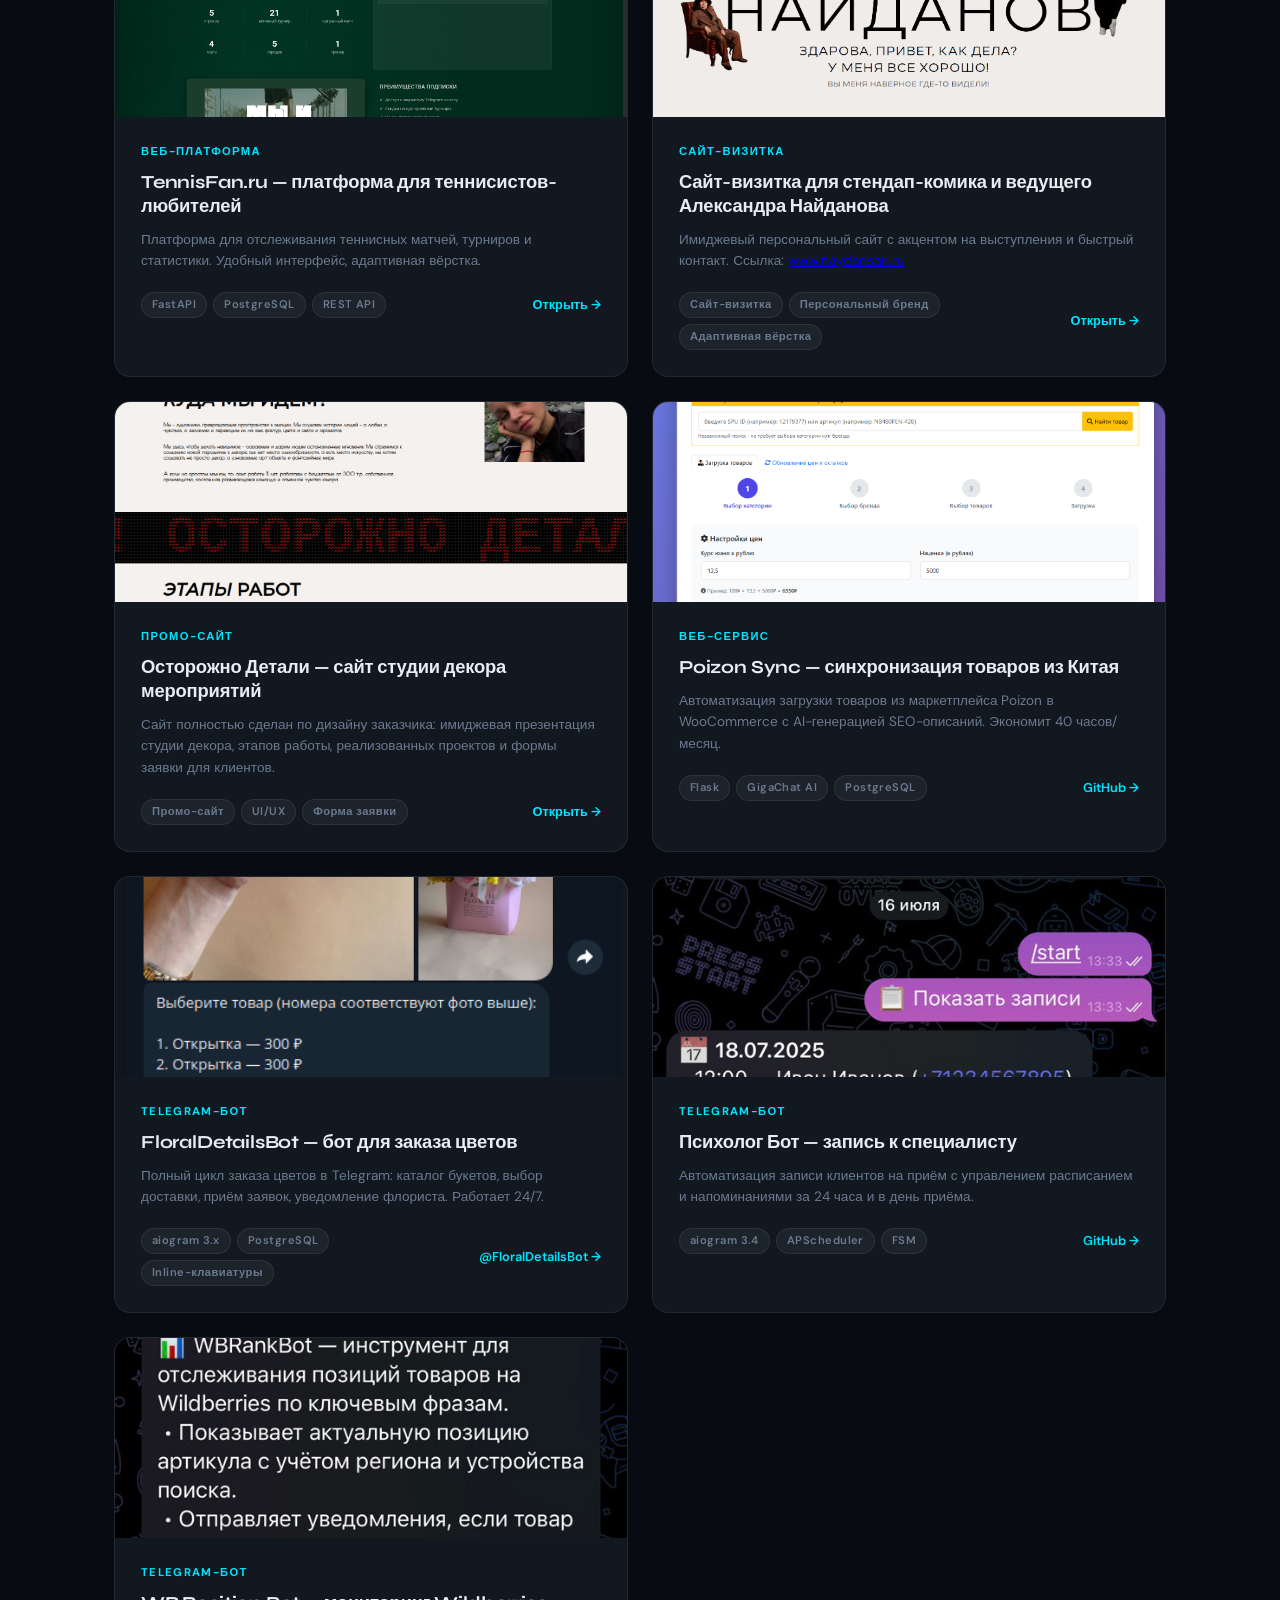
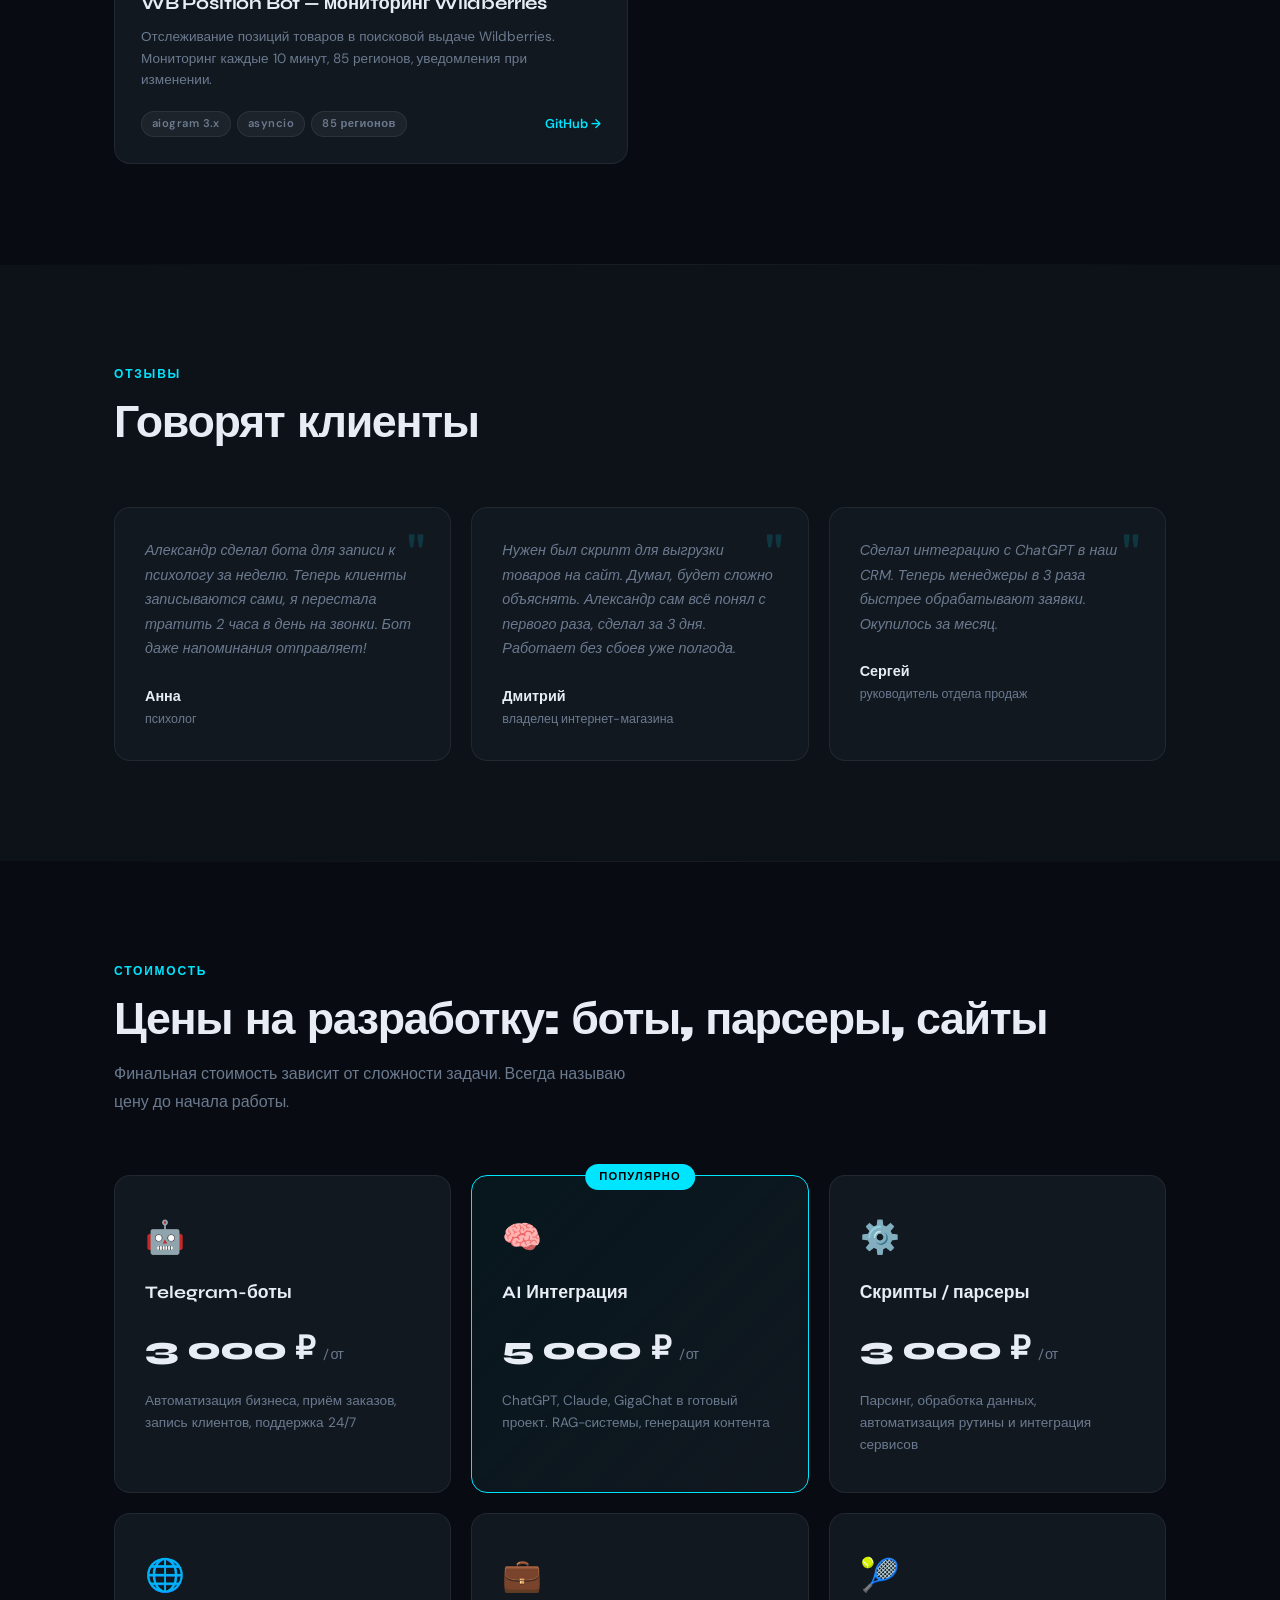
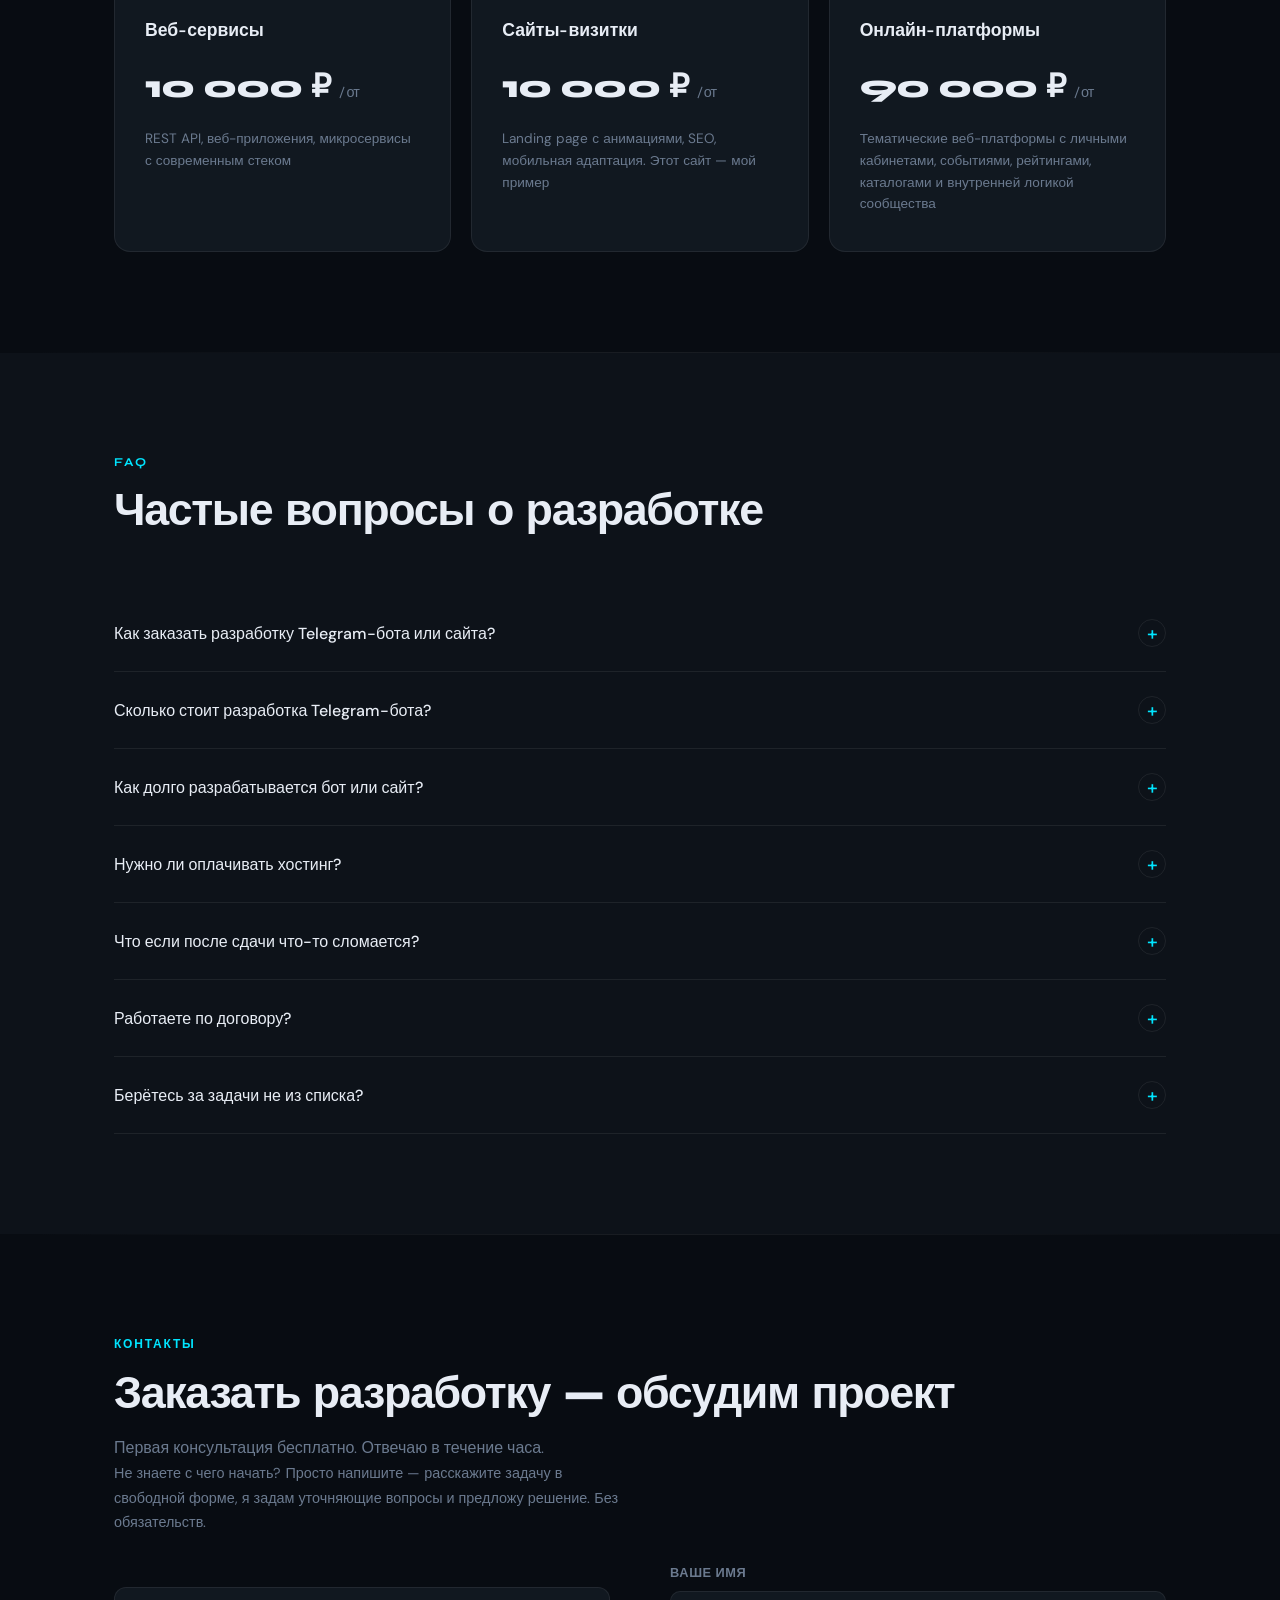
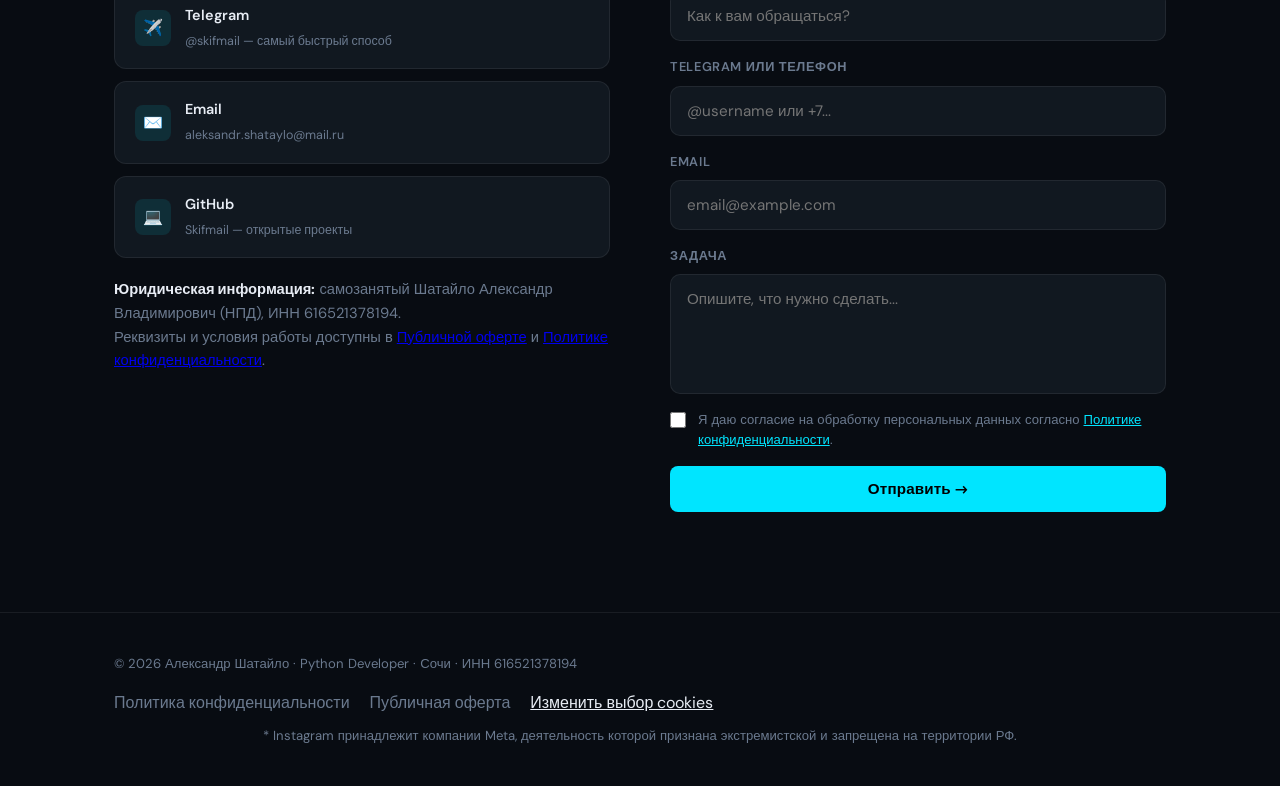
==== commit b9cffb5e: "ADD QR contact" ====
--- a/templates/index.html
+++ b/templates/index.html
@@ -23,7 +23,7 @@
     <meta property="og:site_name" content="SKIFMAIL">
     <meta property="og:url" content="https://aleks-shataylo.ru/">
     <meta property="og:title" content="Разработка сайтов, Telegram-ботов и парсеров на Python — SKIFMAIL">
-    <meta property="og:description" content="Разработка Telegram-ботов, парсеров, скриптов и сайтов на Python. FastAPI, aiogram 3, AI-интеграция, автоматизация бизнес-процессов.">
+    <meta property="og:description" content="Разработка сайтов, лендингов, Telegram-ботов, парсеров, скриптов и сайтов на Python. FastAPI, aiogram 3, AI-интеграция, автоматизация бизнес-процессов.">
     <meta property="og:image" content="https://aleks-shataylo.ru/static/images/skifmail_logo.png">
     <meta property="og:image:width" content="360">
     <meta property="og:image:height" content="120">
